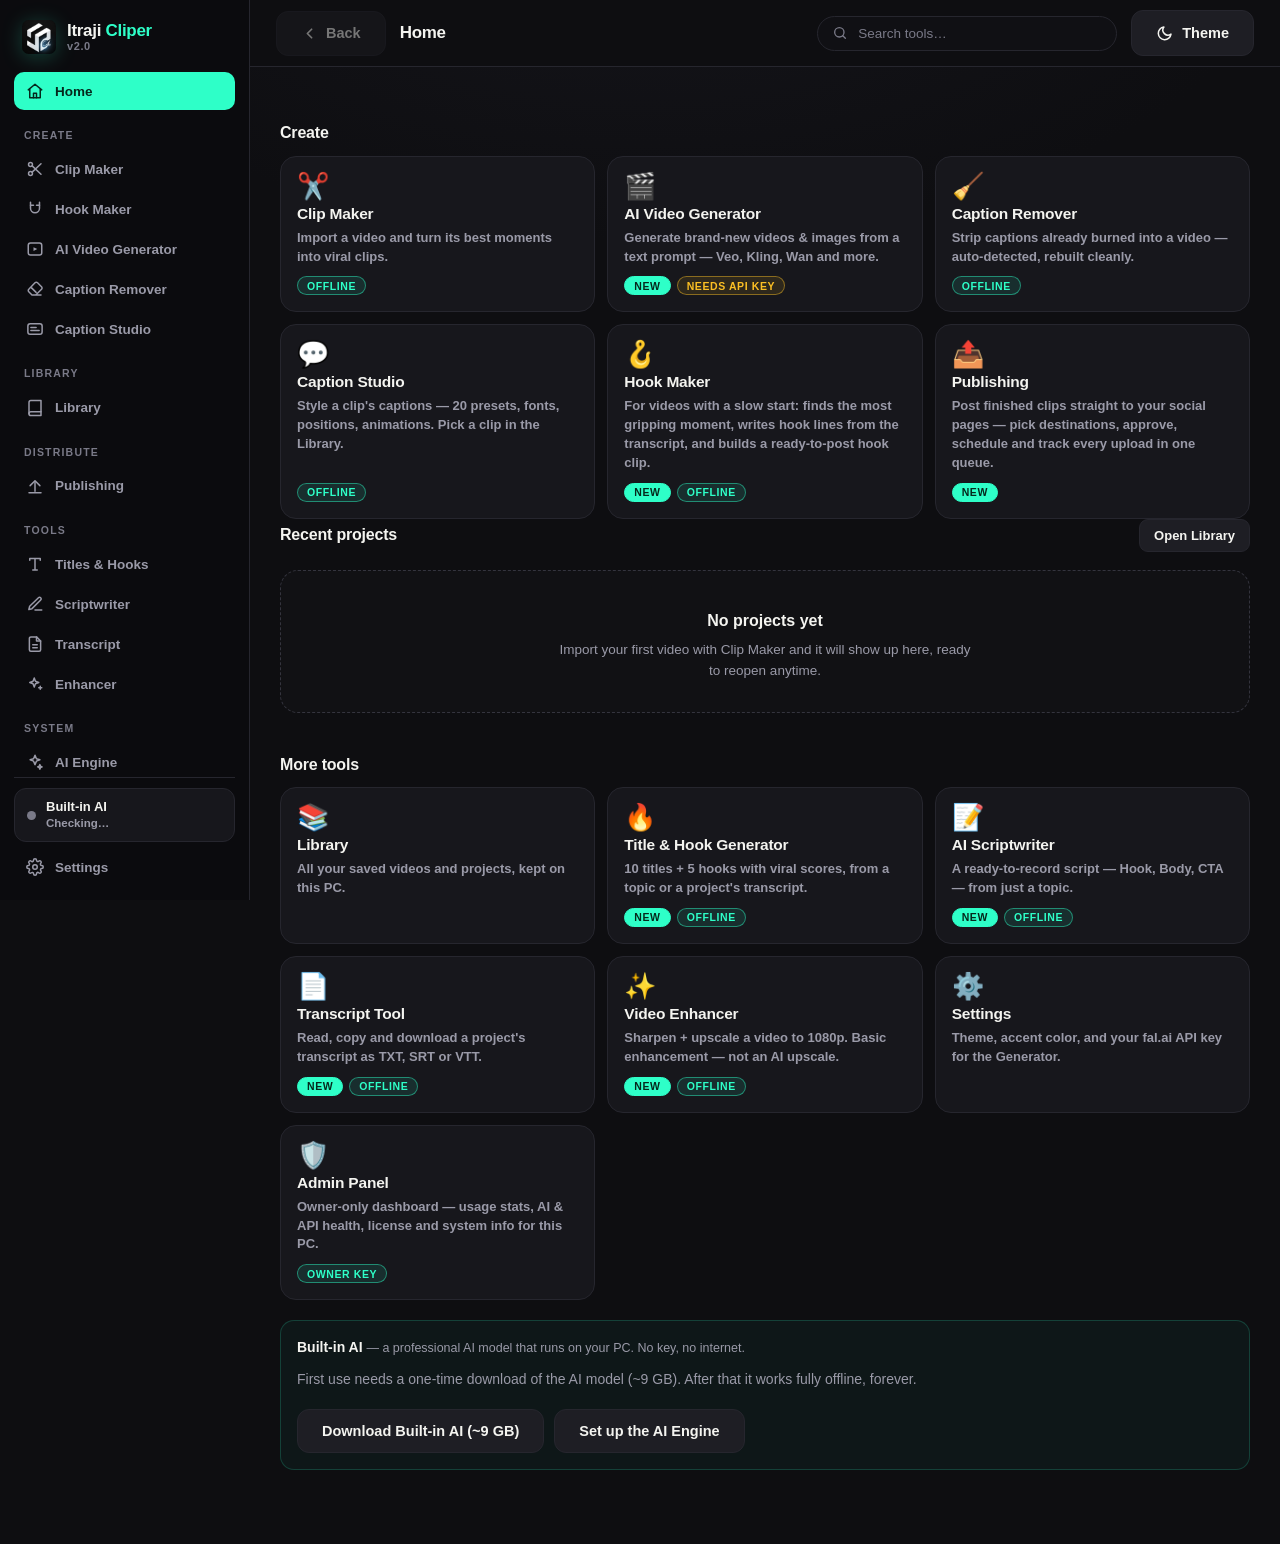
==== ui/index.html @ f1935d46 "Speed pass: NVENC GPU encode (auto-detect + CPU fallback), render thread caps + below-normal priorit" ====
<!DOCTYPE html>
<html lang="en">
<head>
<meta charset="UTF-8">
<meta name="viewport" content="width=device-width, initial-scale=1.0">
<title>Itraji Cliper</title>
<link rel="icon" type="image/png" sizes="192x192" href="icon-192.png">
<link rel="icon" type="image/png" sizes="512x512" href="icon-512.png">
<link rel="shortcut icon" type="image/png" href="icon-192.png">
<link rel="stylesheet" href="style.css">
<style>
  /* Caption Studio preview fonts (bundled OFL fonts, served by the app) */
  @font-face { font-family: "Anton"; src: url("fonts/Anton-Regular.ttf"); }
  @font-face { font-family: "Bebas Neue"; src: url("fonts/BebasNeue-Regular.ttf"); }
  @font-face { font-family: "Montserrat"; src: url("fonts/Montserrat-ExtraBold.ttf"); }
  @font-face { font-family: "Poppins"; src: url("fonts/Poppins-Bold.ttf"); }
  @font-face { font-family: "Archivo Black"; src: url("fonts/ArchivoBlack-Regular.ttf"); }
</style>
</head>
<body data-view="hub">

<!-- Splash -->
<div id="splash">
  <div class="splash-inner">
    <div class="splash-logo-wrap home-link" title="Home" role="button" tabindex="0" aria-label="Home — back to the start screen">
      <span class="splash-ring"></span>
      <img class="splash-logo" src="icon-512.png" width="76" height="76" alt="" style="border-radius:20%">
    </div>
    <div class="splash-name">Itraji <span>Cliper</span></div>
    <div class="splash-tag">Turn long videos into viral clips</div>
    <div class="splash-bar"><div class="splash-fill"></div></div>
  </div>
</div>

<div class="app-shell">
<aside id="sidebar">
  <div class="brand home-link" id="brandHome" title="Home" role="button" tabindex="0" aria-label="Home — back to the start screen">
    <img class="brand-logo" src="icon-192.png" width="34" height="34" alt="" style="border-radius:20%">
    <div class="brand-text">
      <div class="brand-name">Itraji <span class="brand-pc">Cliper</span></div>
      <div class="brand-ver">v2.0</div>
    </div>
  </div>
  <nav class="side-nav" aria-label="Main">
    <button id="studioBtn" class="side-item on" data-nav="hub" title="Home — Studio dashboard"><svg viewBox="0 0 24 24" width="18" height="18" fill="none" stroke="currentColor" stroke-width="2" stroke-linecap="round" stroke-linejoin="round" aria-hidden="true"><path d="M3 10.5L12 3l9 7.5"/><path d="M5 9.5V21h14V9.5"/><path d="M10 21v-6h4v6"/></svg><span>Home</span></button>
    <div class="side-label">Create</div>
    <button id="navClipBtn" class="side-item" data-nav="wizard" title="Clip Maker — import a video and make viral clips"><svg viewBox="0 0 24 24" width="18" height="18" fill="none" stroke="currentColor" stroke-width="2" stroke-linecap="round" stroke-linejoin="round" aria-hidden="true"><circle cx="6" cy="6" r="2.6"/><circle cx="6" cy="18" r="2.6"/><path d="M8.2 7.8L20 19M8.2 16.2L20 5"/></svg><span>Clip Maker</span></button>
    <button id="navHookBtn" class="side-item" data-nav="hookmaker" title="Hook Maker — build a gripping opening"><svg viewBox="0 0 24 24" width="18" height="18" fill="none" stroke="currentColor" stroke-width="2" stroke-linecap="round" stroke-linejoin="round" aria-hidden="true"><path d="M6 3v8a6 6 0 0 0 12 0V3"/><path d="M6 7h4M14 7h4"/></svg><span>Hook Maker</span></button>
    <button id="navGenBtn" class="side-item" data-nav="generator" title="AI Video Generator"><svg viewBox="0 0 24 24" width="18" height="18" fill="none" stroke="currentColor" stroke-width="2" stroke-linecap="round" stroke-linejoin="round" aria-hidden="true"><rect x="3" y="4" width="18" height="16" rx="3"/><path d="M10 9.5l5 2.5-5 2.5z" fill="currentColor" stroke="none"/></svg><span>AI Video Generator</span></button>
    <button id="removerBtn" class="side-item" data-nav="remover" title="Caption Remover — strip captions already burned into a video"><svg viewBox="0 0 24 24" width="18" height="18" fill="none" stroke="currentColor" stroke-width="2" stroke-linecap="round" stroke-linejoin="round" aria-hidden="true"><path d="M20 20H8L3.7 15.7a2.4 2.4 0 0 1 0-3.4L12 3.6a2.4 2.4 0 0 1 3.4 0l5.3 5.3a2.4 2.4 0 0 1 0 3.4L13 20"/><path d="M7.5 10.5l6 6"/></svg><span>Caption Remover</span></button>
    <button id="navStudioBtn" class="side-item" data-nav="captionstudio" title="Caption Studio — style a clip's captions"><svg viewBox="0 0 24 24" width="18" height="18" fill="none" stroke="currentColor" stroke-width="2" stroke-linecap="round" stroke-linejoin="round" aria-hidden="true"><rect x="2.5" y="5" width="19" height="14" rx="3"/><path d="M6.5 10h7M6.5 14h11"/></svg><span>Caption Studio</span></button>
    <div class="side-label">Library</div>
    <button id="libraryBtn" class="side-item" data-nav="library" title="Library — your saved videos"><svg viewBox="0 0 24 24" width="18" height="18" fill="none" stroke="currentColor" stroke-width="2" stroke-linecap="round" stroke-linejoin="round" aria-hidden="true"><path d="M4 19.5A2.5 2.5 0 0 1 6.5 17H20"/><path d="M6.5 2H20v20H6.5A2.5 2.5 0 0 1 4 19.5v-15A2.5 2.5 0 0 1 6.5 2z"/></svg><span>Library</span></button>
    <div class="side-label">Distribute</div>
    <button id="navPubBtn" class="side-item" data-nav="publishing" title="Publishing — post clips to Facebook, Instagram, YouTube and TikTok"><svg viewBox="0 0 24 24" width="18" height="18" fill="none" stroke="currentColor" stroke-width="2" stroke-linecap="round" stroke-linejoin="round" aria-hidden="true"><path d="M12 19V6"/><path d="M5.5 11.5L12 5l6.5 6.5"/><path d="M4 21h16"/></svg><span>Publishing</span></button>
    <div class="side-label">Tools</div>
    <button id="navTitlesBtn" class="side-item" data-nav="titles" title="Title &amp; Hook Generator"><svg viewBox="0 0 24 24" width="18" height="18" fill="none" stroke="currentColor" stroke-width="2" stroke-linecap="round" stroke-linejoin="round" aria-hidden="true"><path d="M5 7V4.5h14V7M12 4.5V20M9 20h6"/></svg><span>Titles &amp; Hooks</span></button>
    <button id="navScriptBtn" class="side-item" data-nav="script" title="AI Scriptwriter"><svg viewBox="0 0 24 24" width="18" height="18" fill="none" stroke="currentColor" stroke-width="2" stroke-linecap="round" stroke-linejoin="round" aria-hidden="true"><path d="M12 20h9"/><path d="M16.6 3.6a2.1 2.1 0 0 1 3 3L8 18.2l-4.2 1.1L4.9 15z"/></svg><span>Scriptwriter</span></button>
    <button id="navTranscriptBtn" class="side-item" data-nav="transcript" title="Transcript Tool"><svg viewBox="0 0 24 24" width="18" height="18" fill="none" stroke="currentColor" stroke-width="2" stroke-linecap="round" stroke-linejoin="round" aria-hidden="true"><path d="M14 2.5H6.5a2 2 0 0 0-2 2v15a2 2 0 0 0 2 2h11a2 2 0 0 0 2-2V8z"/><path d="M14 2.5V8h5.5M9 13h6M9 17h6"/></svg><span>Transcript</span></button>
    <button id="navEnhBtn" class="side-item" data-nav="enhancer" title="Video Enhancer"><svg viewBox="0 0 24 24" width="18" height="18" fill="none" stroke="currentColor" stroke-width="2" stroke-linecap="round" stroke-linejoin="round" aria-hidden="true"><path d="M11 4l1.6 4.4L17 10l-4.4 1.6L11 16l-1.6-4.4L5 10l4.4-1.6z"/><path d="M19 15v4M17 17h4"/></svg><span>Enhancer</span></button>
    <div class="side-label">System</div>
    <button id="navAiBtn" class="side-item" data-nav="aimanager" title="AI Engine — install, verify, repair and update the Built-in AI"><svg viewBox="0 0 24 24" width="18" height="18" fill="none" stroke="currentColor" stroke-width="2" stroke-linecap="round" stroke-linejoin="round" aria-hidden="true"><path d="M12 3l1.9 4.6L18.5 9l-4.6 1.9L12 15.5l-1.9-4.6L5.5 9l4.6-1.4z"/><path d="M18.5 15.5l.9 2.1 2.1.9-2.1.9-.9 2.1-.9-2.1-2.1-.9 2.1-.9z"/></svg><span>AI Engine</span></button>
    <button id="navAdminBtn" class="side-item hidden" data-nav="admin" title="Admin Panel — owner only"><svg viewBox="0 0 24 24" width="18" height="18" fill="none" stroke="currentColor" stroke-width="2" stroke-linecap="round" stroke-linejoin="round" aria-hidden="true"><path d="M12 3l7 3v5c0 4.6-3 7.9-7 9-4-1.1-7-4.4-7-9V6z"/><path d="M9.5 12l2 2 3.5-4"/></svg><span>Admin Panel</span></button>
  </nav>
  <div class="side-foot">
    <button id="sideAiCard" class="side-ai" type="button" title="Built-in AI status — click to open the AI Installation Manager">
      <span class="side-ai-dot" id="sideAiDot"></span>
      <span class="side-ai-text"><span class="side-ai-title">Built-in AI</span><span class="side-ai-status" id="sideAiText">Checking…</span></span>
    </button>
    <div id="clipsLeftChip" class="side-clips hidden" title="Clips remaining on this license key">
      <span class="side-clips-label">Clips left</span><span class="side-clips-num" id="clipsLeftNum">–</span>
    </div>
    <button id="settingsBtn" class="side-item" data-nav="settings" title="Settings"><svg viewBox="0 0 24 24" width="18" height="18" fill="none" stroke="currentColor" stroke-width="2" stroke-linecap="round" stroke-linejoin="round" aria-hidden="true"><circle cx="12" cy="12" r="3"/><path d="M19.4 15a1.65 1.65 0 0 0 .33 1.82l.06.06a2 2 0 1 1-2.83 2.83l-.06-.06a1.65 1.65 0 0 0-1.82-.33 1.65 1.65 0 0 0-1 1.51V21a2 2 0 1 1-4 0v-.09A1.65 1.65 0 0 0 9 19.4a1.65 1.65 0 0 0-1.82.33l-.06.06a2 2 0 1 1-2.83-2.83l.06-.06a1.65 1.65 0 0 0 .33-1.82 1.65 1.65 0 0 0-1.51-1H3a2 2 0 1 1 0-4h.09A1.65 1.65 0 0 0 4.6 9a1.65 1.65 0 0 0-.33-1.82l-.06-.06a2 2 0 1 1 2.83-2.83l.06.06a1.65 1.65 0 0 0 1.82.33H9a1.65 1.65 0 0 0 1-1.51V3a2 2 0 1 1 4 0v.09a1.65 1.65 0 0 0 1 1.51 1.65 1.65 0 0 0 1.82-.33l.06-.06a2 2 0 1 1 2.83 2.83l-.06.06a1.65 1.65 0 0 0-.33 1.82V9a1.65 1.65 0 0 0 1.51 1H21a2 2 0 1 1 0 4h-.09a1.65 1.65 0 0 0-1.51 1z"/></svg><span>Settings</span></button>
  </div>
</aside>
<div class="content-col">
<header class="topbar">
  <button id="backBtn" class="ghost-btn icon-btn nav-back" title="Back to the previous screen" disabled>
    <svg viewBox="0 0 24 24" width="17" height="17" fill="none" stroke="currentColor" stroke-width="2.4" stroke-linecap="round" stroke-linejoin="round" aria-hidden="true"><path d="M15 18l-6-6 6-6"/></svg>
    <span>Back</span>
  </button>
  <h1 id="viewTitle" class="view-title">Home</h1>
  <div class="steps-indicator">
    <div class="step-dot" data-step="1" title="Step 1 — Import"><span class="dot-num">1</span><span class="dot-label">Import</span></div>
    <div class="step-line"></div>
    <div class="step-dot" data-step="2" title="Step 2 — Customize"><span class="dot-num">2</span><span class="dot-label">Customize</span></div>
    <div class="step-line"></div>
    <div class="step-dot" data-step="3" title="Step 3 — Clips"><span class="dot-num">3</span><span class="dot-label">Clips</span></div>
  </div>
  <div class="top-search">
    <svg viewBox="0 0 24 24" width="16" height="16" fill="none" stroke="currentColor" stroke-width="2" stroke-linecap="round" aria-hidden="true"><circle cx="11" cy="11" r="7"/><path d="M20 20l-3.8-3.8"/></svg>
    <input id="hubSearch" type="text" placeholder="Search tools…" spellcheck="false">
  </div>
  <button id="themeQuickBtn" class="ghost-btn icon-btn" title="Toggle dark / light theme">
    <svg viewBox="0 0 24 24" width="18" height="18" fill="none" stroke="currentColor" stroke-width="2" stroke-linecap="round" stroke-linejoin="round" aria-hidden="true"><path d="M20 13.5A8.5 8.5 0 1 1 10.5 4a6.8 6.8 0 0 0 9.5 9.5z"/></svg>
    <span>Theme</span>
  </button>
</header>

<main>
  <!-- ============ STUDIO HUB (home) ============ -->
  <section id="hubView" class="step-card hub-view">
    <div class="field-label home-label">Create</div>
    <div class="tool-grid" id="hubCreativeGrid">
      <button type="button" class="tool-card" data-tool="clipmaker" data-name="clip maker import video viral clips">
        <span class="tool-emoji">✂️</span>
        <span class="tool-name">Clip Maker</span>
        <span class="tool-desc">Import a video and turn its best moments into viral clips.</span>
        <span class="badge-row"><span class="badge badge-off">Offline</span></span>
      </button>
      <button type="button" class="tool-card" data-tool="generator" data-name="ai video generator generate create fal veo kling wan image">
        <span class="tool-emoji">🎬</span>
        <span class="tool-name">AI Video Generator</span>
        <span class="tool-desc">Generate brand-new videos &amp; images from a text prompt — Veo, Kling, Wan and more.</span>
        <span class="badge-row"><span class="badge badge-new">New</span><span class="badge badge-key">Needs API key</span></span>
      </button>
      <button type="button" class="tool-card" data-tool="remover" data-name="caption remover remove burned subtitles erase">
        <span class="tool-emoji">🧹</span>
        <span class="tool-name">Caption Remover</span>
        <span class="tool-desc">Strip captions already burned into a video — auto-detected, rebuilt cleanly.</span>
        <span class="badge-row"><span class="badge badge-off">Offline</span></span>
      </button>
      <button type="button" class="tool-card" data-tool="captionstudio" data-name="caption studio style captions fonts presets">
        <span class="tool-emoji">💬</span>
        <span class="tool-name">Caption Studio</span>
        <span class="tool-desc">Style a clip's captions — 20 presets, fonts, positions, animations. Pick a clip in the Library.</span>
        <span class="badge-row"><span class="badge badge-off">Offline</span></span>
      </button>
      <button type="button" class="tool-card" data-tool="hookmaker" data-name="hook maker hooks opening intro viral first seconds">
        <span class="tool-emoji">🪝</span>
        <span class="tool-name">Hook Maker</span>
        <span class="tool-desc">For videos with a slow start: finds the most gripping moment, writes hook lines from the transcript, and builds a ready-to-post hook clip.</span>
        <span class="badge-row"><span class="badge badge-new">New</span><span class="badge badge-off">Offline</span></span>
      </button>
      <button type="button" class="tool-card" data-tool="publishing" data-name="publishing publish post social facebook instagram youtube tiktok schedule queue auto upload">
        <span class="tool-emoji">📤</span>
        <span class="tool-name">Publishing</span>
        <span class="tool-desc">Post finished clips straight to your social pages — pick destinations, approve, schedule and track every upload in one queue.</span>
        <span class="badge-row"><span class="badge badge-new">New</span></span>
      </button>
    </div>

    <div class="home-section">
      <div class="row-between">
        <div class="field-label home-label" style="margin:0">Recent projects</div>
        <button id="homeSeeAllBtn" class="ghost-btn small" type="button">Open Library</button>
      </div>
      <div id="homeRecentsEmpty" class="empty-state hidden">
        <div class="empty-title">No projects yet</div>
        <div class="empty-sub">Import your first video with Clip Maker and it will show up here, ready to reopen anytime.</div>
      </div>
      <div id="homeRecents" class="library-grid"></div>
    </div>

    <div class="field-label home-label">More tools</div>
    <div class="tool-grid" id="hubUtilityGrid">
      <button type="button" class="tool-card" data-tool="library" data-name="library saved videos projects">
        <span class="tool-emoji">📚</span>
        <span class="tool-name">Library</span>
        <span class="tool-desc">All your saved videos and projects, kept on this PC.</span>
      </button>
      <button type="button" class="tool-card" data-tool="titles" data-name="title hook generator viral titles hooks">
        <span class="tool-emoji">🔥</span>
        <span class="tool-name">Title &amp; Hook Generator</span>
        <span class="tool-desc">10 titles + 5 hooks with viral scores, from a topic or a project's transcript.</span>
        <span class="badge-row"><span class="badge badge-new">New</span><span class="badge badge-off">Offline</span></span>
      </button>
      <button type="button" class="tool-card" data-tool="script" data-name="ai scriptwriter script write hook body cta">
        <span class="tool-emoji">📝</span>
        <span class="tool-name">AI Scriptwriter</span>
        <span class="tool-desc">A ready-to-record script — Hook, Body, CTA — from just a topic.</span>
        <span class="badge-row"><span class="badge badge-new">New</span><span class="badge badge-off">Offline</span></span>
      </button>
      <button type="button" class="tool-card" data-tool="transcript" data-name="transcript tool srt vtt subtitles text export">
        <span class="tool-emoji">📄</span>
        <span class="tool-name">Transcript Tool</span>
        <span class="tool-desc">Read, copy and download a project's transcript as TXT, SRT or VTT.</span>
        <span class="badge-row"><span class="badge badge-new">New</span><span class="badge badge-off">Offline</span></span>
      </button>
      <button type="button" class="tool-card" data-tool="enhancer" data-name="video enhancer upscale sharpen 1080p quality">
        <span class="tool-emoji">✨</span>
        <span class="tool-name">Video Enhancer</span>
        <span class="tool-desc">Sharpen + upscale a video to 1080p. Basic enhancement — not an AI upscale.</span>
        <span class="badge-row"><span class="badge badge-new">New</span><span class="badge badge-off">Offline</span></span>
      </button>
      <button type="button" class="tool-card" data-tool="settings" data-name="settings theme accent fal api key">
        <span class="tool-emoji">⚙️</span>
        <span class="tool-name">Settings</span>
        <span class="tool-desc">Theme, accent color, and your fal.ai API key for the Generator.</span>
      </button>
      <button type="button" class="tool-card" data-tool="admin" data-name="admin panel owner dashboard statistics analytics super admin usage api">
        <span class="tool-emoji">🛡️</span>
        <span class="tool-name">Admin Panel</span>
        <span class="tool-desc">Owner-only dashboard — usage stats, AI &amp; API health, license and system info for this PC.</span>
        <span class="badge-row"><span class="badge badge-off">Owner key</span></span>
      </button>
    </div>
    <p class="hint hidden" id="hubNoMatch">No tool matches that search.</p>

    <div id="hubAiCard" class="find-box" style="margin-top:20px">
      <div class="field-label">Built-in AI <span class="hint">— a professional AI model that runs on your PC. No key, no internet.</span></div>
      <p class="sub" id="hubAiText" style="margin-top:6px">First use needs a one-time download of the AI model (~9 GB). After that it works fully offline, forever.</p>
      <div class="bar hidden" id="hubAiBarWrap" style="margin-top:10px"><div id="hubAiBar" class="fill"></div></div>
      <div class="row row-tight" style="margin-top:10px">
        <button id="hubAiDownloadBtn" class="ghost-btn" type="button">Download Built-in AI (~9 GB)</button>
        <button id="hubAiManageBtn" class="ghost-btn" type="button">Set up the AI Engine</button>
        <span class="hint" id="hubAiPct"></span>
      </div>
    </div>
  </section>

  <!-- ============ STEP 1: SOURCE ============ -->
  <section id="step1" class="card step-card hidden">
    <div class="card-kicker">Step 1 · Source</div>
    <h1>Add your video</h1>
    <p class="sub">Paste a link or use a file from your PC — download, transcription and clipping all run locally.</p>

    <div class="row">
      <input id="urlInput" type="text" placeholder="YouTube / Vimeo / Rumble / Twitch / Drive / direct link…" spellcheck="false">
      <button id="importBtn" class="primary">Import</button>
    </div>
    <div class="row">
      <input id="localPathInput" type="text" placeholder="…or paste a local file path, e.g. C:\Videos\myvideo.mp4" spellcheck="false">
      <button id="localFileBtn" class="ghost-btn">Use local file</button>
    </div>
    <div class="row row-tight">
      <label class="switch-row inline" for="cookiesCheck">
        <span class="switch-text">Use my browser's YouTube login <span class="hint">— fixes "not a bot" errors (log into YouTube in Chrome/Edge first)</span></span>
        <span class="switch"><input type="checkbox" id="cookiesCheck"><span class="track"><span class="thumb"></span></span></span>
      </label>
      <select id="langSelect" class="select" title="Transcription language"></select>
    </div>

    <div class="batch-box">
      <div class="batch-title">Batch import <span class="hint">— up to 10 URLs, imported one after another</span></div>
      <textarea id="batchUrls" rows="3" placeholder="One video URL per line…" spellcheck="false"></textarea>
      <div class="row">
        <button id="batchBtn" class="ghost-btn">Import batch</button>
        <span id="batchStatus" class="stage"></span>
      </div>
    </div>

    <div id="jobQueueWrap" class="hidden">
      <div class="field-label" style="margin-top:18px">Imported videos</div>
      <div id="jobQueue"></div>
    </div>

    <div id="importProgress" class="hidden">
      <div class="bar shimmer"><div id="importBar" class="fill"></div></div>
      <div id="importStage" class="stage">Starting…</div>
    </div>
    <div id="importError" class="error hidden"></div>

    <div id="videoInfo" class="hidden">
      <img id="videoThumb" class="video-thumb-img hidden" alt="video thumbnail">
      <div class="video-thumb" id="videoThumbFallback">
        <svg viewBox="0 0 24 24" width="22" height="22" fill="none" stroke="currentColor" stroke-width="2" aria-hidden="true"><rect x="2" y="4" width="20" height="16" rx="3"/><path d="M10 9l5 3-5 3z" fill="currentColor" stroke="none"/></svg>
      </div>
      <div class="video-text">
        <div class="video-title" id="videoTitle"></div>
        <div class="video-meta" id="videoMeta"></div>
      </div>
    </div>
    <div id="longVideoWarn" class="warn-banner hidden">
      ⚠ Long video (2h+) — transcription and rendering will take a while. Consider a shorter video for faster results.
    </div>

    <div class="row" style="margin-top:14px">
      <input id="srtPathInput" type="text" placeholder="…or use an SRT file as the transcript (paste .srt path)" spellcheck="false">
      <button id="srtBtn" class="ghost-btn small">Use SRT transcript</button>
    </div>
  </section>

  <!-- ============ LIVE ANALYSIS (during-processing view) ============ -->
  <section id="livePanel" class="card step-card hidden">
    <div class="row-between">
      <h2><span class="live-dot" id="liveDot"></span> Live Analysis</h2>
      <span id="liveBadge" class="live-badge processing">PROCESSING</span>
    </div>
    <div class="live-grid">
      <div class="live-main">
        <div class="live-frame" id="liveFrame">
          <img id="liveThumb" class="hidden" alt="video thumbnail">
          <div id="liveThumbFallback" class="live-thumb-fallback">
            <svg viewBox="0 0 24 24" width="34" height="34" fill="none" stroke="currentColor" stroke-width="2" aria-hidden="true"><rect x="2" y="4" width="20" height="16" rx="3"/><path d="M10 9l5 3-5 3z" fill="currentColor" stroke="none"/></svg>
          </div>
          <div class="live-grid-overlay"></div>
          <div class="live-scanline" id="liveScanline"></div>
          <span class="live-corner tl"></span><span class="live-corner tr"></span>
          <span class="live-corner bl"></span><span class="live-corner br"></span>
          <span id="livePhaseChip" class="live-chip left">SCANNING CONTENT</span>
          <span id="liveStateChip" class="live-chip right">PROCESSING</span>
        </div>
        <div class="live-readouts">
          <div class="live-line" id="liveLine1">&gt; AUDIO_TRANSCRIPT: —</div>
          <div class="live-line" id="liveLine2">&gt; ANALYSIS: —</div>
          <div class="live-eq" id="liveEq" aria-hidden="true">
            <span></span><span></span><span></span><span></span>
            <span></span><span></span><span></span>
          </div>
        </div>
        <details class="live-logwrap" open>
          <summary>System log</summary>
          <div id="liveLog" class="live-log"></div>
        </details>
      </div>
      <aside class="live-rail">
        <div class="field-label">Generated clips</div>
        <div id="liveRailEmpty" class="live-rail-empty">
          <div class="spinner"></div>
          <p>Waiting for clips… they appear here one by one as each finishes rendering.</p>
        </div>
        <div id="liveRailList"></div>
        <button id="liveGoClips" class="ghost-btn small hidden" type="button">Open clips &amp; tools →</button>
      </aside>
    </div>
  </section>

  <!-- ============ STEP 2: CUSTOMIZE ============ -->
  <section id="step2" class="card step-card hidden">
    <div class="card-kicker">Step 2 · Customize</div>
    <div class="row-between">
      <h2>Viral moments</h2>
      <button id="detectBtn" class="primary">Find moments</button>
    </div>

    <div class="row row-tight">
      <div class="segmented" id="detectModeSeg">
        <button type="button" data-value="local" class="seg on">Built-in AI (no key)</button>
        <button type="button" data-value="offline" class="seg">Offline (no key)</button>
      </div>
      <div class="segmented" id="clipCountSeg" title="How many clips to find">
        <button type="button" data-value="4" class="seg">4</button>
        <button type="button" data-value="8" class="seg on">8</button>
        <button type="button" data-value="12" class="seg">12</button>
        <button type="button" data-value="16" class="seg">16</button>
        <button type="button" data-value="40" class="seg">Max</button>
      </div>
    </div>
    <p class="sub" id="detectModeSub" style="margin-top:8px"></p>

    <div class="row row-tight" style="margin-top:8px">
      <label class="field-label" for="categorySel" style="margin:0">Content type</label>
      <select id="categorySel">
        <option value="general">General</option>
        <option value="bodycam">Bodycam / Police</option>
        <option value="podcast">Podcast</option>
        <option value="interview">Interview</option>
        <option value="gaming">Gaming</option>
        <option value="education">Education</option>
        <option value="news">News</option>
      </select>
      <span class="hint">Tunes what detection looks for — escalation for bodycam, stories &amp; reveals for podcasts…</span>
    </div>

    <div id="localAiCard" class="find-box hidden" style="margin-top:10px">
      <div class="field-label">Built-in AI <span class="hint">— a professional AI model that runs on your PC. No key, no internet.</span></div>
      <p class="sub" id="localAiText" style="margin-top:6px">First use needs a one-time download of the AI model (~9 GB). After that it works fully offline, forever.</p>
      <div class="bar hidden" id="localAiBarWrap" style="margin-top:10px"><div id="localAiBar" class="fill"></div></div>
      <div class="row row-tight" style="margin-top:10px">
        <button id="localAiDownloadBtn" class="ghost-btn" type="button">Download Built-in AI (~9 GB)</button>
        <span class="hint" id="localAiPct"></span>
      </div>
    </div>

    <div class="find-box">
      <div class="field-label">Find clip moment <span class="hint">— describe a moment, e.g. "the explosion" or "funny reaction"</span></div>
      <div class="row row-tight">
        <input id="findInput" type="text" placeholder='e.g. "car chase", "when he laughs"…' spellcheck="false">
        <button id="findAddBtn" class="ghost-btn">Find</button>
      </div>
      <div id="promptList"></div>
    </div>

    <div class="field">
      <label class="field-label">Aspect ratio</label>
      <div class="ratio-picker" id="ratioPicker">
        <button type="button" class="ratio-card on" data-value="9:16"><span class="ratio-frame rf-916"></span><span class="ratio-name">9:16</span></button>
        <button type="button" class="ratio-card" data-value="16:9"><span class="ratio-frame rf-169"></span><span class="ratio-name">16:9</span></button>
        <button type="button" class="ratio-card" data-value="1:1"><span class="ratio-frame rf-11"></span><span class="ratio-name">1:1</span></button>
        <button type="button" class="ratio-card" data-value="4:5"><span class="ratio-frame rf-45"></span><span class="ratio-name">4:5</span></button>
      </div>
    </div>

    <div class="field">
      <label class="field-label">Resolution <span class="hint">— 1080p is sharpest, 720p renders faster</span></label>
      <div class="quality-picker" id="qualityPicker">
        <button type="button" class="quality-card" data-value="720p"><span class="quality-name">720p</span><span class="quality-sub">HD · faster render</span></button>
        <button type="button" class="quality-card on" data-value="1080p"><span class="quality-name">1080p</span><span class="quality-sub">Full HD · best quality</span></button>
      </div>
    </div>

    <div class="field">
      <label class="field-label">Render quality <span class="hint">— how hard the encoder works; Maximum is sharpest</span></label>
      <div class="quality-picker trio" id="encodePicker">
        <button type="button" class="quality-card on" data-value="maximum"><span class="quality-name">Maximum</span><span class="quality-sub">Best picture · slower</span></button>
        <button type="button" class="quality-card" data-value="balanced"><span class="quality-name">Balanced</span><span class="quality-sub">Great picture · normal</span></button>
        <button type="button" class="quality-card" data-value="fast"><span class="quality-name">Fast</span><span class="quality-sub">Good picture · quickest</span></button>
      </div>
    </div>

    <div class="field">
      <label class="field-label">Clip length</label>
      <div class="segmented wrap" id="clipLenPills">
        <button type="button" data-value="15-30" class="seg">15–30s</button>
        <button type="button" data-value="30-60" class="seg on">30–60s</button>
        <button type="button" data-value="60-90" class="seg">60–90s</button>
        <button type="button" data-value="90-120" class="seg">90s–2m</button>
        <button type="button" data-value="120-180" class="seg">2–3m</button>
        <button type="button" data-value="180-300" class="seg">3–5m</button>
        <button type="button" data-value="300-600" class="seg">5–10m</button>
        <button type="button" data-value="600-900" class="seg">10–15m</button>
      </div>
      <div class="row row-tight" style="margin-top:10px">
        <input id="customLenInput" type="text" placeholder="Custom range, e.g. 30-60 — or one number for exact" style="max-width:320px">
        <span class="hint">Custom overrides the ranges above.</span>
      </div>
    </div>

    <div class="field">
      <label class="field-label">Genre template <span class="hint">— tunes style &amp; options for the content type</span></label>
      <div class="genre-grid" id="genreGrid">
        <button type="button" class="genre-card" data-value="podcast"><span class="genre-emoji">🎙️</span><span class="genre-name">Podcast</span></button>
        <button type="button" class="genre-card" data-value="comedy"><span class="genre-emoji">😂</span><span class="genre-name">Comedy</span></button>
        <button type="button" class="genre-card" data-value="gaming"><span class="genre-emoji">🎮</span><span class="genre-name">Gaming</span></button>
        <button type="button" class="genre-card" data-value="news"><span class="genre-emoji">🚔</span><span class="genre-name">News/Bodycam</span></button>
        <button type="button" class="genre-card" data-value="business"><span class="genre-emoji">💼</span><span class="genre-name">Business</span></button>
        <button type="button" class="genre-card" data-value="fitness"><span class="genre-emoji">💪</span><span class="genre-name">Fitness</span></button>
      </div>
    </div>

    <div class="field">
      <label class="field-label">Brand kit <span class="hint">— one click applies caption style + colors + logo + intro/outro</span></label>
      <div class="row row-tight">
        <select id="brandKitSelect" class="select" style="max-width:230px"><option value="">No brand kit</option></select>
        <button id="applyBrandKitBtn" class="ghost-btn small">Apply kit</button>
        <button id="deleteBrandKitBtn" class="ghost-btn small">Delete</button>
      </div>
      <div class="row row-tight" style="margin-top:8px">
        <input id="brandKitName" type="text" placeholder="Kit name, e.g. Bodycam Daily" spellcheck="false" style="max-width:200px">
        <input id="brandLogoInput" type="text" placeholder="Corner logo PNG path (optional)" spellcheck="false" style="max-width:260px">
        <button id="saveBrandKitBtn" class="ghost-btn small">Save current as brand kit</button>
      </div>
      <div class="row row-tight">
        <input id="brandIntroInput" type="text" placeholder="Intro clip path (optional)" spellcheck="false" style="max-width:230px">
        <input id="brandOutroInput" type="text" placeholder="Outro clip path (optional)" spellcheck="false" style="max-width:230px">
      </div>
    </div>

    <div class="field">
      <label class="field-label">Caption style</label>
      <div class="style-grid" id="styleCards">
        <button type="button" class="style-card" data-value="none"><span class="style-preview sp-none">No captions</span><span class="style-name">No Captions</span></button>
        <button type="button" class="style-card" data-value="bold-pop"><span class="style-preview sp-bold">YOUR <em>WORDS</em> POP</span><span class="style-name">Bold Pop</span></button>
        <button type="button" class="style-card" data-value="lime-punch"><span class="style-preview sp-lime">YOUR <em>WORDS</em> POP</span><span class="style-name">Lime Punch</span></button>
        <button type="button" class="style-card" data-value="clean"><span class="style-preview sp-clean">YOUR <em>WORDS</em> POP</span><span class="style-name">Clean White</span></button>
        <button type="button" class="style-card" data-value="neon-glow"><span class="style-preview sp-neon">YOUR <em>WORDS</em> POP</span><span class="style-name">Neon Glow</span></button>
        <button type="button" class="style-card" data-value="hollow"><span class="style-preview sp-hollow">YOUR <em>WORDS</em> POP</span><span class="style-name">Hollow Outline</span></button>
        <button type="button" class="style-card" data-value="boxed"><span class="style-preview sp-boxed">YOUR <em>WORDS</em> POP</span><span class="style-name">Boxed Pop</span></button>
      </div>
      <div class="style-grid" id="customStyleCards" style="margin-top:10px"></div>
      <div class="row row-tight" style="margin-top:10px">
        <input id="customStyleName" type="text" placeholder="My style name…" style="max-width:180px">
        <label class="color-pick" title="Text color">Text <input type="color" id="customStylePrimary" value="#ffffff"></label>
        <label class="color-pick" title="Highlight color">Pop <input type="color" id="customStyleSecondary" value="#2effc8"></label>
        <label class="color-pick" title="Outline color">Edge <input type="color" id="customStyleOutline" value="#000000"></label>
        <button id="saveStyleBtn" class="ghost-btn small">Save my style</button>
      </div>
      <p class="hint">Custom styles are saved and reused every launch.</p>
    </div>

    <div class="field">
      <label class="switch-row" for="emojisCheck"><span class="switch-text">Add emojis <span class="hint">— one emoji per caption line, from the words spoken</span></span><span class="switch"><input type="checkbox" id="emojisCheck"><span class="track"><span class="thumb"></span></span></span></label>
      <label class="switch-row" for="highlightCheck"><span class="switch-text">Highlight keywords <span class="hint">— lime pop on key words</span></span><span class="switch"><input type="checkbox" id="highlightCheck"><span class="track"><span class="thumb"></span></span></span></label>
      <label class="switch-row" for="silencesCheck"><span class="switch-text">Remove silences <span class="hint">— cuts dead air</span></span><span class="switch"><input type="checkbox" id="silencesCheck"><span class="track"><span class="thumb"></span></span></span></label>
      <label class="switch-row" for="fillerCheck"><span class="switch-text">Remove filler words <span class="hint">— um, uh, like, you know…</span></span><span class="switch"><input type="checkbox" id="fillerCheck"><span class="track"><span class="thumb"></span></span></span></label>
      <label class="switch-row" for="censorCheck"><span class="switch-text">Auto-censor <span class="hint">— beep over profanity</span></span><span class="switch"><input type="checkbox" id="censorCheck"><span class="track"><span class="thumb"></span></span></span></label>
      <label class="switch-row" for="faceTrackCheck"><span class="switch-text">Face-tracked reframe <span class="hint">— follows the speaker (slower)</span></span><span class="switch"><input type="checkbox" id="faceTrackCheck"><span class="track"><span class="thumb"></span></span></span></label>
      <label class="switch-row" for="speakerColorsCheck"><span class="switch-text">Speaker color captions <span class="hint">— Speaker 1/2 get different caption colors (heuristic split)</span></span><span class="switch"><input type="checkbox" id="speakerColorsCheck"><span class="track"><span class="thumb"></span></span></span></label>
      <label class="switch-row" for="hookOverlayCheck"><span class="switch-text">Hook text overlay <span class="hint">— punchiest line over the first ~2.5s</span></span><span class="switch"><input type="checkbox" id="hookOverlayCheck"><span class="track"><span class="thumb"></span></span></span></label>
      <label class="switch-row" for="ctaOverlayCheck"><span class="switch-text">CTA overlay <span class="hint">— call-to-action in the last 2 seconds</span></span><span class="switch"><input type="checkbox" id="ctaOverlayCheck"><span class="track"><span class="thumb"></span></span></span></label>
      <label class="switch-row" for="punchZoomCheck"><span class="switch-text">Punch-in zoom <span class="hint">— subtle zoom on the hook + slow drift</span></span><span class="switch"><input type="checkbox" id="punchZoomCheck"><span class="track"><span class="thumb"></span></span></span></label>
      <label class="switch-row" for="zoomBeatsCheck"><span class="switch-text">Emphasis zoom <span class="hint">— punch in on the strongest spoken beat</span></span><span class="switch"><input type="checkbox" id="zoomBeatsCheck"><span class="track"><span class="thumb"></span></span></span></label>
      <div class="row row-tight">
        <label class="field-label" for="zoomLevelSel">Emphasis strength</label>
        <select id="zoomLevelSel" class="mini-select">
          <option value="gentle">Gentle</option>
          <option value="medium">Medium</option>
          <option value="strong">Strong</option>
        </select>
      </div>
      <label class="switch-row" for="brollCheck"><span class="switch-text">Auto B-roll <span class="hint">— stock cutaway over long talking stretches (needs internet)</span></span><span class="switch"><input type="checkbox" id="brollCheck"><span class="track"><span class="thumb"></span></span></span></label>
      <label class="switch-row" for="enhanceCheck"><span class="switch-text">Enhance clarity <span class="hint">— sharpen + denoise for low-res sources (not an AI upscale)</span></span><span class="switch"><input type="checkbox" id="enhanceCheck"><span class="track"><span class="thumb"></span></span></span></label>
      <label class="switch-row" for="audioPolishCheck"><span class="switch-text">Audio polish <span class="hint">— loudness normalised to −14 LUFS, the Reels/Shorts standard</span></span><span class="switch"><input type="checkbox" id="audioPolishCheck"><span class="track"><span class="thumb"></span></span></span></label>
      <label class="switch-row" for="denoiseAudioCheck"><span class="switch-text">Denoise audio <span class="hint">— gentle hiss/rumble cleanup, applied with Audio polish</span></span><span class="switch"><input type="checkbox" id="denoiseAudioCheck"><span class="track"><span class="thumb"></span></span></span></label>
      <label class="switch-row" for="safeZoneCheck"><span class="switch-text">Reels-safe export <span class="hint">— captions nudged into safe zones, filename tagged</span></span><span class="switch"><input type="checkbox" id="safeZoneCheck"><span class="track"><span class="thumb"></span></span></span></label>
    </div>

    <details class="more-options">
      <summary>▸ More options</summary>
      <div class="field">
        <label class="field-label">Speaker colors <span class="hint">— used when “Speaker color captions” is on</span></label>
        <div class="row row-tight">
          <label class="color-pick" title="Speaker 1 color">Speaker 1 <input type="color" id="speakerColor1" value="#ffd166"></label>
          <label class="color-pick" title="Speaker 2 color">Speaker 2 <input type="color" id="speakerColor2" value="#6cc7ff"></label>
        </div>
      </div>
      <div class="field">
        <label class="field-label">CTA text <span class="hint">— shown in the last 2s when CTA overlay is on</span></label>
        <input id="ctaTextInput" type="text" value="Follow for more 🔔" style="max-width:280px" spellcheck="false">
      </div>
      <label class="switch-row" for="safeZoneGuideCheck"><span class="switch-text">Reels safe-zone guide <span class="hint">— show Reels UI margins in previews</span></span><span class="switch"><input type="checkbox" id="safeZoneGuideCheck"><span class="track"><span class="thumb"></span></span></span></label>
    </details>

    <div id="detectProgress" class="hidden">
      <div class="bar shimmer"><div id="detectBar" class="fill"></div></div>
      <div id="detectStage" class="stage">Analyzing…</div>
    </div>
    <div id="detectError" class="error hidden"></div>
    <div id="momentsEmpty" class="empty-state">
      <svg viewBox="0 0 64 64" width="56" height="56" fill="none" stroke="#C8FF2E" stroke-width="3" stroke-linecap="round" aria-hidden="true"><circle cx="27" cy="27" r="15"/><path d="M38 38l12 12"/><path d="M20 27l5 5 9-10" stroke="#0B0F14" stroke-width="4"/></svg>
      <div class="empty-title">No moments yet</div>
      <div class="empty-sub">Pick a detection mode, hit “Find moments” — or describe a moment in “Find clip moment”.</div>
    </div>
    <div id="detectSkeleton" class="hidden">
      <div class="skeleton-card"><div class="sk sk-title"></div><div class="sk sk-line"></div><div class="sk sk-line short"></div></div>
      <div class="skeleton-card"><div class="sk sk-title"></div><div class="sk sk-line"></div><div class="sk sk-line short"></div></div>
    </div>
    <div class="row-between hidden" id="momentsBar" style="margin-top:14px">
      <span class="stage" id="momentsCount"></span>
      <button id="sortBtn" class="ghost-btn small">Sort: virality ↓</button>
    </div>
    <div id="moments"></div>
    <div id="renderRow" class="row hidden">
      <button id="renderSelBtn" class="primary">Generate selected</button>
      <button id="renderAllBtn" class="ghost-btn">Generate all</button>
    </div>
  </section>

  <!-- ============ STEP 3: CLIPS ============ -->
  <section id="step3" class="card step-card hidden">
    <div class="card-kicker">Step 3 · Generate &amp; results</div>
    <div class="row-between">
      <h2>Your clips</h2>
      <div class="segmented" id="viewSeg">
        <button type="button" data-value="grid" class="seg on">Grid</button>
        <button type="button" data-value="list" class="seg">List</button>
      </div>
    </div>
    <div id="renderProgress" class="hidden">
      <div class="bar shimmer"><div id="renderBar" class="fill"></div></div>
      <div id="renderStage" class="stage">Rendering…</div>
    </div>
    <div id="renderError" class="error hidden"></div>
    <div id="rendersEmpty" class="empty-state">
      <svg viewBox="0 0 64 64" width="56" height="56" fill="none" stroke="#C8FF2E" stroke-width="3" stroke-linecap="round" stroke-linejoin="round" aria-hidden="true"><rect x="8" y="12" width="48" height="36" rx="6"/><path d="M28 24l10 6-10 6z" fill="#C8FF2E" stroke="none"/><path d="M20 54h24"/></svg>
      <div class="empty-title">No clips yet</div>
      <div class="empty-sub">Generate your selected moments and the finished videos will land here.</div>
    </div>
    <div id="renders" class="renders-grid"></div>

    <div id="enhancePanel" class="enh-panel hidden">
      <div class="row-between">
        <div>
          <div class="empty-title" style="text-align:left">Your Clips Are Ready!</div>
          <div class="empty-sub">Enhance them with the built-in Video Enhancer — the originals stay untouched.</div>
        </div>
        <span id="enhSummary" class="stage"></span>
      </div>
      <div class="row row-tight" style="margin-top:12px">
        <div class="segmented" id="enhModeSeg">
          <button type="button" data-value="smart" class="seg on">Smart (auto)</button>
          <button type="button" data-value="custom" class="seg">Custom</button>
        </div>
        <span class="hint" id="enhModeHint">Analyses each clip and picks its settings — a clip that is already clean at full size is skipped, not re-encoded.</span>
      </div>
      <div id="enhCustom" class="row row-tight hidden" style="margin-top:10px">
        <label class="enh-opt">Upscale
          <select id="enhTarget" class="select">
            <option value="0">No upscale</option>
            <option value="1080">1080p</option>
            <option value="1440">2K (1440)</option>
            <option value="2160">4K (2160)</option>
          </select></label>
        <label class="enh-opt">Sharpen
          <select id="enhSharpen" class="select">
            <option value="off">Off</option>
            <option value="light">Light</option>
            <option value="medium">Medium</option>
          </select></label>
        <label class="enh-opt">Denoise
          <select id="enhDenoise" class="select">
            <option value="off">Off</option>
            <option value="light">Light</option>
            <option value="strong">Strong</option>
          </select></label>
        <label class="switch-row" for="enhColour"><span class="switch-text">Auto colour</span><span class="switch"><input type="checkbox" id="enhColour"><span class="track"><span class="thumb"></span></span></span></label>
        <label class="switch-row hidden" id="enhStabWrap" for="enhStabilize"><span class="switch-text">Stabilize</span><span class="switch"><input type="checkbox" id="enhStabilize"><span class="track"><span class="thumb"></span></span></span></label>
      </div>
      <div id="enhClips" class="enh-clips"></div>
      <div id="enhProgress" class="hidden" style="margin-top:12px">
        <div class="bar"><div id="enhBar" class="fill"></div></div>
        <div class="stage" id="enhStage">Enhancing…</div>
      </div>
      <p id="enhError" class="error hidden"></p>
      <div id="enhDoneBanner" class="enh-done hidden">AI ENHANCEMENT COMPLETED — <span id="enhDoneText"></span></div>
      <div class="row" style="margin-top:12px">
        <button id="enhAllBtn" class="primary">Enhance All Clips</button>
        <button id="enhPauseBtn" class="ghost-btn hidden">Pause queue</button>
        <button id="enhDlAllBtn" class="ghost-btn">Download All Clips</button>
        <button id="enhZipBtn" class="ghost-btn hidden">Download All Enhanced (ZIP)</button>
        <button id="enhPubBtn" class="ghost-btn">Publish clips…</button>
      </div>
    </div>

    <div class="planner-box">
      <div class="field-label">Posting planner <span class="hint">— local schedule queue. No auto-posting: it just keeps your plan.</span></div>
      <div id="plannerList"><div class="empty-sub">Nothing scheduled yet — set a date/time on a clip above and hit “Plan”.</div></div>
    </div>

    <div class="composer-box">
      <div class="field-label">Clip Composer <span class="hint">— tick 2+ clips above, optional intro/outro, merge into one</span></div>
      <div class="row row-tight">
        <select id="transitionSelect" class="select">
          <option value="cut">Cut (instant)</option>
          <option value="crossfade">Crossfade (0.5s)</option>
        </select>
        <input id="introPathInput" type="text" placeholder="Intro clip path (optional)" spellcheck="false" style="max-width:230px">
        <input id="outroPathInput" type="text" placeholder="Outro clip path (optional)" spellcheck="false" style="max-width:230px">
        <button id="mergeBtn" class="primary hidden">Merge selected</button>
      </div>
    </div>

    <div class="row">
      <button id="zipBtn" class="ghost-btn">Download all (ZIP)</button>
      <button id="xmlBtn" class="ghost-btn">Export XML timeline</button>
      <button id="openFolderBtn" class="ghost-btn">Open clips folder</button>
      <button id="newVideoBtn" class="ghost-btn">New video</button>
    </div>
  </section>

  <!-- ============ LIBRARY ============ -->
  <section id="libraryView" class="card step-card hidden">
    <div class="card-kicker">Library</div>
    <div class="row-between">
      <h2>Your saved videos</h2>
      <button id="libBackBtn" class="ghost-btn">← Back to studio</button>
    </div>
    <p class="sub">Every video you import is saved here on your PC — reopen one anytime to find more moments or render more clips, even after restarting the app.</p>
    <div id="libraryEmpty" class="empty-state hidden">
      <svg viewBox="0 0 64 64" width="56" height="56" fill="none" stroke="#C8FF2E" stroke-width="3" stroke-linecap="round" stroke-linejoin="round" aria-hidden="true"><path d="M18 10h22a4 4 0 0 1 4 4v38l-8-5-8 5-8-5-6 4V14a4 4 0 0 1 4-4z"/></svg>
      <div class="empty-title">No saved videos yet</div>
      <div class="empty-sub">Import a video and it will live here permanently.</div>
    </div>
    <div id="libraryGrid" class="library-grid"></div>
  </section>

  <!-- ============ PUBLISHING ============ -->
  <section id="publishingView" class="card step-card hidden">
    <div class="card-kicker">Publishing</div>
    <div class="row-between">
      <h2>Publishing</h2>
      <button class="tool-back ghost-btn">← Back to studio</button>
    </div>
    <p class="sub">Post finished clips to Facebook, Instagram, YouTube and TikTok through each platform's official API. Nothing is ever posted without a connected account — jobs wait honestly in the queue until a real upload succeeds.</p>
    <div id="pubPausedBanner" class="enh-done hidden">⏸ Publishing is paused — the queue will not start new uploads. <button id="pubResumeAllBtn" class="ghost-btn small" type="button">Resume publishing</button></div>

    <div class="field" style="margin-top:14px">
      <div class="field-label">Social Accounts <span class="hint">— credentials are saved only on this PC and are never shown again after saving</span></div>
      <div id="pubAccounts" class="pub-accounts"></div>
    </div>

    <div class="field" style="margin-top:18px">
      <div class="field-label">New publish job</div>
      <div class="row row-tight">
        <label class="enh-opt">Project
          <select id="pubProjectSel" class="select"></select></label>
        <button id="pubReloadProjectsBtn" class="ghost-btn" type="button">Reload</button>
      </div>
      <div id="pubClipList" class="pub-clip-list"></div>
      <div class="field-label" style="margin-top:12px">Destinations</div>
      <div id="pubDestList" class="pub-dest-list"></div>
      <div class="field-label" style="margin-top:12px">Text for the post <span class="hint">— switch platform tabs; each platform keeps its own wording</span></div>
      <div class="row row-tight" id="pubMetaTabs">
        <button type="button" class="ghost-btn small pub-tab on" data-pubtab="facebook">Facebook</button>
        <button type="button" class="ghost-btn small pub-tab" data-pubtab="instagram">Instagram</button>
        <button type="button" class="ghost-btn small pub-tab" data-pubtab="youtube">YouTube</button>
        <button type="button" class="ghost-btn small pub-tab" data-pubtab="tiktok">TikTok</button>
        <button id="pubAssistBtn" class="ghost-btn small" type="button">✨ AI Publishing Assistant</button>
      </div>
      <div id="pubAssistBox" class="find-box hidden" style="margin-top:10px">
        <div class="field-label">Assistant suggestions <span class="hint" id="pubAssistNote"></span></div>
        <div class="field-label">Titles — click to use</div>
        <div id="pubAssistTitles" class="pub-chip-wrap"></div>
        <div class="field-label" style="margin-top:8px">Captions — click to use</div>
        <div id="pubAssistCaptions" class="pub-chip-wrap"></div>
        <p class="hint" id="pubAssistRec"></p>
      </div>
      <div class="field" style="margin-top:10px">
        <label class="field-label" for="pubMetaTitle">Title <span class="hint" id="pubMetaTitleHint"></span></label>
        <input id="pubMetaTitle" type="text" class="input" maxlength="200" placeholder="Post title">
      </div>
      <div class="field">
        <label class="field-label" for="pubMetaDesc">Description</label>
        <textarea id="pubMetaDesc" class="input" rows="3" placeholder="Description"></textarea>
      </div>
      <div class="field">
        <label class="field-label" for="pubMetaCaption">Caption</label>
        <textarea id="pubMetaCaption" class="input" rows="3" placeholder="Caption"></textarea>
      </div>
      <div class="field">
        <label class="field-label" for="pubMetaTags">Hashtags <span class="hint">— space or comma separated</span></label>
        <input id="pubMetaTags" type="text" class="input" placeholder="#bodycam #police">
      </div>
      <p class="hint" id="pubMetaGate"></p>
      <div class="row row-tight" style="margin-top:10px">
        <label class="enh-opt">Preset
          <select id="pubPresetSel" class="select"><option value="">No preset (use settings)</option></select></label>
        <label class="enh-opt">Schedule for
          <input id="pubWhenInput" type="datetime-local" class="input"></label>
        <label class="switch-row" for="pubOverrideChk"><span class="switch-text">Allow duplicates</span><span class="switch"><input type="checkbox" id="pubOverrideChk"><span class="track"><span class="thumb"></span></span></span></label>
      </div>
      <div class="row" style="margin-top:10px">
        <button id="pubNowBtn" class="primary" type="button">Queue — publish now</button>
        <button id="pubScheduleBtn" class="ghost-btn" type="button">Queue — scheduled</button>
      </div>
      <p id="pubCreateMsg" class="hint"></p>
    </div>

    <div class="field" style="margin-top:18px">
      <div class="row-between">
        <div class="field-label">Publish queue</div>
        <div class="row row-tight">
          <select id="pubFilterPlatform" class="select">
            <option value="">All platforms</option>
            <option value="facebook">Facebook</option>
            <option value="instagram">Instagram</option>
            <option value="youtube">YouTube</option>
            <option value="tiktok">TikTok</option>
          </select>
          <select id="pubFilterStatus" class="select">
            <option value="">All statuses</option>
            <option value="awaiting_approval">Awaiting approval</option>
            <option value="scheduled">Scheduled</option>
            <option value="ready">Ready</option>
            <option value="waiting">Waiting (retry)</option>
            <option value="uploading">Uploading</option>
            <option value="publishing">Publishing</option>
            <option value="awaiting_connection">Awaiting connection</option>
            <option value="paused">Paused</option>
            <option value="published">Published</option>
            <option value="failed">Failed</option>
            <option value="cancelled">Cancelled</option>
          </select>
          <button id="pubRefreshBtn" class="ghost-btn" type="button">Refresh</button>
          <button id="pubPauseBtn" class="ghost-btn" type="button">Pause all</button>
        </div>
      </div>
      <div id="pubJobsList" class="pub-jobs"></div>
    </div>

    <div class="field" style="margin-top:18px">
      <div class="find-box">
        <div class="field-label">Auto Upload Settings</div>
        <label class="switch-row" for="pubEnabledChk"><span class="switch-text">Publishing worker on (uploads run in the background)</span><span class="switch"><input type="checkbox" id="pubEnabledChk"><span class="track"><span class="thumb"></span></span></span></label>
        <div class="row row-tight" style="margin-top:10px">
          <label class="enh-opt">Approval mode
            <select id="pubApprovalSel" class="select">
              <option value="manual">Manual — I approve each job</option>
              <option value="auto">Fully automatic</option>
            </select></label>
          <label class="enh-opt">Max uploads per batch
            <input id="pubMaxBatchInput" type="number" class="input" min="1" max="100" style="max-width:110px"></label>
          <label class="enh-opt">Daily limit per account (0 = none)
            <input id="pubDailyLimitInput" type="number" class="input" min="0" max="10000" style="max-width:110px"></label>
          <label class="enh-opt">Delay between uploads (seconds)
            <input id="pubDelayInput" type="number" class="input" min="0" max="3600" style="max-width:110px"></label>
          <label class="enh-opt">Default visibility
            <select id="pubVisibilitySel" class="select">
              <option value="public">Public</option>
              <option value="unlisted">Unlisted</option>
              <option value="private">Private</option>
            </select></label>
        </div>
        <label class="switch-row" for="pubTtAuditedChk" style="margin-top:10px"><span class="switch-text">My TikTok app is audited (posts can be public)</span><span class="switch"><input type="checkbox" id="pubTtAuditedChk"><span class="track"><span class="thumb"></span></span></span></label>
        <div class="row row-tight" style="margin-top:10px">
          <label class="enh-opt">Default preset (auto-publish after a render finishes)
            <select id="pubDefaultPresetSel" class="select"><option value="">None — no auto-publish</option></select></label>
        </div>
        <div class="field" style="margin-top:10px">
          <label class="field-label" for="pubWebhookUrl">Completion webhook URL <span class="hint">— optional; signed events are always kept in the local outbox, posted here only if set</span></label>
          <input id="pubWebhookUrl" type="text" class="input" placeholder="https://…" spellcheck="false">
        </div>
        <div class="field">
          <label class="field-label" for="pubWebhookSecret">Webhook secret <span class="hint" id="pubWebhookSecretState"></span></label>
          <input id="pubWebhookSecret" type="password" class="input" placeholder="HMAC signing secret" spellcheck="false">
        </div>
        <div class="row" style="margin-top:10px">
          <button id="pubSaveConfigBtn" class="primary" type="button">Save publishing settings</button>
        </div>
        <div class="field-label" style="margin-top:16px">Presets <span class="hint">— a preset bundles platforms + approval for one-tap queueing and render auto-publish</span></div>
        <div class="row row-tight">
          <input id="pubPresetName" type="text" class="input" placeholder="Preset name" style="max-width:200px">
          <span id="pubPresetPlatforms" class="pub-chip-wrap">
            <label class="pub-check"><input type="checkbox" value="facebook"> Facebook</label>
            <label class="pub-check"><input type="checkbox" value="instagram"> Instagram</label>
            <label class="pub-check"><input type="checkbox" value="youtube"> YouTube</label>
            <label class="pub-check"><input type="checkbox" value="tiktok"> TikTok</label>
          </span>
          <select id="pubPresetApproval" class="select">
            <option value="manual">Manual approval</option>
            <option value="auto">Auto-approve</option>
          </select>
          <label class="enh-opt">Delay (minutes)
            <input id="pubPresetDelay" type="number" class="input" min="0" max="10080" value="0" style="max-width:100px"></label>
          <button id="pubPresetAddBtn" class="ghost-btn" type="button">Add preset</button>
        </div>
        <div id="pubPresetList" class="pub-presets"></div>
      </div>
    </div>
  </section>

  <!-- ============ CAPTION REMOVER ============ -->
  <section id="removerView" class="card step-card hidden">
    <div class="card-kicker">Caption Remover</div>
    <div class="row-between">
      <h2>Remove captions burned into a video</h2>
      <button id="removerBackBtn" class="ghost-btn">← Back to studio</button>
    </div>
    <p class="sub">For videos that already have captions baked into the picture. Pick the video and press one button — the app finds the captions by itself and rebuilds what's behind them, stable across the whole clip. The rest of the frame stays untouched.</p>

    <div class="field">
      <label class="field-label" for="removerUrl">Video link</label>
      <input id="removerUrl" type="text" placeholder="https://youtube.com/watch?v=…">
    </div>
    <div class="field">
      <label class="field-label" for="removerPath">…or a file on this PC</label>
      <input id="removerPath" type="text" placeholder="C:\Videos\clip.mp4">
    </div>

    <div class="remover-stage" id="removerStage">
      <div class="remover-stage-label" id="removerStageLabel">Region preview — the highlighted band is what gets cleaned</div>
      <div class="remover-region" id="removerRegionBox"></div>
      <video id="removerVideo" class="hidden" controls playsinline></video>
    </div>

    <p class="hint" id="removerAutoStatus" style="margin-top:10px">Auto is on: the app will read the video, find the caption band itself, and remove it with the temporal AI engine.</p>
    <div class="row" style="margin-top:10px">
      <button id="removerRunBtn" class="primary-btn remover-big">Remove Captions</button>
      <button id="removerPreviewBtn" class="ghost-btn">Preview 5s</button>
    </div>
    <div id="removerProgress" class="hidden" style="margin-top:14px">
      <div class="bar"><div id="removerBar" class="fill"></div></div>
      <div class="hint" id="removerStageText" style="margin-top:6px">Starting…</div>
    </div>
    <p id="removerError" class="error hidden"></p>
    <details class="live-logwrap hidden" id="removerLogWrap">
      <summary>System log</summary>
      <div id="removerLog" class="live-log"></div>
    </details>
    <div id="removerResult" class="hidden" style="margin-top:14px">
      <div class="row">
        <a id="removerDownload" class="primary-btn" href="#" download="cleaned-video.mp4">Download cleaned video</a>
        <span class="hint" id="removerResultHint">The preview above is the cleaned video.</span>
      </div>
    </div>

    <details class="remover-advanced" id="removerAdvanced">
      <summary>Advanced — caption region &amp; method (Auto is already right for almost every video)</summary>
      <div class="field" style="margin-top:12px">
        <label class="field-label">Caption region</label>
        <div class="segmented" id="removerRegionSeg">
          <button type="button" data-value="auto" class="seg on">Auto-detect</button>
          <button type="button" data-value="bottom" class="seg">Bottom band</button>
          <button type="button" data-value="top" class="seg">Top band</button>
          <button type="button" data-value="custom" class="seg">Custom</button>
        </div>
        <p class="hint" id="removerAutoHint" style="margin-top:8px">Auto-detect reads the actual caption text (OCR) and finds the band by itself. Nothing to pick.</p>
        <div id="removerSliders" class="hidden" style="margin-top:12px">
          <div class="row row-tight">
            <label class="hint" style="min-width:86px">Region top <span id="removerTopVal">82%</span></label>
            <input id="removerTop" type="range" min="0" max="98" value="82" style="flex:1">
          </div>
          <div class="row row-tight">
            <label class="hint" style="min-width:86px">Region bottom <span id="removerBotVal">100%</span></label>
            <input id="removerBot" type="range" min="2" max="100" value="100" style="flex:1">
          </div>
        </div>
      </div>

      <div class="field">
        <label class="field-label">Method</label>
        <div class="mode-grid" id="removerModePicker">
          <button type="button" class="mode-card on" data-value="auto"><span class="mode-name">Auto — recommended</span><span class="mode-desc">The app picks the engine: captions are found by OCR and removed with temporal AI inpainting — one clean plate tracked by motion, so no flicker and no ghost letters when the words change.</span></button>
          <button type="button" class="mode-card" data-value="temporal"><span class="mode-name">AI Temporal</span><span class="mode-desc">LaMa builds one clean plate per shot and optical flow tracks it through the scene. Best for real footage. First use downloads the AI model once (~198 MB).</span></button>
          <button type="button" class="mode-card" data-value="ai"><span class="mode-name">AI Inpaint — frame by frame</span><span class="mode-desc">LaMa rebuilds every frame from scratch. Fine for still shots; can shimmer where the scene moves.</span></button>
          <button type="button" class="mode-card" data-value="fill"><span class="mode-name">Smart Fill</span><span class="mode-desc">Fills the band with a texture blend sampled from the band itself. Fast, keeps the framing — soft where captions were.</span></button>
          <button type="button" class="mode-card" data-value="crop"><span class="mode-name">Crop Band</span><span class="mode-desc">Cuts the band out and stretches the frame back to full size. Instant, zero artifacts — the picture gets slightly taller-looking.</span></button>
        </div>
      </div>
    </details>
  </section>

  <!-- ============ AI VIDEO GENERATOR (fal.ai) ============ -->
  <section id="generatorView" class="card step-card hidden">
    <div class="card-kicker">AI Video Generator</div>
    <div class="row-between">
      <h2>Generate a video or image from text</h2>
      <button class="ghost-btn tool-back" type="button">← Back</button>
    </div>
    <p class="sub">Powered by fal.ai with <b>your own API key</b> — fal.ai bills your account directly at the model's price; Itraji adds nothing. Finished videos can go straight into your Library to be clipped.</p>

    <div id="genNoKey" class="empty-state hidden">
      <div class="empty-title">Add your fal.ai API key to generate</div>
      <div class="empty-sub">One free fal.ai account + one key unlocks every model here (Veo, Kling, Wan, FLUX…). You pay fal.ai per generation — most clips cost cents. Get a key from your fal.ai dashboard, then paste it in Settings.</div>
      <div class="row" style="justify-content:center;margin-top:14px">
        <a class="ghost-btn" href="https://fal.ai/dashboard/keys" target="_blank" rel="noopener">Get a key at fal.ai ↗</a>
        <button id="genOpenSettingsBtn" class="primary" type="button">Open Settings</button>
      </div>
    </div>

    <div id="genControls">
      <div class="field">
        <label class="field-label" for="genModel">Model</label>
        <select id="genModel" class="select" style="width:100%"></select>
        <p class="hint" id="genModelNote" style="margin-top:6px"></p>
      </div>
      <div class="field">
        <label class="field-label" for="genPrompt">Prompt</label>
        <textarea id="genPrompt" rows="3" placeholder="A drone shot over a coastal city at golden hour, waves crashing, cinematic…" spellcheck="false"></textarea>
      </div>
      <div class="row row-tight">
        <div class="field" style="flex:1;min-width:140px">
          <label class="field-label" for="genAspect">Aspect ratio</label>
          <select id="genAspect" class="select" style="width:100%"></select>
        </div>
        <div class="field" id="genDurationWrap" style="flex:1;min-width:120px">
          <label class="field-label" for="genDuration">Duration (sec)</label>
          <select id="genDuration" class="select" style="width:100%"></select>
        </div>
        <div class="field" id="genResolutionWrap" style="flex:1;min-width:120px">
          <label class="field-label" for="genResolution">Resolution</label>
          <select id="genResolution" class="select" style="width:100%"></select>
        </div>
      </div>
      <div class="row">
        <button id="genRunBtn" class="primary">Generate</button>
        <span class="stage" id="genStatusText"></span>
      </div>
      <div id="genProgress" class="hidden">
        <div class="bar shimmer"><div id="genBar" class="fill" style="width:35%"></div></div>
        <div class="stage" id="genStage">Starting…</div>
      </div>
      <p id="genError" class="error hidden"></p>
      <div id="genResult" class="hidden" style="margin-top:16px">
        <video id="genVideo" class="hidden" controls playsinline style="width:100%;border-radius:12px;background:#000"></video>
        <img id="genImage" class="hidden" alt="Generated image" style="width:100%;border-radius:12px">
        <div class="row">
          <button id="genImportBtn" class="primary" type="button">Send to Library / Clip it</button>
          <a id="genDownload" class="ghost-btn" href="#" download>Download</a>
          <span class="hint" id="genResultHint"></span>
        </div>
      </div>
    </div>
  </section>

  <!-- ============ TITLE & HOOK GENERATOR ============ -->
  <section id="titlesView" class="card step-card hidden">
    <div class="card-kicker">Title &amp; Hook Generator</div>
    <div class="row-between">
      <h2>Viral titles &amp; hooks</h2>
      <button class="ghost-btn tool-back" type="button">← Back</button>
    </div>
    <p class="sub">The Built-in AI writes 10 titles and 5 hooks, each scored 0–100. Give it a topic, a project's transcript, or both.</p>
    <div class="field">
      <label class="field-label" for="titlesTopic">Topic / angle <span class="hint">— optional when a project is picked</span></label>
      <input id="titlesTopic" type="text" placeholder="e.g. police chase ends in a river…" spellcheck="false">
    </div>
    <div class="field">
      <label class="field-label" for="titlesProject">…or use a Library project's transcript</label>
      <select id="titlesProject" class="select" style="width:100%"><option value="">No project — topic only</option></select>
    </div>
    <div class="row">
      <button id="titlesRunBtn" class="primary">Generate titles</button>
      <span class="stage" id="titlesStatus"></span>
    </div>
    <div id="titlesNeedModel" class="find-box hidden" style="margin-top:14px">
      <div class="field-label">Built-in AI needed</div>
      <p class="sub" id="titlesNeedModelText" style="margin-top:6px">Download the Built-in AI once (~9 GB) and this tool works fully offline — or pick a Library project above to get basic titles from its transcript right now.</p>
      <button class="ghost-btn ai-download-btn" type="button">Download Built-in AI (~9 GB)</button>
    </div>
    <p id="titlesError" class="error hidden"></p>
    <p class="hint" id="titlesNote" style="margin-top:12px"></p>
    <div id="titlesOut"></div>
  </section>

  <!-- ============ AI SCRIPTWRITER ============ -->
  <section id="scriptView" class="card step-card hidden">
    <div class="card-kicker">AI Scriptwriter</div>
    <div class="row-between">
      <h2>Scripts that stop the scroll</h2>
      <button class="ghost-btn tool-back" type="button">← Back</button>
    </div>
    <p class="sub">Describe the video; the Built-in AI writes a ready-to-record script — Hook, Body, CTA. Runs fully offline.</p>
    <div class="field">
      <label class="field-label" for="scriptTopic">What's the video about?</label>
      <textarea id="scriptTopic" rows="2" placeholder="e.g. A traffic stop where the driver turns out to be a retired officer…" spellcheck="false"></textarea>
    </div>
    <div class="row row-tight">
      <div class="field" style="flex:1;min-width:150px">
        <label class="field-label" for="scriptTone">Tone</label>
        <select id="scriptTone" class="select" style="width:100%">
          <option>Energetic</option><option>Serious</option><option>Funny</option>
          <option>Dramatic</option><option>Educational</option><option>Calm</option>
        </select>
      </div>
      <div class="field" style="flex:1;min-width:150px">
        <label class="field-label" for="scriptLen">Target length</label>
        <select id="scriptLen" class="select" style="width:100%">
          <option value="30">~30 seconds</option>
          <option value="60" selected>~60 seconds</option>
          <option value="90">~90 seconds</option>
          <option value="180">~3 minutes</option>
        </select>
      </div>
    </div>
    <div class="row">
      <button id="scriptRunBtn" class="primary">Write my script</button>
      <span class="stage" id="scriptStatus"></span>
    </div>
    <div id="scriptNeedModel" class="find-box hidden" style="margin-top:14px">
      <div class="field-label">Built-in AI needed</div>
      <p class="sub" style="margin-top:6px">The Scriptwriter runs on the Built-in AI model. Download it once (~9 GB) — after that it works fully offline, forever. No fake template scripts here.</p>
      <button class="ghost-btn ai-download-btn" type="button">Download Built-in AI (~9 GB)</button>
    </div>
    <p id="scriptError" class="error hidden"></p>
    <div id="scriptOutWrap" class="hidden" style="margin-top:14px">
      <div class="script-out" id="scriptOut"></div>
      <div class="row">
        <button id="scriptCopyBtn" class="ghost-btn" type="button">Copy script</button>
      </div>
    </div>
  </section>

  <!-- ============ TRANSCRIPT TOOL ============ -->
  <section id="transcriptView" class="card step-card hidden">
    <div class="card-kicker">Transcript Tool</div>
    <div class="row-between">
      <h2>Read &amp; export transcripts</h2>
      <button class="ghost-btn tool-back" type="button">← Back</button>
    </div>
    <p class="sub">A project's full transcript — copy it, or download it as TXT, SRT or VTT.</p>
    <div class="field">
      <label class="field-label" for="transcriptProject">Library project</label>
      <div class="row row-tight">
        <select id="transcriptProject" class="select" style="flex:1"><option value="">Pick a project…</option></select>
        <button id="transcriptLoadBtn" class="primary" type="button">Load transcript</button>
      </div>
    </div>
    <div class="field">
      <label class="field-label" for="transcriptSrtPath">…or replace it with an SRT file <span class="hint">— applied to the picked project</span></label>
      <div class="row row-tight">
        <input id="transcriptSrtPath" type="text" placeholder="C:\Videos\subs.srt" spellcheck="false" style="flex:1">
        <button id="transcriptSrtBtn" class="ghost-btn" type="button">Use SRT transcript</button>
      </div>
    </div>
    <p id="transcriptError" class="error hidden"></p>
    <div id="transcriptOutWrap" class="hidden">
      <div class="row-between">
        <span class="stage" id="transcriptMeta"></span>
        <div class="row row-tight">
          <button id="transcriptCopyBtn" class="ghost-btn small" type="button">Copy</button>
          <button class="ghost-btn small transcript-dl" data-fmt="txt" type="button">Download .txt</button>
          <button class="ghost-btn small transcript-dl" data-fmt="srt" type="button">Download .srt</button>
          <button class="ghost-btn small transcript-dl" data-fmt="vtt" type="button">Download .vtt</button>
        </div>
      </div>
      <textarea id="transcriptText" rows="14" readonly spellcheck="false" style="margin-top:10px"></textarea>
    </div>
  </section>

  <!-- ============ VIDEO ENHANCER ============ -->
  <section id="enhancerView" class="card step-card hidden">
    <div class="card-kicker">Video Enhancer</div>
    <div class="row-between">
      <h2>Sharpen + upscale to 1080p</h2>
      <button class="ghost-btn tool-back" type="button">← Back</button>
    </div>
    <p class="sub">Upscales smaller videos to a 1080p picture (Lanczos) and sharpens them. Honest basics: this is a sharpen + upscale, <b>not</b> an AI upscaler.</p>
    <div class="field">
      <label class="field-label" for="enhancerProject">Library project</label>
      <select id="enhancerProject" class="select" style="width:100%"><option value="">Pick a project…</option></select>
    </div>
    <div class="field">
      <label class="field-label" for="enhancerPath">…or a file on this PC</label>
      <input id="enhancerPath" type="text" placeholder="C:\Videos\clip.mp4" spellcheck="false">
    </div>
    <div class="row">
      <button id="enhancerRunBtn" class="primary">Enhance video</button>
      <span class="stage" id="enhancerStatusText"></span>
    </div>
    <div id="enhancerProgress" class="hidden">
      <div class="bar"><div id="enhancerBar" class="fill"></div></div>
      <div class="stage" id="enhancerStage">Starting…</div>
    </div>
    <p id="enhancerError" class="error hidden"></p>
    <div id="enhancerResult" class="hidden" style="margin-top:14px">
      <video id="enhancerVideo" controls playsinline style="width:100%;border-radius:12px;background:#000"></video>
      <div class="row">
        <a id="enhancerDownload" class="primary-btn" href="#" download="enhanced.mp4">Download enhanced video</a>
        <button id="enhancerFolderBtn" class="ghost-btn" type="button">Open folder</button>
      </div>
    </div>
  </section>

  <!-- ============ HOOK MAKER ============ -->
  <section id="hookmakerView" class="card step-card hidden">
    <div class="card-kicker">Hook Maker</div>
    <div class="row-between">
      <h2>Give a slow-start video a hook</h2>
      <button class="ghost-btn tool-back" type="button">← Back</button>
    </div>
    <p class="sub">Some videos have no hook — the good part is buried in the middle. Hook Maker reads the transcript, finds the single most gripping moment, writes hook lines from what is actually said, and renders a 3–8 second hook clip: use it on its own, or stitched in front of a full clip.</p>
    <div class="field">
      <label class="field-label" for="hookProject">Library project</label>
      <div class="row row-tight">
        <select id="hookProject" class="select" style="flex:1"><option value="">Pick a project…</option></select>
        <button id="hookAnalyzeBtn" class="primary" type="button">Analyze video</button>
        <button id="hookImportBtn" class="ghost-btn" type="button">Import a new video</button>
      </div>
    </div>
    <p id="hookError" class="error hidden"></p>
    <div id="hookResults" class="hidden">
      <p class="hint" id="hookModeNote" style="margin-top:4px"></p>

      <div class="field-label" style="margin-top:16px">1 · Pick a hook line <span class="hint">— it becomes the big opening text on the clip</span></div>
      <div id="hookList"></div>

      <div class="field-label" style="margin-top:16px">Top hook moments <span class="hint">— the strongest openings anywhere in the video, ranked. Click one to use it as the hook moment below.</span></div>
      <div id="hookCandList"></div>

      <div class="field-label" style="margin-top:18px">2 · The hook moment <span class="hint">— the strongest seconds in the video; nudge the window if you want</span></div>
      <div class="find-box">
        <p class="sub" id="hookMomentText" style="margin-top:0"></p>
        <p class="hint" id="hookMomentMeta"></p>
        <div class="sig-chips" id="hookMomentSignals"></div>
        <div class="row row-tight" style="margin-top:10px">
          <label class="hint" for="hookStartInput">Start (s)</label>
          <button class="ghost-btn small" type="button" data-nudge="start,-2">−2s</button>
          <input id="hookStartInput" type="number" min="0" step="0.5" style="max-width:100px">
          <button class="ghost-btn small" type="button" data-nudge="start,2">+2s</button>
          <label class="hint" for="hookEndInput" style="margin-left:10px">End (s)</label>
          <button class="ghost-btn small" type="button" data-nudge="end,-2">−2s</button>
          <input id="hookEndInput" type="number" min="0" step="0.5" style="max-width:100px">
          <button class="ghost-btn small" type="button" data-nudge="end,2">+2s</button>
          <span class="stage" id="hookWindowMeta"></span>
        </div>
      </div>

      <div class="field-label" style="margin-top:18px">3 · Render</div>
      <div class="row">
        <button id="hookRenderBtn" class="primary" type="button">Render hook clip</button>
        <span class="stage" id="hookStatus"></span>
      </div>
      <div class="row row-tight" style="margin-top:10px">
        <select id="hookClipSelect" class="select" style="flex:1"></select>
        <button id="hookComboBtn" class="ghost-btn" type="button">Render hook + clip</button>
        <button id="hookTeaserBtn" class="ghost-btn" type="button" title="The picked hook moment plays first as a cold open, then the clip plays in full, in order">Render teaser</button>
      </div>
      <div id="hookProgress" class="hidden" style="margin-top:12px">
        <div class="bar shimmer"><div id="hookBar" class="fill"></div></div>
        <div class="stage" id="hookStage">Rendering…</div>
      </div>
      <p id="hookRenderError" class="error hidden"></p>
      <div id="hookOutWrap" class="hidden" style="margin-top:14px">
        <div class="field-label">Your hook renders <span class="hint">— also saved in the project, under Step 3 clips</span></div>
        <div id="hookOut"></div>
      </div>
    </div>
  </section>

  <!-- ============ AI ENGINE (INSTALLATION MANAGER) ============ -->
  <section id="aiManagerView" class="card step-card hidden">
    <div class="card-kicker">AI Engine</div>
    <div class="row-between">
      <h2>AI Installation Manager</h2>
      <button class="ghost-btn tool-back" type="button">← Back</button>
    </div>

    <div id="aiSetupPanel" class="find-box" style="margin-top:12px">
      <div class="field-label" id="aiSetupTitle">Setting Up Itraji AI Engine</div>
      <p class="sub" id="aiSetupText" style="margin-top:6px">Checking the AI components on this PC…</p>
      <div class="bar" id="aiOverallBarWrap" style="margin-top:10px"><div id="aiOverallBar" class="fill"></div></div>
      <div class="row row-tight" style="margin-top:8px">
        <span class="hint" id="aiOverallText"></span>
        <span class="hint" id="aiSpeedText"></span>
        <span class="hint" id="aiEtaText"></span>
      </div>
      <p class="error hidden" id="aiOpError"></p>
    </div>

    <div id="aiSuccessBanner" class="ai-success hidden" style="margin-top:12px">
      <div class="ai-success-title">ITRAJI AI ENGINE SUCCESSFULLY INSTALLED</div>
      <p class="sub" id="aiSuccessText" style="margin-top:4px">Every component is installed and verified. You can start clipping videos right away — the AI works fully offline.</p>
    </div>

    <div class="field" style="margin-top:14px">
      <label class="field-label">Components</label>
      <table class="ai-comp-table">
        <thead><tr><th>Component</th><th>Version</th><th>Size</th><th>Status</th></tr></thead>
        <tbody id="aiCompBody"></tbody>
      </table>
      <p class="hint" id="aiStorageText" style="margin-top:8px"></p>
      <p class="hint" id="aiHwText"></p>
      <p class="hint" id="aiUpdateText"></p>
    </div>

    <div class="field">
      <label class="field-label">Actions</label>
      <div class="row row-tight" style="margin-top:6px">
        <button id="aiInstallBtn" class="primary" type="button">Install AI</button>
        <button id="aiPauseBtn" class="ghost-btn hidden" type="button">Pause</button>
        <button id="aiResumeBtn" class="ghost-btn hidden" type="button">Resume</button>
        <button id="aiRetryBtn" class="ghost-btn hidden" type="button">Retry</button>
      </div>
      <div class="row row-tight" style="margin-top:8px">
        <button id="aiVerifyBtn" class="ghost-btn" type="button">Verify AI files</button>
        <button id="aiRepairBtn" class="ghost-btn" type="button">Repair AI</button>
        <button id="aiUpdateBtn" class="ghost-btn" type="button">Check for AI updates</button>
        <button id="aiDiagBtn" class="ghost-btn" type="button">Run diagnostic</button>
        <button id="aiReinstallBtn" class="ghost-btn" type="button">Reinstall AI</button>
      </div>
      <p class="hint" id="aiActionText" style="margin-top:8px"></p>
    </div>

    <div class="field hidden" id="aiVerifyWrap">
      <label class="field-label">Verification</label>
      <div id="aiVerifyList"></div>
    </div>

    <div class="field hidden" id="aiDiagWrap">
      <label class="field-label">Diagnostic</label>
      <div id="aiDiagList"></div>
    </div>
  </section>

  <!-- ADMIN PANEL (owner only; every number is this PC's own data) -->
  <section id="adminView" class="card step-card hidden">
    <div class="card-kicker">Admin</div>
    <div class="card-top">
      <h2>Admin Panel</h2>
      <div class="row row-tight">
        <button id="adminRefreshBtn" class="ghost-btn" type="button">Refresh</button>
        <button id="adminLockBtn" class="danger-btn" type="button">Lock admin</button>
      </div>
    </div>
    <p class="sub">Owner dashboard for <b>this PC only</b>. Itraji Cliper is an offline desktop app — there is no cloud account system, so everything below is measured from this installation's own files and activity. <span id="adminSessionNote" class="hint"></span></p>

    <div class="admin-stat-grid" id="adminStatGrid">
      <div class="admin-stat"><span class="admin-stat-num" id="adStatVideos">–</span><span class="admin-stat-label">Videos processed</span></div>
      <div class="admin-stat"><span class="admin-stat-num" id="adStatClips">–</span><span class="admin-stat-label">Clips generated</span></div>
      <div class="admin-stat"><span class="admin-stat-num" id="adStatDownloads">–</span><span class="admin-stat-label">Downloads <span class="hint" id="adStatDownloadsNote"></span></span></div>
      <div class="admin-stat"><span class="admin-stat-num" id="adStatAiJobs">–</span><span class="admin-stat-label">AI tool runs <span class="hint" id="adStatAiJobsNote"></span></span></div>
      <div class="admin-stat"><span class="admin-stat-num" id="adStatFailed">–</span><span class="admin-stat-label">Failed jobs (this session)</span></div>
      <div class="admin-stat"><span class="admin-stat-num" id="adStatStorage">–</span><span class="admin-stat-label">Storage used (projects)</span></div>
      <div class="admin-stat"><span class="admin-stat-num" id="adStatUptime">–</span><span class="admin-stat-label">App uptime</span></div>
      <div class="admin-stat"><span class="admin-stat-num" id="adStatLogCalls">–</span><span class="admin-stat-label">API calls logged</span></div>
    </div>

    <div class="field" style="margin-top:18px">
      <div class="row row-tight" style="justify-content:space-between">
        <label class="field-label" style="margin:0">Activity chart — videos &amp; clips</label>
        <div class="segmented" id="adChartSeg">
          <button type="button" data-range="daily" class="seg-on">Daily</button>
          <button type="button" data-range="weekly">Weekly</button>
          <button type="button" data-range="monthly">Monthly</button>
        </div>
      </div>
      <div class="admin-chart-wrap">
        <div id="adChart"></div>
        <div class="admin-chart-legend">
          <span><i class="admin-dot admin-dot-videos"></i>Videos</span>
          <span><i class="admin-dot admin-dot-clips"></i>Clips</span>
          <span class="hint" id="adChartNote"></span>
        </div>
      </div>
    </div>

    <div class="admin-cols">
      <div class="find-box">
        <div class="field-label">License &amp; this device</div>
        <dl class="admin-dl" id="adLicenseList"></dl>
      </div>
      <div class="find-box">
        <div class="field-label">System &amp; storage</div>
        <dl class="admin-dl" id="adSystemList"></dl>
      </div>
    </div>

    <div class="field" style="margin-top:18px">
      <div class="find-box">
        <div class="field-label">License &amp; Limits</div>
        <dl class="admin-dl" id="adLimitsList"></dl>
        <p class="hint">The allowance is baked into the license key's signature at issue time — it can only be changed by issuing a new key. Counts are this PC's own record of completed clip renders under the active key.</p>
      </div>
    </div>

    <div class="field" style="margin-top:18px">
      <div class="find-box">
        <div class="field-label">Publishing</div>
        <dl class="admin-dl" id="adPubList"></dl>
        <div class="row" style="margin-top:10px">
          <button id="adPubPauseBtn" class="ghost-btn" type="button">Pause all publishing</button>
        </div>
        <div class="field-label" style="margin-top:12px">Recent publishing errors</div>
        <div id="adPubErrors" class="admin-providers"></div>
      </div>
    </div>

    <div class="field" style="margin-top:18px">
      <label class="field-label">AI &amp; API providers</label>
      <div id="adProviders" class="admin-providers"></div>
      <p class="hint">Request history below covers calls made since the Admin Panel shipped. Credits are shown only when the provider itself reports them.</p>
    </div>

    <div class="field">
      <label class="field-label">Recent activity <span class="hint">— newest first; generator / remover / enhancer rows cover this session, Clip Maker rows cover full history</span></label>
      <div class="ai-comp-scroll">
        <table class="ai-comp-table">
          <thead><tr><th>When</th><th>Tool</th><th>Item</th><th>Status</th></tr></thead>
          <tbody id="adActivityBody"></tbody>
        </table>
      </div>
    </div>

    <div class="field">
      <label class="field-label">API request history</label>
      <div class="ai-comp-scroll">
        <table class="ai-comp-table">
          <thead><tr><th>When</th><th>Provider</th><th>Model / kind</th><th>Status</th><th>Latency</th><th>Credits</th></tr></thead>
          <tbody id="adApiLogBody"></tbody>
        </table>
      </div>
    </div>

    <div class="field">
      <label class="field-label">Failed API requests</label>
      <div id="adApiFailures"></div>
    </div>
  </section>
</main>
</div><!-- /content-col -->
</div><!-- /app-shell -->

<!-- caption editor + trim modal -->
<div id="captionModal" class="modal hidden">
  <div class="modal-box wide">
    <h2>Edit captions</h2>
    <p class="sub" id="captionModalTitle"></p>
    <textarea id="captionText" rows="7" placeholder="Caption words…" spellcheck="false"></textarea>
    <p class="hint">Fix misheard words, then re-render the clip to bake in the corrections.</p>
    <div class="field">
      <label class="field-label">Trim clip <span class="hint">— seconds, then re-render</span></label>
      <div class="row row-tight">
        <input id="trimStart" type="text" inputmode="decimal" placeholder="Start (s)" style="max-width:130px">
        <input id="trimEnd" type="text" inputmode="decimal" placeholder="End (s)" style="max-width:130px">
        <button id="saveTrimBtn" class="ghost-btn small">Save trim</button>
      </div>
    </div>
    <div class="row">
      <button id="saveCaptionBtn" class="primary">Save captions</button>
      <button id="resetCaptionBtn" class="ghost-btn">Reset to original</button>
      <button id="closeCaptionBtn" class="ghost-btn">Close</button>
    </div>
    <div id="captionMsg" class="stage"></div>
  </div>
</div>

<!-- ============ CAPTION STUDIO ============ -->
<div id="captionStudioModal" class="modal hidden">
  <div class="modal-box studio-box">
    <div class="row-between">
      <h2>Caption Studio</h2>
      <button id="studioClose" class="ghost-btn small" type="button">✕ Close</button>
    </div>
    <p class="sub" id="studioClipTitle"></p>
    <div class="studio-grid">
      <div class="studio-left">
        <div class="studio-frame">
          <video id="studioVideo" muted playsinline preload="auto"></video>
          <div id="studioOverlay" class="studio-overlay pos-bottom">
            <div id="studioLine" class="studio-line"></div>
          </div>
        </div>
        <p class="hint">Preview — final render may differ slightly.</p>
        <details class="studio-edit">
          <summary>Edit caption text</summary>
          <textarea id="studioWords" rows="3" spellcheck="false"></textarea>
          <div class="row row-tight">
            <button id="studioSaveWords" class="ghost-btn small" type="button">Save text</button>
            <span class="hint">Saved text is used when the clip re-renders.</span>
          </div>
        </details>
      </div>
      <div class="studio-right">
        <div class="field-label">Preset</div>
        <div id="studioPresets" class="preset-grid"></div>
        <div class="studio-controls">
          <div class="ctl">
            <label class="field-label" for="studioFont">Font</label>
            <select id="studioFont"></select>
          </div>
          <div class="ctl">
            <label class="field-label">Size</label>
            <div class="seg-row" id="studioSizeSeg"></div>
          </div>
          <div class="ctl">
            <label class="field-label">Position</label>
            <div class="seg-row" id="studioPosSeg">
              <button type="button" data-value="top" class="seg">Top</button>
              <button type="button" data-value="middle" class="seg">Middle</button>
              <button type="button" data-value="bottom" class="seg">Bottom</button>
            </div>
          </div>
          <div class="ctl">
            <label class="field-label">Animation</label>
            <div class="seg-row" id="studioAnimSeg">
              <button type="button" data-value="none" class="seg">None</button>
              <button type="button" data-value="pop" class="seg">Pop</button>
              <button type="button" data-value="glow" class="seg">Glow</button>
              <button type="button" data-value="box" class="seg">Box</button>
            </div>
          </div>
          <div class="ctl">
            <label class="field-label" for="studioDim">Dim inactive words — <span id="studioDimVal">55%</span></label>
            <input id="studioDim" type="range" min="0" max="100" step="1">
          </div>
          <div class="ctl">
            <label class="field-label" for="studioBorder">Border — <span id="studioBorderVal">3</span></label>
            <input id="studioBorder" type="range" min="0" max="8" step="1">
          </div>
          <div class="ctl row row-tight">
            <label class="chk"><input type="checkbox" id="studioUpper"> UPPERCASE</label>
            <label class="chk"><input type="checkbox" id="studioOneWord"> One word at a time</label>
            <label class="chk"><input type="checkbox" id="studioEmoji"> Auto-emoji (one per line, from the words spoken)</label>
          </div>
          <div class="ctl row row-tight">
            <label class="field-label">Text <input type="color" id="studioTextColor" value="#ffffff"></label>
            <label class="field-label">Highlight <input type="color" id="studioHlColor" value="#c8ff2e"></label>
          </div>
        </div>
      </div>
    </div>
    <div class="row studio-actions">
      <button id="studioApply" class="primary-btn" type="button">Apply &amp; re-render</button>
      <button id="studioApplyAll" class="ghost-btn" type="button">Apply to all clips</button>
      <button id="studioCancel" class="ghost-btn" type="button">Cancel</button>
    </div>
  </div>
</div>

<!-- video preview modal -->
<div id="previewModal" class="modal hidden">
  <div class="modal-box wide">
    <h2 id="previewTitle">Preview</h2>
    <div class="preview-wrap" id="previewWrap">
      <video id="previewVideo" controls style="width:100%;border-radius:12px;background:#000"></video>
      <div id="safeZoneOverlay" class="safe-zone-overlay hidden" aria-hidden="true">
        <div class="sz-top"><span>Top bar — keep titles below this</span></div>
        <div class="sz-right"><span>Right rail</span></div>
        <div class="sz-bottom"><span>Caption / description zone</span></div>
      </div>
    </div>
    <div class="row">
      <button id="closePreviewBtn" class="ghost-btn">Close</button>
    </div>
  </div>
</div>

<!-- before/after compare modal (post-clipping enhancement) -->
<div id="compareModal" class="modal hidden">
  <div class="modal-box wide">
    <h2 id="compareTitle">Before / After</h2>
    <div class="compare-stage" id="compareStage">
      <video id="compareAfter" muted loop playsinline></video>
      <video id="compareBefore" muted loop playsinline></video>
      <span class="compare-tag tag-before">Before</span>
      <span class="compare-tag tag-after">After</span>
      <div class="compare-divider" id="compareDivider"></div>
    </div>
    <input id="compareSlider" type="range" min="0" max="100" value="50" style="width:100%">
    <div class="row row-tight">
      <button id="comparePlayBtn" class="ghost-btn small" type="button">Play both</button>
      <span id="compareStats" class="stage"></span>
    </div>
    <div class="row">
      <button id="compareCloseBtn" class="ghost-btn">Close</button>
    </div>
  </div>
</div>

<!-- settings modal -->
<div id="settingsModal" class="modal hidden">
  <div class="modal-box settings-box">
    <h2>Settings</h2>
    <div class="field">
      <label class="field-label">Appearance <span class="hint">— default matches the web app</span></label>
      <div class="segmented" id="themeSeg">
        <button type="button" data-value="dark" class="seg on">Dark</button>
        <button type="button" data-value="light" class="seg">Light</button>
      </div>
      <div class="row row-tight">
        <label class="color-pick" title="Accent color">Accent <input type="color" id="accentPick" value="#2effc8"></label>
        <button id="accentReset" class="ghost-btn small" type="button">Reset accent</button>
      </div>
    </div>
    <div class="field">
      <label class="field-label">Themes <span class="hint">— one tap recolors the whole app</span></label>
      <div class="theme-grid" id="themeGrid">
        <button type="button" class="theme-swatch" data-accent="#2effc8"><i style="background:#2effc8"></i><span>Mint</span></button>
        <button type="button" class="theme-swatch" data-accent="#c8ff2e"><i style="background:#c8ff2e"></i><span>Lime</span></button>
        <button type="button" class="theme-swatch" data-accent="#38bdf8"><i style="background:#38bdf8"></i><span>Ocean</span></button>
        <button type="button" class="theme-swatch" data-accent="#a78bfa"><i style="background:#a78bfa"></i><span>Grape</span></button>
        <button type="button" class="theme-swatch" data-accent="#fb923c"><i style="background:#fb923c"></i><span>Sunset</span></button>
        <button type="button" class="theme-swatch" data-accent="#fb7185"><i style="background:#fb7185"></i><span>Rose</span></button>
        <button type="button" class="theme-swatch" data-accent="#facc15"><i style="background:#facc15"></i><span>Gold</span></button>
        <button type="button" class="theme-swatch" data-accent="#ff4d5e"><i style="background:#ff4d5e"></i><span>Cherry</span></button>
      </div>
    </div>
    <div class="field">
      <label class="field-label">App window <span class="hint">— Own window shows Itraji Cliper in the taskbar with its own name and logo. Applies on next launch.</span></label>
      <div class="segmented" id="windowSeg">
        <button type="button" data-value="own" class="seg on">Own window</button>
        <button type="button" data-value="chrome" class="seg">Chrome</button>
      </div>
    </div>
    <div class="field">
      <label class="field-label">Performance <span class="hint">— rendering speed, and keeping your PC usable while a render runs</span></label>
      <div class="segmented" id="gpuSeg">
        <button type="button" data-value="auto" class="seg on">GPU Auto</button>
        <button type="button" data-value="gpu" class="seg">GPU</button>
        <button type="button" data-value="cpu" class="seg">CPU</button>
      </div>
      <p class="hint" id="encoderStatus">Checking encoder…</p>
      <div class="row row-tight" style="margin-top:10px">
        <span class="hint" style="flex:1">Keep my PC responsive while rendering — renders run at lower priority, so your other apps stay smooth even mid-render.</span>
        <div class="segmented" id="responsiveSeg">
          <button type="button" data-value="on" class="seg on">On</button>
          <button type="button" data-value="off" class="seg">Off</button>
        </div>
      </div>
      <div class="row row-tight" style="margin-top:10px">
        <label class="hint" for="renderThreadsInput" style="flex:1">Render threads — 0 is automatic (your CPU cores minus 2, so the PC keeps breathing room)</label>
        <input id="renderThreadsInput" type="number" min="0" max="64" step="1" value="0" style="width:80px">
      </div>
    </div>
    <div class="field">
      <label class="field-label" for="falKeyInput">fal.ai API key <span class="hint">— for the AI Video Generator. Stored only on this PC, never shown back.</span></label>
      <div class="row row-tight">
        <input id="falKeyInput" type="password" placeholder="Paste your fal.ai API key" spellcheck="false" autocomplete="off" style="flex:1">
        <button id="falKeyClearBtn" class="ghost-btn small" type="button">Remove key</button>
      </div>
      <p class="hint" id="falKeyState">No key saved.</p>
    </div>
    <div class="field">
      <label class="field-label">Built-in AI <span class="hint">— a professional AI model that runs on your PC. No key, no internet.</span></label>
      <p class="sub" id="settingsAiText" style="margin:6px 0 0">First use needs a one-time download of the AI model (~9 GB). After that it works fully offline, forever.</p>
      <div class="bar hidden" id="settingsAiBarWrap" style="margin-top:10px"><div id="settingsAiBar" class="fill"></div></div>
      <div class="row row-tight" style="margin-top:10px">
        <button id="settingsAiDownloadBtn" class="ghost-btn" type="button">Download Built-in AI (~9 GB)</button>
        <button id="settingsAiManagerBtn" class="ghost-btn" type="button">Open AI Manager</button>
        <span class="hint" id="settingsAiPct"></span>
      </div>
    </div>
    <div class="field">
      <label class="field-label">Storage <span class="hint">— where the big files live</span></label>
      <p class="sub" style="margin:6px 0 0">Put the AI model (~9 GB) and new projects on a bigger drive, e.g. D:\ItrajiData. If the model is already downloaded, saving a new location moves it there safely. Existing projects stay where they are and stay in your Library — the location applies to new projects.</p>
      <p class="sub" id="storageState" style="margin:6px 0 0">Checking…</p>
      <div class="bar hidden" id="storageMoveBarWrap" style="margin-top:10px"><div id="storageMoveBar" class="fill"></div></div>
      <div class="row row-tight" style="margin-top:10px">
        <input id="storageDirInput" type="text" placeholder="D:\ItrajiData" spellcheck="false" style="flex:1">
        <button id="storageSaveBtn" class="ghost-btn" type="button">Save location</button>
      </div>
      <span class="hint" id="storageResult"></span>
    </div>
    <div class="field">
      <label class="field-label">Updates <span class="hint">— apply an update without reinstalling</span></label>
      <p class="sub" style="margin:6px 0 0">Current version: <span id="updateVersion">v2.0</span>. When you receive an update pack (.zip), apply it here — it replaces just the changed files, keeps everything else, backs up the old files, and rolls back by itself if anything fails. No deleting, no reinstalling.</p>
      <div class="row row-tight" style="margin-top:10px">
        <input id="updatePathInput" type="text" placeholder="Path to the update pack (.zip)" spellcheck="false" style="flex:1">
        <button id="applyUpdateBtn" class="ghost-btn" type="button">Apply update</button>
      </div>
      <span class="hint" id="updateResult"></span>
    </div>
    <div class="field">
      <label class="field-label">Old version folders <span class="hint">— leftover copies of the app from older downloads</span></label>
      <p class="sub" style="margin:6px 0 0">Old copies of the app can cause confusion — delete the ones you don't use. The copy you're running is never listed.</p>
      <div class="row row-tight" style="margin-top:10px">
        <button id="oldCopiesScanBtn" class="ghost-btn" type="button">Scan for old copies</button>
        <span class="hint" id="oldCopiesState"></span>
      </div>
      <div id="oldCopiesList" class="old-copies-list hidden"></div>
      <div class="row row-tight hidden" id="oldCopiesActions" style="margin-top:10px">
        <button id="oldCopiesDeleteBtn" class="primary" type="button">Delete selected</button>
        <span class="hint" id="oldCopiesResult"></span>
      </div>
    </div>
    <div class="field">
      <label class="field-label">Admin Panel</label>
      <p class="sub" style="margin:6px 0 0">Owner-only dashboard: usage statistics, AI &amp; API health, license and system info for this PC. Opens with your owner key — customer license keys can't unlock it.</p>
      <div class="row row-tight" style="margin-top:10px">
        <button id="settingsAdminBtn" class="ghost-btn" type="button">Open Admin Panel</button>
      </div>
    </div>
    <div class="field danger-field">
      <label class="field-label">Danger zone</label>
      <p class="sub" style="margin:6px 0 0">Remove Itraji Cliper from this PC completely. The app closes and its folder is deleted — this can't be undone from here.</p>
      <div class="row row-tight" style="margin-top:10px">
        <button id="uninstallBtn" class="danger-btn" type="button">Uninstall Itraji Cliper</button>
      </div>
    </div>
    <div class="field">
      <label class="field-label">About</label>
      <p class="sub" style="margin:0">Itraji Cliper v2.0 — turn long videos into viral clips. Clipping, captions and the Built-in AI all run locally on this PC; only the AI Video Generator uses the cloud, with your own fal.ai key.</p>
    </div>
    <div class="row">
      <button id="saveSettingsBtn" class="primary">Save settings</button>
      <button id="closeSettingsBtn" class="ghost-btn">Close</button>
    </div>
  </div>
</div>

<!-- admin unlock modal -->
<div id="adminUnlockModal" class="modal hidden">
  <div class="modal-box">
    <div class="card-kicker">Admin</div>
    <h2>Unlock the Admin Panel</h2>
    <p class="sub">Paste your <b>owner key</b>. It's a license key with the owner claim signed into it — normal customer keys activate the app but can't open this panel. The panel stays unlocked for 30 minutes.</p>
    <div class="field">
      <label class="field-label" for="adminKeyInput">Owner key</label>
      <input id="adminKeyInput" type="password" autocomplete="off" spellcheck="false" placeholder="ITRAJI1.…" />
    </div>
    <p class="error hidden" id="adminUnlockError"></p>
    <div class="row">
      <button id="adminUnlockBtn" class="primary" type="button">Unlock Admin Panel</button>
      <button id="adminUnlockCancelBtn" class="ghost-btn" type="button">Cancel</button>
    </div>
  </div>
</div>

<!-- uninstall confirm modal -->
<div id="uninstallModal" class="modal hidden">
  <div class="modal-box">
    <h2>Uninstall Itraji Cliper?</h2>
    <p class="sub">This removes Itraji Cliper from this PC: the app closes, then its folder is deleted (installed copies are removed with their uninstaller, shortcuts included). Reinstalling later needs the Setup file and your license key again.</p>
    <label class="check-row" for="uninstallRemoveData">
      <input type="checkbox" id="uninstallRemoveData">
      <span>Also delete the downloaded AI model (~9 GB), projects and settings</span>
    </label>
    <p class="sub hidden" id="uninstallDoneText" style="margin:12px 0 0">Itraji Cliper will now close and remove itself…</p>
    <div class="row" id="uninstallActions">
      <button id="uninstallConfirmBtn" class="danger-btn" type="button">Yes, uninstall</button>
      <button id="uninstallCancelBtn" class="ghost-btn" type="button">Cancel</button>
    </div>
  </div>
</div>

<div id="toasts"></div>

<script src="app.js"></script>
</body>
</html>
---- ui/style.css ----
/* ClipMaker PC v2 — premium dark theme. Original design. */
:root {
  color-scheme: dark;
  --accent: #C8FF2E;
  --accent-dark: #9BC81E;
  --accent-dim: rgba(var(--accent-rgb), 0.10);
  --accent-glow: rgba(var(--accent-rgb), 0.22);
  --bg: #0E0E11;
  --bg2: #0B0B0E;
  --surface: #17171C;
  --surface2: #1E1E24;
  --border: #26262E;
  --border-strong: #34343E;
  --text: #F4F4F0;
  --muted: #9A9AA8;
  --muted2: #7A7A88;
  --accent-rgb: 200, 255, 46;
  --accent2: #9BC81E;
  --accent-soft: #E4FFB0;
  --input: #101014;
  --hover: #232329;
  --track-off: #2C2C34;
  --toast: #1C1C22;
  --modal-from: #1B1B21;
  --modal-to: #131318;
  --skel-mid: #232329;
  --topbar: #0E0E11;
  --body-hi: #15151B;
  --danger: #F87171;
  --danger-bg: rgba(248, 113, 113, 0.10);
  --amber: #FBBF24;
  --radius: 18px;
  --shadow: 0 10px 30px rgba(0, 0, 0, 0.38);
  --font: -apple-system, BlinkMacSystemFont, "Segoe UI", Inter, Roboto, "Helvetica Neue", Arial, sans-serif;
  --line: var(--border);
  --panel-2: var(--surface2);
  --sidebar: #0B0B0E;
}
* { box-sizing: border-box; }
html { -webkit-font-smoothing: antialiased; background: var(--bg); }
body {
  margin: 0; min-height: 100vh; background: radial-gradient(1200px 600px at 50% -10%, var(--body-hi) 0%, var(--bg) 55%) fixed, var(--bg);
  color: var(--text); font-family: var(--font); font-size: 14.5px; line-height: 1.55;
  /* The app shell must never scroll/shift sideways: any stray wide
     element clips inside the window instead of pushing the fixed
     sidebar's content off the left edge. `clip` (not `hidden`)
     creates no scroll container, so fixed/sticky children are
     unaffected. */
  overflow-x: clip;
}

/* ---------- splash ---------- */
#splash {
  position: fixed; inset: 0; z-index: 100;
  background: radial-gradient(640px 420px at 50% 36%, var(--accent-glow) 0%, transparent 65%), var(--bg);
  display: flex; align-items: center; justify-content: center;
  transition: opacity .6s ease, transform .6s ease, visibility .6s;
}
#splash.gone { opacity: 0; transform: scale(1.04); pointer-events: none; visibility: hidden; }
.splash-inner { text-align: center; animation: splashRise .7s cubic-bezier(.22,1,.36,1) both; }
@keyframes splashRise { from { opacity: 0; transform: translateY(16px); } to { opacity: 1; transform: translateY(0); } }
.splash-logo-wrap {
  position: relative; width: 96px; height: 96px; margin: 0 auto;
  display: grid; place-items: center;
  animation: splashFloat 2.8s ease-in-out 1.1s infinite;
}
.splash-logo { filter: drop-shadow(0 10px 28px var(--accent-glow)); animation: splashPop .85s cubic-bezier(.34,1.45,.64,1) .1s both; }
@keyframes splashPop { 0% { opacity: 0; transform: scale(.55) rotate(-8deg); } 100% { opacity: 1; transform: scale(1) rotate(0deg); } }
@keyframes splashFloat { 0%,100% { transform: translateY(0); } 50% { transform: translateY(-7px); } }
.splash-ring {
  position: absolute; inset: -4px; border: 2px solid var(--accent); border-radius: 30px;
  opacity: 0; animation: splashRing 1.5s cubic-bezier(.22,.61,.36,1) .5s both;
}
@keyframes splashRing { 0% { opacity: .75; transform: scale(.8); } 100% { opacity: 0; transform: scale(1.28); } }
.splash-name { font-size: 32px; font-weight: 800; letter-spacing: -0.5px; margin-top: 18px; animation: splashRise .7s cubic-bezier(.22,1,.36,1) .3s both; }
.splash-name span { color: var(--accent); }
.splash-tag { color: var(--muted); font-size: 13.5px; margin-top: 5px; animation: splashRise .7s cubic-bezier(.22,1,.36,1) .45s both; }
.splash-bar { width: 200px; height: 4px; background: var(--surface2); border-radius: 4px; margin: 22px auto 0; overflow: hidden; }
.splash-fill { height: 100%; width: 100%; border-radius: 4px; transform-origin: left;
  background: linear-gradient(90deg, var(--accent-dark), var(--accent));
  box-shadow: 0 0 12px var(--accent-glow);
  animation: splashLoad 1.3s cubic-bezier(.65,0,.35,1) .35s both; }
@keyframes splashLoad { from { transform: scaleX(0); } to { transform: scaleX(1); } }
@media (prefers-reduced-motion: reduce) {
  .splash-inner, .splash-logo, .splash-logo-wrap, .splash-ring,
  .splash-name, .splash-tag, .splash-fill { animation: none !important; }
}
@media (prefers-reduced-motion: reduce) {
  .step-card.anim-in, .step-card.pop, .tool-card.anim-in,
  .modal, .modal-box, .modal.anim-in, .modal.anim-in .modal-box,
  .lib-card, .moment, .render-card { animation: none !important; }
}

/* ---------- header ---------- */
.topbar {
  display: flex; align-items: center; gap: 18px;
  padding: 12px 22px; background: var(--topbar);
  backdrop-filter: blur(12px); -webkit-backdrop-filter: blur(12px);
  border-bottom: 1px solid var(--border);
  position: sticky; top: 0; z-index: 20;
}
.brand { display: flex; align-items: center; gap: 11px; flex: none; }
.brand-logo { filter: drop-shadow(0 3px 10px var(--accent-glow)); }
.brand-text { line-height: 1.15; }
.brand-name { font-size: 17px; font-weight: 800; letter-spacing: -0.3px; }
.brand-pc { color: var(--accent); }
.brand-ver { font-size: 11px; color: var(--muted2); font-weight: 600; letter-spacing: 0.6px; }
.steps-indicator {
  display: flex; align-items: center; gap: 8px; margin: 0 auto;
  flex: 1 1 auto; min-width: 0; overflow: hidden; justify-content: center;
}
.topbar .icon-btn { flex: none; }
.step-dot { display: flex; align-items: center; gap: 7px; opacity: 0.42; transition: opacity .3s; flex: none; white-space: nowrap; }
.step-dot .dot-num {
  width: 24px; height: 24px; border-radius: 50%; font-size: 12px; font-weight: 800;
  display: flex; align-items: center; justify-content: center;
  border: 1.5px solid var(--border-strong); color: var(--muted);
}
.step-dot .dot-label { font-size: 12.5px; font-weight: 600; color: var(--muted); }
.step-dot.active { opacity: 1; }
.step-dot.active .dot-num { background: var(--accent); border-color: var(--accent); color: #05281C; box-shadow: 0 0 12px var(--accent-glow); }
.step-dot.active .dot-label { color: var(--text); }
.step-dot.done { opacity: 0.9; }
.step-dot.done .dot-num { background: var(--accent-dim); border-color: var(--accent); color: var(--accent); }
.step-line { width: 26px; height: 1.5px; background: var(--border-strong); border-radius: 2px; flex: 1 1 auto; min-width: 8px; }

/* ---------- layout ---------- */
main { max-width: 880px; margin: 28px auto 60px; padding: 0 20px; }
.card {
  background: linear-gradient(180deg, var(--surface) 0%, var(--bg2) 100%);
  border: 1px solid var(--border); border-radius: var(--radius);
  padding: 28px; margin-bottom: 20px; box-shadow: var(--shadow);
}
.card-kicker {
  font-size: 11px; font-weight: 800; letter-spacing: 1.4px; text-transform: uppercase;
  color: var(--accent); margin-bottom: 10px;
}
h1 { margin: 0 0 8px; font-size: 27px; font-weight: 800; letter-spacing: -0.6px; }
h2 { margin: 0 0 8px; font-size: 20px; font-weight: 750; letter-spacing: -0.4px; }
.sub { color: var(--muted); margin: 0 0 18px; font-size: 14px; }
.row { display: flex; gap: 10px; margin-top: 16px; flex-wrap: wrap; align-items: center; }
.row-between { display: flex; justify-content: space-between; align-items: center; flex-wrap: wrap; gap: 12px; }
.hidden { display: none !important; }

/* entrance animation for steps */
@keyframes cardIn { from { opacity: 0; transform: translateY(14px); } to { opacity: 1; transform: none; } }
.step-card.pop { animation: cardIn .38s cubic-bezier(.2,.7,.3,1); }

/* entrance animations: every view, hub tool cards, list cards, modals.
   Applied via the .anim-in class from show()/animateIn() in app.js;
   transform/opacity only, so nothing shifts layout or blocks clicks. */
@keyframes viewIn { from { opacity: 0; transform: translateY(12px) scale(.995); } to { opacity: 1; transform: none; } }
.step-card.anim-in { animation: viewIn .32s cubic-bezier(.2,.7,.25,1); }
.tool-card.anim-in { animation: viewIn .34s cubic-bezier(.2,.7,.25,1) backwards; }
.modal.anim-in { animation: fadeIn .22s ease; }
.modal.anim-in .modal-box { animation: modalIn .3s cubic-bezier(.2,.8,.3,1.1); }
.lib-card { animation: cardIn .35s ease backwards; }

/* ---------- inputs & buttons ---------- */
input[type=text], input[type=password], textarea {
  flex: 1; min-width: 200px; padding: 13px 15px; border-radius: 12px;
  border: 1px solid var(--border-strong); background: var(--input); color: var(--text);
  font-size: 14.5px; font-family: var(--font); transition: border-color .2s, box-shadow .2s;
}
input[type=text]:focus, input[type=password]:focus, textarea:focus {
  outline: none; border-color: var(--accent); box-shadow: 0 0 0 3px var(--accent-dim);
}
input::placeholder, textarea::placeholder { color: var(--muted2); }
button {
  padding: 13px 24px; border-radius: 12px; border: none; cursor: pointer;
  font-size: 14.5px; font-weight: 750; font-family: var(--font);
  transition: transform .12s ease, box-shadow .2s ease, background .2s ease, filter .2s;
}
button:active { transform: scale(0.97); }
button.primary {
  background: linear-gradient(135deg, var(--accent) 0%, var(--accent2) 100%);
  color: #05281C; box-shadow: 0 6px 20px rgba(var(--accent-rgb), 0.28);
}
button.primary:hover { filter: brightness(1.06); box-shadow: 0 8px 26px rgba(var(--accent-rgb), 0.38); transform: translateY(-1px); }
button.primary:disabled { background: var(--surface2); color: var(--muted2); box-shadow: none; cursor: default; transform: none; filter: none; }
button.ghost-btn {
  background: var(--surface2); color: var(--text); border: 1px solid var(--border);
}
button.ghost-btn:hover { background: var(--hover); border-color: var(--border-strong); transform: translateY(-1px); }
button.small { padding: 8px 14px; font-size: 13px; border-radius: 9px; }
.icon-btn { display: inline-flex; align-items: center; gap: 8px; margin-left: auto; }

/* ---------- progress ---------- */
.bar { height: 10px; background: var(--input); border: 1px solid var(--border); border-radius: 8px; overflow: hidden; margin: 16px 0 8px; position: relative; }
.fill {
  height: 100%; width: 0%; border-radius: 8px;
  background: linear-gradient(90deg, var(--accent-dark), var(--accent));
  transition: width .35s ease; position: relative;
}
.bar.shimmer .fill::after {
  content: ""; position: absolute; inset: 0; border-radius: 8px;
  background: linear-gradient(100deg, transparent 20%, rgba(255,255,255,0.45) 50%, transparent 80%);
  background-size: 200% 100%; animation: shimmer 1.4s linear infinite;
}
@keyframes shimmer { from { background-position: 200% 0; } to { background-position: -200% 0; } }
.stage { color: var(--muted); font-size: 13px; }

/* ---------- error ---------- */
.error {
  background: var(--danger-bg); border: 1px solid rgba(248, 113, 113, 0.4); color: #FECACA;
  padding: 13px 16px; border-radius: 12px; margin-top: 16px; font-size: 14px;
  animation: cardIn .3s ease;
}

/* ---------- video info ---------- */
#videoInfo { display: flex; gap: 14px; align-items: center; margin-top: 18px;
  background: var(--accent-dim); border: 1px solid rgba(var(--accent-rgb),0.25);
  border-radius: 14px; padding: 14px 16px; animation: cardIn .35s ease; }
.video-thumb {
  width: 46px; height: 46px; border-radius: 12px; flex: none;
  background: linear-gradient(135deg, var(--accent-dark), var(--accent));
  display: flex; align-items: center; justify-content: center; color: #05281C;
}
.video-text { min-width: 0; }
.video-title { font-weight: 700; font-size: 15px; }
.video-meta { color: var(--muted); font-size: 13px; margin-top: 3px; }

/* ---------- empty states & skeletons ---------- */
.empty-state { text-align: center; padding: 38px 20px 30px; border: 1.5px dashed var(--border-strong);
  border-radius: var(--radius); margin-top: 18px; background: rgba(255,255,255,0.015); }
.empty-state svg { opacity: 0.9; margin-bottom: 12px; }
.empty-title { font-weight: 750; font-size: 16px; }
.empty-sub { color: var(--muted); font-size: 13.5px; margin-top: 6px; max-width: 420px; margin-left: auto; margin-right: auto; }
.skeleton-card { border: 1px solid var(--border); border-radius: 14px; padding: 18px; margin-top: 12px; background: var(--surface); }
.sk { border-radius: 8px; background: linear-gradient(100deg, var(--surface2) 30%, var(--skel-mid) 50%, var(--surface2) 70%);
  background-size: 200% 100%; animation: shimmer 1.3s linear infinite; }
.sk-title { height: 18px; width: 55%; margin-bottom: 12px; }
.sk-line { height: 12px; width: 90%; margin-bottom: 8px; }
.sk-line.short { width: 60%; }

/* ---------- moment cards ---------- */
.moment {
  display: flex; gap: 14px; align-items: flex-start;
  background: var(--surface); border: 1px solid var(--border); border-radius: 14px;
  padding: 18px; margin-top: 12px; position: relative; overflow: hidden;
  transition: border-color .2s, transform .15s, box-shadow .2s;
  animation: cardIn .35s ease backwards;
}
.moment:hover { border-color: var(--border-strong); transform: translateY(-1px); box-shadow: 0 8px 24px rgba(0,0,0,0.35); }
.moment::before { content: ""; position: absolute; left: 0; top: 0; bottom: 0; width: 3px;
  background: linear-gradient(180deg, var(--accent), var(--accent-dark)); opacity: 0.85; }
.moment input[type=checkbox] {
  width: 22px; height: 22px; margin-top: 3px; accent-color: var(--accent); cursor: pointer; flex: none;
}
.moment-body { flex: 1; min-width: 0; }
.moment-title { font-weight: 750; font-size: 15.5px; letter-spacing: -0.2px; }
.moment-meta { color: var(--muted); font-size: 13px; margin-top: 4px; }
.moment-hook { color: var(--amber); font-size: 13.5px; margin-top: 6px; font-weight: 600; }
.moment-reason { color: var(--muted); font-size: 13px; margin-top: 6px; font-style: italic; }
.sig-chips { display: flex; flex-wrap: wrap; gap: 5px; margin-top: 7px; }
.sig-chip {
  font-size: 11px; font-weight: 650; color: var(--accent-soft);
  border: 1px solid color-mix(in srgb, var(--accent) 45%, transparent);
  background: color-mix(in srgb, var(--accent) 10%, transparent);
  padding: 2px 8px; border-radius: 999px; white-space: nowrap;
}
.sig-chip b { font-weight: 850; }
.sig-chip.neg { color: #FCA5A5; border-color: rgba(248, 113, 113, .45); background: rgba(248, 113, 113, .08); }
.vbadge { display: flex; flex-direction: column; align-items: center; flex: none; min-width: 74px; }
.vbadge .vscore {
  font-size: 30px; font-weight: 850; letter-spacing: -1px; line-height: 1;
  background: linear-gradient(135deg, var(--accent), var(--accent-soft));
  -webkit-background-clip: text; background-clip: text; color: transparent;
}
.vbadge.mid .vscore { background: linear-gradient(135deg, var(--amber), #FDE68A); -webkit-background-clip: text; background-clip: text; }
.vbadge.low .vscore { background: linear-gradient(135deg, #94A3B8, #CBD5E1); -webkit-background-clip: text; background-clip: text; }
.vbadge .vlabel { font-size: 10px; font-weight: 800; letter-spacing: 1.2px; text-transform: uppercase; color: var(--muted2); margin-top: 4px; }
.edited-tag {
  background: var(--accent-dim); color: var(--accent); font-size: 11px; font-weight: 750;
  border-radius: 7px; padding: 2px 9px; margin-left: 8px; border: 1px solid rgba(var(--accent-rgb),0.3);
}
.vbreak { margin-top: 10px; max-width: 340px; }
.vrow { display: flex; align-items: center; gap: 9px; font-size: 12px; margin-top: 5px; }
.vrow span { width: 46px; color: var(--muted); font-weight: 600; }
.vrow b { width: 30px; text-align: right; font-variant-numeric: tabular-nums; }
.vbar { flex: 1; height: 6px; background: var(--input); border-radius: 4px; overflow: hidden; }
.vfill { height: 100%; border-radius: 4px; background: linear-gradient(90deg, var(--accent-dark), var(--accent));
  transition: width .8s cubic-bezier(.2,.7,.3,1); }
.vfill.mid { background: linear-gradient(90deg, #D97706, var(--amber)); }
.vfill.low { background: linear-gradient(90deg, #475569, #94A3B8); }

.mini-badge {
  font-size: 12px; font-weight: 800; border-radius: 7px; padding: 2px 9px;
  background: var(--accent-dim); color: var(--accent); border: 1px solid rgba(var(--accent-rgb),0.3);
  font-variant-numeric: tabular-nums;
}
.mini-badge.mid { background: rgba(251,191,36,0.12); color: var(--amber); border-color: rgba(251,191,36,0.3); }
.mini-badge.low { background: rgba(148,163,184,0.12); color: #94A3B8; border-color: rgba(148,163,184,0.3); }

/* ---------- modals ---------- */
.modal {
  position: fixed; inset: 0; background: rgba(4, 7, 11, 0.72);
  backdrop-filter: blur(6px); -webkit-backdrop-filter: blur(6px);
  display: flex; align-items: center; justify-content: center; z-index: 50; padding: 20px;
  animation: fadeIn .22s ease;
}
@keyframes fadeIn { from { opacity: 0; } to { opacity: 1; } }
.modal-box {
  background: linear-gradient(180deg, var(--modal-from) 0%, var(--modal-to) 100%);
  border: 1px solid var(--border-strong); border-radius: 20px;
  padding: 30px; width: 440px; max-width: 94vw; max-height: 90vh; overflow-y: auto;
  box-shadow: var(--shadow); animation: modalIn .28s cubic-bezier(.2,.8,.3,1.1);
}
@keyframes modalIn { from { opacity: 0; transform: translateY(16px) scale(0.97); } to { opacity: 1; transform: none; } }
.modal-box.wide { width: 600px; }
.modal-box h2 { margin-bottom: 4px; }
.modal-box textarea {
  width: 100%; min-height: 150px; padding: 14px; border-radius: 12px;
  border: 1px solid var(--border-strong); background: var(--input); color: var(--text);
  font-size: 14px; font-family: var(--font); resize: vertical;
}
.field { margin-top: 20px; }
.field-label { display: block; margin: 0 0 10px; font-weight: 700; font-size: 14px; }
.hint { color: var(--muted); font-weight: 400; font-size: 12.5px; }
.field .hint { margin: 8px 0 0; }
.modal-box a { color: var(--accent); text-decoration: none; }
.modal-box a:hover { text-decoration: underline; }
.key-row { display: flex; gap: 10px; }
.key-row input { flex: 1; min-width: 0; font-family: ui-monospace, Consolas, monospace; font-size: 13.5px; }

/* segmented control */
.segmented { display: inline-flex; background: var(--input); border: 1px solid var(--border); border-radius: 12px; padding: 4px; gap: 4px; }
.seg { padding: 9px 20px; border-radius: 9px; font-size: 13.5px; font-weight: 700; background: transparent; color: var(--muted); }
.seg:hover { color: var(--text); background: rgba(255,255,255,0.04); }
.seg.on { background: var(--accent); color: #05281C; box-shadow: 0 4px 14px rgba(var(--accent-rgb),0.3); }

/* caption style cards */
.style-grid { display: grid; grid-template-columns: repeat(3, 1fr); gap: 10px; }
.style-card {
  background: var(--input); border: 1.5px solid var(--border); border-radius: 12px;
  padding: 12px 8px 10px; display: flex; flex-direction: column; gap: 8px; align-items: center;
  transition: border-color .18s, transform .15s, box-shadow .2s;
}
.style-card:hover { transform: translateY(-2px); border-color: var(--border-strong); }
.style-card.on { border-color: var(--accent); box-shadow: 0 0 0 3px var(--accent-dim), 0 6px 18px rgba(var(--accent-rgb),0.18); }
.style-preview { font-size: 12px; font-weight: 800; letter-spacing: 0.3px; background: #000; border-radius: 7px; padding: 9px 6px; width: 100%; text-align: center; }
.style-preview em { font-style: normal; }
.sp-none { color: var(--muted); font-weight: 600; letter-spacing: 0.2px; }
.sp-bold { color: #fff; } .sp-bold em { color: #FDE047; }
.sp-lime { color: #fff; } .sp-lime em { color: var(--accent); }
.sp-clean { color: #fff; } .sp-clean em { color: #67E8F9; }
.sp-neon { color: #67E8F9; text-shadow: 0 0 8px #22D3EE, 0 0 18px #22D3EE; } .sp-neon em { color: #fff; text-shadow: 0 0 8px #fff; }
.sp-hollow { color: transparent; -webkit-text-stroke: 1px #fff; } .sp-hollow em { -webkit-text-stroke: 1px #FDE047; }
.sp-boxed { color: #fff; } .sp-boxed em { background: var(--accent); color: #05281C; padding: 0 5px; border-radius: 4px; }
.style-name { font-size: 12px; font-weight: 700; color: var(--muted); }
.style-card.on .style-name { color: var(--text); }

/* toggle switches */
.switch-row {
  display: flex; align-items: center; justify-content: space-between; gap: 14px;
  padding: 13px 0; border-bottom: 1px solid var(--border); cursor: pointer;
}
.switch-row:last-child { border-bottom: none; }
.switch-text { font-weight: 650; font-size: 14px; }
.switch { position: relative; flex: none; }
.switch input { position: absolute; opacity: 0; width: 0; height: 0; }
.switch .track {
  display: block; width: 46px; height: 26px; border-radius: 14px;
  background: var(--track-off); border: 1px solid var(--border-strong); position: relative;
  transition: background .22s, box-shadow .22s; cursor: pointer;
}
.switch .thumb {
  position: absolute; top: 2px; left: 2px; width: 20px; height: 20px; border-radius: 50%;
  background: #8B98A9; transition: transform .22s cubic-bezier(.3,1.4,.5,1), background .22s;
}
.switch input:checked + .track { background: rgba(var(--accent-rgb),0.25); border-color: var(--accent); box-shadow: 0 0 12px var(--accent-glow); }
.switch input:checked + .track .thumb { transform: translateX(20px); background: var(--accent); }
.switch input:focus-visible + .track { outline: 2px solid var(--accent); outline-offset: 2px; }

/* ---------- toasts ---------- */
#toasts { position: fixed; bottom: 24px; right: 24px; z-index: 80; display: flex; flex-direction: column; gap: 10px; }
.toast {
  background: var(--toast); border: 1px solid var(--border-strong); color: var(--text);
  padding: 13px 18px; border-radius: 13px; font-size: 13.5px; font-weight: 650;
  box-shadow: var(--shadow); display: flex; align-items: center; gap: 10px;
  transform: translateX(120%); transition: transform .32s cubic-bezier(.2,.8,.3,1.05);
  max-width: 340px;
}
.toast.in { transform: none; }
.toast::before { content: ""; width: 8px; height: 8px; border-radius: 50%; background: var(--accent); flex: none; box-shadow: 0 0 8px var(--accent); }
.toast.err::before { background: var(--danger); box-shadow: 0 0 8px var(--danger); }

/* ---------- responsive ---------- */
@media (max-width: 720px) {
  .steps-indicator { display: none; }
  .style-grid { grid-template-columns: repeat(2, 1fr); }
  main { padding: 0 14px; }
  .card { padding: 22px 18px; }
}

/* ---------- v3 additions: full web-app parity UI ---------- */
.row-tight { margin-top: 10px; }
.select {
  padding: 11px 13px; border-radius: 12px; border: 1px solid var(--border-strong);
  background: var(--input); color: var(--text); font-size: 13.5px; font-family: var(--font);
  cursor: pointer;
}
.select:focus { outline: none; border-color: var(--accent); }
.select option { background: var(--surface); color: var(--text); }
.switch-row.inline { border-bottom: none; padding: 6px 0; flex: 1; min-width: 280px; }

/* batch + job queue */
.batch-box { margin-top: 16px; background: rgba(255,255,255,0.02); border: 1px solid var(--border);
  border-radius: 14px; padding: 16px; }
.batch-title { font-weight: 750; font-size: 14px; margin-bottom: 10px; }
.batch-box textarea { width: 100%; min-height: 64px; }
#jobQueue { display: flex; flex-direction: column; gap: 8px; margin-top: 8px; }
.job-item {
  display: flex; align-items: center; gap: 10px; padding: 10px 14px;
  background: var(--surface); border: 1px solid var(--border); border-radius: 12px;
  cursor: pointer; transition: border-color .18s, transform .15s;
}
.job-item:hover { border-color: var(--border-strong); transform: translateY(-1px); }
.job-item.on { border-color: var(--accent); box-shadow: 0 0 0 3px var(--accent-dim); }
.job-dot { width: 9px; height: 9px; border-radius: 50%; background: var(--muted2); flex: none; }
.job-dot.working { background: var(--amber); box-shadow: 0 0 8px var(--amber); animation: splashFloat 1.6s ease-in-out infinite; }
.job-dot.transcribed, .job-dot.moments, .job-dot.done { background: var(--accent); box-shadow: 0 0 8px var(--accent-glow); }
.job-dot.error { background: var(--danger); }
.job-name { font-weight: 700; flex: 1; min-width: 0; overflow: hidden; text-overflow: ellipsis; white-space: nowrap; }
.job-stage { color: var(--muted); font-size: 12.5px; flex: none; }

/* library */
.library-grid { display: grid; grid-template-columns: repeat(auto-fill, minmax(248px, 1fr)); gap: 14px; margin-top: 16px; }
.lib-card {
  background: var(--surface); border: 1px solid var(--border); border-radius: 14px;
  overflow: hidden; transition: border-color .18s, transform .15s;
}
.lib-card:hover { border-color: var(--border-strong); transform: translateY(-2px); }
.lib-thumb {
  position: relative; aspect-ratio: 16 / 9; background: var(--surface2);
  display: grid; place-items: center; color: var(--muted2);
}
.lib-thumb img { position: absolute; inset: 0; width: 100%; height: 100%; object-fit: cover; }
.lib-body { padding: 12px 14px 14px; }
.lib-title { font-weight: 750; overflow: hidden; text-overflow: ellipsis; white-space: nowrap; }
.lib-meta { color: var(--muted); font-size: 12.5px; margin-top: 2px; }
.lib-status { display: flex; align-items: center; gap: 8px; margin-top: 9px; font-size: 13px; }
.lib-actions { display: flex; gap: 8px; margin-top: 12px; }
.lib-actions .lib-open { flex: 1; }
.lib-del[data-armed="1"] { border-color: var(--danger); color: var(--danger); }

/* thumbnail + long-video warning */
.video-thumb-img { width: 86px; height: 64px; object-fit: cover; border-radius: 10px; flex: none; }
.warn-banner {
  background: rgba(251, 191, 36, 0.08); border: 1px solid rgba(251, 191, 36, 0.35); color: #FDE68A;
  padding: 12px 16px; border-radius: 12px; margin-top: 14px; font-size: 13.5px;
  animation: cardIn .3s ease;
}

/* find clip moment */
.find-box { background: rgba(var(--accent-rgb),0.04); border: 1px solid rgba(var(--accent-rgb),0.18);
  border-radius: 14px; padding: 16px; margin: 16px 0 4px; }
#promptList { display: flex; flex-direction: column; gap: 8px; margin-top: 10px; }
#promptList:empty { margin-top: 0; }
.prompt-item {
  display: flex; align-items: center; gap: 10px; font-size: 13.5px;
  background: var(--input); border: 1px solid var(--border); border-radius: 10px; padding: 9px 13px;
}
.prompt-item .prompt-q { flex: 1; font-weight: 600; }
.prompt-item .prompt-state { font-size: 12px; color: var(--muted); }
.prompt-item.matched { border-color: rgba(var(--accent-rgb),0.45); }
.prompt-item.matched .prompt-state { color: var(--accent); font-weight: 700; }
.prompt-item.unmatched .prompt-state { color: var(--amber); }

/* ratio picker */
.ratio-picker { display: flex; gap: 12px; flex-wrap: wrap; }
.ratio-card {
  background: var(--input); border: 1.5px solid var(--border); border-radius: 12px;
  padding: 12px 14px; display: flex; flex-direction: column; align-items: center; gap: 8px;
  min-width: 96px; transition: border-color .18s, transform .15s, box-shadow .2s;
}
.ratio-card:hover { transform: translateY(-2px); border-color: var(--border-strong); }
.ratio-card.on { border-color: var(--accent); box-shadow: 0 0 0 3px var(--accent-dim); }
.ratio-frame { display: block; border: 2px solid var(--accent); border-radius: 4px; background: var(--accent-dim); }
.rf-916 { width: 27px; height: 48px; }
.rf-169 { width: 56px; height: 32px; }
.rf-11 { width: 42px; height: 42px; }
.rf-45 { width: 36px; height: 45px; }
.ratio-name { font-size: 12.5px; font-weight: 750; color: var(--muted); }
.ratio-card.on .ratio-name { color: var(--text); }

/* resolution picker — big cards */
.quality-picker { display: flex; gap: 12px; flex-wrap: wrap; }
.quality-card {
  flex: 1; min-width: 210px;
  background: var(--input); border: 1.5px solid var(--border); border-radius: 14px;
  padding: 20px 18px; display: flex; flex-direction: column; align-items: center; gap: 4px;
  cursor: pointer; transition: border-color .18s, transform .15s, box-shadow .2s;
}
.quality-card:hover { transform: translateY(-2px); border-color: var(--border-strong); }
.quality-card.on { border-color: var(--accent); box-shadow: 0 0 0 3px var(--accent-dim); background: rgba(var(--accent-rgb), 0.05); }
.quality-name { font-size: 26px; font-weight: 800; letter-spacing: -0.3px; color: var(--muted); }
.quality-card.on .quality-name { color: var(--accent); }
.quality-sub { font-size: 12.5px; font-weight: 600; color: var(--muted); }

/* genre cards */
.genre-grid { display: grid; grid-template-columns: repeat(3, 1fr); gap: 10px; }
.genre-card {
  background: var(--input); border: 1.5px solid var(--border); border-radius: 12px;
  padding: 14px 10px; display: flex; flex-direction: column; align-items: center; gap: 6px;
  transition: border-color .18s, transform .15s, box-shadow .2s;
}
.genre-card:hover { transform: translateY(-2px); border-color: var(--border-strong); }
.genre-card.on { border-color: var(--accent); box-shadow: 0 0 0 3px var(--accent-dim), 0 6px 18px rgba(var(--accent-rgb),0.18); }
.genre-emoji { font-size: 24px; }
.genre-name { font-size: 12.5px; font-weight: 700; color: var(--muted); }
.genre-card.on .genre-name { color: var(--text); }

/* segmented wrap + color pickers */
.segmented.wrap { flex-wrap: wrap; }
.color-pick { display: inline-flex; align-items: center; gap: 8px; font-size: 13px; font-weight: 650; color: var(--muted); }
.color-pick input[type=color] { width: 38px; height: 30px; border: 1px solid var(--border-strong); border-radius: 8px; background: var(--input); padding: 2px; cursor: pointer; }

/* theme presets (Settings) */
.theme-grid { display: grid; grid-template-columns: repeat(4, 1fr); gap: 8px; }
.theme-swatch { display: flex; flex-direction: column; gap: 6px; padding: 6px; background: transparent; border: 1px solid var(--border); border-radius: 10px; cursor: pointer; }
.theme-swatch i { display: block; height: 26px; border-radius: 6px; }
.theme-swatch span { font-size: 11px; font-weight: 600; color: var(--muted); text-align: center; }
.theme-swatch:hover { border-color: var(--border-strong); }
.theme-swatch.on { border-color: var(--accent); box-shadow: 0 0 0 1px var(--accent), 0 0 14px var(--accent-glow); }
.theme-swatch.on span { color: var(--accent); }

/* more options */
.more-options { margin-top: 16px; border: 1px solid var(--border); border-radius: 12px; padding: 6px 16px 12px; background: rgba(255,255,255,0.015); }
.more-options summary { cursor: pointer; font-weight: 750; font-size: 14px; padding: 10px 0; color: var(--muted); list-style: none; }
.more-options summary:hover { color: var(--text); }
.more-options summary::-webkit-details-marker { display: none; }

/* matched tag on moments */
.matched-tag {
  background: rgba(var(--accent-rgb),0.14); color: var(--accent); font-size: 11.5px; font-weight: 750;
  border-radius: 7px; padding: 2px 9px; margin-left: 8px; border: 1px solid rgba(var(--accent-rgb),0.35);
}
#momentsBar { display: flex; }

/* step 3: renders grid/list */
.renders-grid { display: grid; grid-template-columns: repeat(auto-fill, minmax(300px, 1fr)); gap: 14px; margin-top: 14px; }
.renders-grid.list-view { grid-template-columns: 1fr; }
.render-card {
  background: var(--surface); border: 1px solid var(--border); border-radius: 14px;
  padding: 16px; transition: border-color .2s, transform .15s;
  animation: cardIn .35s ease backwards;
}
.render-card:hover { border-color: var(--border-strong); transform: translateY(-1px); }
.render-top { display: flex; align-items: flex-start; gap: 10px; }
.render-top .merge-check { width: 19px; height: 19px; accent-color: var(--accent); flex: none; cursor: pointer; margin-top: 2px; }
.render-title { font-weight: 700; font-size: 14.5px; display: flex; align-items: center; gap: 10px; flex-wrap: wrap; flex: 1; }
.render-card .path { color: var(--muted2); font-size: 11.5px; word-break: break-all; margin-top: 6px; font-family: ui-monospace, Consolas, monospace; }
.render-actions { display: flex; gap: 8px; flex-wrap: wrap; margin-top: 12px; }
.trim-row { display: flex; gap: 8px; margin-top: 10px; align-items: center; flex-wrap: wrap; }
.trim-row input { max-width: 92px; padding: 8px 10px; font-size: 13px; }

/* composer */
.composer-box { margin-top: 20px; background: rgba(var(--accent-rgb),0.04); border: 1px solid rgba(var(--accent-rgb),0.18);
  border-radius: 14px; padding: 16px; }

/* responsive */
@media (max-width: 720px) {
  .genre-grid { grid-template-columns: repeat(2, 1fr); }
  .renders-grid { grid-template-columns: 1fr; }
}

/* ---------- light theme (default is the dark web-app theme) ---------- */
html[data-theme="light"] {
  --bg: #F6F6F8;
  --bg2: #ECECEF;
  --surface: #FFFFFF;
  --surface2: #F0F0F3;
  --border: #E3E3E8;
  --border-strong: #D2D2DA;
  --text: #17171C;
  --muted: #5C5C66;
  --muted2: #9A9AA5;
  --input: #FFFFFF;
  --hover: #ECECF0;
  --track-off: #D8D8E0;
  --toast: #FFFFFF;
  --modal-from: #FFFFFF;
  --modal-to: #F6F6F8;
  --skel-mid: #E4E4E9;
  --topbar: #FFFFFF;
  --body-hi: #FFFFFF;
  --sidebar: #FFFFFF;
  --danger: #DC2626;
  --danger-bg: rgba(220, 38, 38, 0.07);
  --amber: #B45309;
  --shadow: 0 10px 28px rgba(23, 23, 28, 0.08);
}
html[data-theme="light"] body {
  background: radial-gradient(1200px 600px at 50% -10%, var(--body-hi) 0%, var(--bg) 55%) fixed, var(--bg);
}
html[data-theme="light"] .error { color: #991B1B; border-color: rgba(220, 38, 38, 0.35); }
html[data-theme="light"] .warn-banner { color: #92400E; background: rgba(180, 83, 9, 0.08); border-color: rgba(180, 83, 9, 0.35); }
html[data-theme="light"] .batch-box { background: rgba(15, 23, 42, 0.03); }
html[data-theme="light"] .empty-state { background: rgba(15, 23, 42, 0.02); }
html[data-theme="light"] .more-options { background: rgba(15, 23, 42, 0.02); }
html[data-theme="light"] .seg:hover { background: rgba(15, 23, 42, 0.06); }
html[data-theme="light"] .moment-hook { color: #B45309; }
html[data-theme="light"] .toast { color: var(--text); }
html[data-theme="light"] input[type=text], html[data-theme="light"] input[type=password],
html[data-theme="light"] textarea, html[data-theme="light"] .select,
html[data-theme="light"] .segmented, html[data-theme="light"] .style-card,
html[data-theme="light"] .ratio-card, html[data-theme="light"] .genre-card,
html[data-theme="light"] .prompt-item, html[data-theme="light"] .bar,
html[data-theme="light"] .vbar, html[data-theme="light"] .modal-box textarea {
  box-shadow: inset 0 1px 2px rgba(15, 23, 42, 0.05);
}

/* ---------- very small app windows ---------- */
@media (max-width: 480px) {
  #settingsBtn span { display: none; }
  .topbar { padding: 10px 14px; gap: 10px; }
  .brand-ver { display: none; }
  h1 { font-size: 23px; }
  .row .primary, .row .ghost-btn { flex: 1 1 auto; }
}

/* ---- Wave 2: posting package ---- */
.pkg-panel { margin-top: 10px; background: var(--input); border: 1px solid var(--border);
  border-radius: 12px; padding: 12px 14px; font-size: 13px; }
.pkg-head { display: flex; align-items: center; gap: 8px; margin-bottom: 8px; }
.pkg-title { font-weight: 750; }
.pkg-mode { font-size: 11px; font-weight: 700; padding: 3px 9px; border-radius: 20px;
  background: var(--accent-dim); color: var(--accent); border: 1px solid rgba(var(--accent-rgb),0.35); }
.pkg-mode.extractive { background: rgba(255,180,60,0.12); color: #d99413; border-color: rgba(255,180,60,0.4); }
.pkg-note { font-size: 12px; color: var(--muted); margin-bottom: 8px; }
.pkg-sec { font-weight: 700; margin: 8px 0 4px; color: var(--muted); font-size: 12px; text-transform: uppercase; letter-spacing: .04em; }
.pkg-titles { margin: 0 0 4px; padding: 0; list-style: none; display: flex; flex-direction: column; gap: 6px; }
.pkg-titles li { display: flex; align-items: center; gap: 8px; }
.pkg-titles .t { flex: 1; }
.pkg-desc { white-space: pre-wrap; background: var(--surface); border-radius: 8px; padding: 8px 10px; margin: 0 0 4px; }
.pkg-tags { display: flex; flex-wrap: wrap; gap: 6px; align-items: center; }
.pkg-tag { background: var(--accent-dim); color: var(--accent); border-radius: 6px; padding: 2px 8px; font-size: 12px; font-weight: 650; }
.copy-btn { font-size: 11px; padding: 3px 9px; border-radius: 7px; border: 1px solid var(--border-strong);
  background: var(--surface); color: var(--text); cursor: pointer; white-space: nowrap; }
.copy-btn:hover { border-color: var(--accent); }

/* ---- Wave 2: posting planner ---- */
.planner-box { margin-top: 20px; background: rgba(var(--accent-rgb),0.04); border: 1px solid rgba(var(--accent-rgb),0.18);
  border-radius: 14px; padding: 16px; }
.planner-item { display: flex; align-items: center; gap: 10px; padding: 9px 12px;
  background: var(--surface); border: 1px solid var(--border); border-radius: 10px; margin-top: 8px; font-size: 13px; }
.planner-item.done { opacity: 0.6; }
.planner-item.done .planner-title { text-decoration: line-through; }
.planner-check { width: 18px; height: 18px; accent-color: var(--accent); cursor: pointer; flex: none; }
.planner-title { flex: 1; font-weight: 650; min-width: 0; overflow: hidden; text-overflow: ellipsis; white-space: nowrap; }
.planner-when { color: var(--muted); font-size: 12px; white-space: nowrap; }
.planner-export { color: var(--muted); font-size: 11.5px; font-family: monospace; white-space: nowrap; }
.plan-row { display: flex; gap: 6px; margin-top: 8px; align-items: center; }
.plan-row input[type=datetime-local] { background: var(--input); border: 1px solid var(--border); border-radius: 8px;
  color: var(--text); padding: 6px 8px; font-size: 12.5px; }

/* ---- Wave 2: reels safe-zone guide in previews ---- */
.preview-wrap { position: relative; }
.safe-zone-overlay { position: absolute; inset: 0; pointer-events: none; border-radius: 12px; overflow: hidden; }
.sz-top { position: absolute; top: 0; left: 0; right: 0; height: 9%;
  background: rgba(255,80,80,0.13); border-bottom: 2px dashed rgba(255,80,80,0.65); }
.sz-right { position: absolute; top: 32%; right: 0; width: 15%; height: 36%;
  background: rgba(255,180,60,0.13); border-left: 2px dashed rgba(255,180,60,0.65); }
.sz-bottom { position: absolute; bottom: 0; left: 0; right: 0; height: 20%;
  background: rgba(90,140,255,0.13); border-top: 2px dashed rgba(90,140,255,0.65); }
.safe-zone-overlay span { position: absolute; top: 4px; left: 8px; font-size: 11px; font-weight: 700;
  color: rgba(255,255,255,0.9); text-shadow: 0 1px 3px rgba(0,0,0,0.8); }

/* Render quality picker: three-up variant of the resolution cards */
.quality-picker.trio .quality-card { min-width: 150px; padding: 16px 12px; }
.quality-picker.trio .quality-name { font-size: 19px; }

/* Caption Remover */
.remover-stage { position: relative; margin-top: 12px; width: 100%; max-width: 560px;
  aspect-ratio: 16 / 9; background: #000; border: 1px solid var(--border);
  border-radius: 10px; overflow: hidden; }
.remover-stage-label { position: absolute; top: 8px; left: 10px; right: 10px;
  font-size: 12px; color: rgba(255,255,255,0.75); z-index: 2; pointer-events: none; }
.remover-region { position: absolute; left: 0; right: 0; z-index: 1;
  background: rgba(var(--accent-rgb), 0.22);
  border-top: 2px solid var(--accent); border-bottom: 2px solid var(--accent);
  pointer-events: none; }
.remover-stage video { position: absolute; inset: 0; width: 100%; height: 100%;
  object-fit: contain; background: #000; }
.remover-big { font-size: 17px; padding: 14px 30px; }
.remover-advanced { margin-top: 18px; border: 1px solid var(--border);
  border-radius: 10px; padding: 10px 14px 4px; }
.remover-advanced > summary { cursor: pointer; font-size: 13px;
  color: var(--muted, #9aa); padding: 2px 0 8px; }
.mode-grid { display: grid; grid-template-columns: repeat(auto-fit, minmax(180px, 1fr)); gap: 10px; }
.mode-card { display: flex; flex-direction: column; gap: 6px; text-align: left;
  background: var(--panel-2); border: 1.5px solid var(--border); border-radius: 12px;
  padding: 14px; cursor: pointer; color: var(--text); font: inherit; }
.mode-card:hover { transform: translateY(-2px); border-color: var(--border-strong); }
.mode-card.on { border-color: var(--accent); box-shadow: 0 0 0 3px var(--accent-dim); }
.mode-name { font-size: 15px; font-weight: 800; }
.mode-desc { font-size: 12px; color: var(--muted); line-height: 1.45; }

/* ---- polish pass: primary-btn (was unstyled), nav, states ---- */
.primary-btn { display: inline-flex; align-items: center; justify-content: center;
  gap: 8px; background: var(--accent); color: #05281C; font: inherit;
  font-weight: 800; font-size: 14px; border: none; border-radius: 10px;
  padding: 11px 22px; cursor: pointer; text-decoration: none;
  box-shadow: 0 6px 20px rgba(var(--accent-rgb), 0.28);
  transition: filter .15s, transform .15s, box-shadow .15s; }
.primary-btn:hover { filter: brightness(1.06); transform: translateY(-1px);
  box-shadow: 0 8px 26px rgba(var(--accent-rgb), 0.38); }
.primary-btn:active { transform: translateY(0); }
.primary-btn:disabled { background: var(--surface2); color: var(--muted2);
  box-shadow: none; cursor: not-allowed; transform: none; filter: none; }
button.ghost-btn:disabled { opacity: 0.45; cursor: not-allowed; transform: none; }

/* visible keyboard focus everywhere (mouse clicks stay clean) */
button:focus-visible, a:focus-visible, .style-card:focus-visible,
.mode-card:focus-visible, .quality-card:focus-visible, .ratio-card:focus-visible,
.genre-card:focus-visible, .step-dot:focus-visible, .home-link:focus-visible,
input[type=range]:focus-visible {
  outline: 2px solid var(--accent); outline-offset: 2px; }

/* Back button + logo home */
.nav-back { flex: none; margin-left: 10px; }
.nav-back:disabled { opacity: 0.4; cursor: default; }
.home-link { cursor: pointer; border-radius: 12px; }
.home-link:hover .brand-logo, .home-link:hover .splash-logo {
  filter: brightness(1.08); }
.home-link:hover .brand-name { color: var(--accent); }
.step-dot { cursor: pointer; }
.step-dot:hover .dot-num { border-color: var(--accent); color: var(--accent); }

/* active view highlighting in the topbar */
.topbar .icon-btn.on { background: rgba(var(--accent-rgb), 0.14);
  color: var(--accent); border-color: rgba(var(--accent-rgb), 0.45); }

/* equal-height option cards */
.mode-grid { align-items: stretch; }
.mode-card { height: 100%; }

/* ---------- Live Analysis (Addendum 10) ---------- */
.spinner { width: 22px; height: 22px; border-radius: 50%; flex: none;
  border: 3px solid rgba(var(--accent-rgb), 0.25);
  border-top-color: var(--accent); animation: liveSpin 0.9s linear infinite; }
@keyframes liveSpin { to { transform: rotate(360deg); } }
.live-dot { display: inline-block; width: 10px; height: 10px; border-radius: 50%;
  background: var(--accent); margin-right: 8px; vertical-align: 1px; }
#livePanel.live .live-dot { animation: livePulse 1.4s ease-in-out infinite; }
@keyframes livePulse { 0%,100% { opacity: 1; } 50% { opacity: 0.3; } }
.live-badge { font-size: 11px; font-weight: 800; letter-spacing: 1.2px;
  padding: 5px 11px; border-radius: 999px; border: 1px solid var(--line); }
.live-badge.processing { color: var(--accent); border-color: rgba(var(--accent-rgb), 0.5); }
.live-badge.done { color: #10130A; background: var(--accent); border-color: var(--accent); }
.live-badge.error { color: #FF8585; border-color: rgba(255,107,107,0.55); }
.live-grid { display: grid; grid-template-columns: minmax(0, 1fr) 264px;
  gap: 18px; margin-top: 6px; align-items: start; }
.live-frame { position: relative; aspect-ratio: 16 / 9; overflow: hidden;
  border-radius: 12px; background: #08080B; border: 1px solid var(--line); }
.live-frame img { width: 100%; height: 100%; object-fit: cover; display: block; }
.live-thumb-fallback { position: absolute; inset: 0; display: flex;
  align-items: center; justify-content: center; color: var(--muted); }
.live-grid-overlay { position: absolute; inset: 0; pointer-events: none;
  background:
    linear-gradient(rgba(200,255,46,0.055) 1px, transparent 1px),
    linear-gradient(90deg, rgba(200,255,46,0.055) 1px, transparent 1px);
  background-size: 100% 25%, 25% 100%; }
.live-scanline { position: absolute; left: 0; right: 0; top: 0; height: 22%;
  pointer-events: none; opacity: 0;
  background: linear-gradient(180deg, transparent, rgba(200,255,46,0.16) 55%, rgba(200,255,46,0.5));
  border-bottom: 2px solid var(--accent); }
#livePanel.live .live-scanline { opacity: 1; animation: liveScan 2.8s linear infinite; }
@keyframes liveScan { from { transform: translateY(-110%); } to { transform: translateY(560%); } }
.live-corner { position: absolute; width: 20px; height: 20px; pointer-events: none;
  border: 2px solid var(--accent); }
.live-corner.tl { top: 8px; left: 8px; border-right: none; border-bottom: none; }
.live-corner.tr { top: 8px; right: 8px; border-left: none; border-bottom: none; }
.live-corner.bl { bottom: 8px; left: 8px; border-right: none; border-top: none; }
.live-corner.br { bottom: 8px; right: 8px; border-left: none; border-top: none; }
.live-chip { position: absolute; bottom: 10px; font-family: Consolas, "Cascadia Mono", monospace;
  font-size: 10.5px; font-weight: 700; letter-spacing: 1px; padding: 5px 9px;
  border-radius: 6px; background: rgba(8,8,11,0.82); color: var(--accent);
  border: 1px solid rgba(var(--accent-rgb), 0.45); max-width: 62%; }
.live-chip.left { left: 10px; }
.live-chip.right { right: 10px; }
.live-chip.right.done { color: #10130A; background: var(--accent); }
.live-chip.right.error { color: #FF8585; border-color: rgba(255,107,107,0.6); }
.live-readouts { position: relative; margin-top: 12px; padding-right: 74px; }
.live-line { font-family: Consolas, "Cascadia Mono", monospace; font-size: 12.5px;
  color: var(--muted); white-space: nowrap; overflow: hidden;
  text-overflow: ellipsis; line-height: 1.7; }
.live-line b { color: var(--text); font-weight: 600; }
.live-eq { position: absolute; right: 2px; top: 2px; display: flex;
  align-items: flex-end; gap: 3px; height: 26px; }
.live-eq span { width: 5px; height: 30%; border-radius: 2px; background: var(--accent); }
#livePanel.live .live-eq span { animation: liveEq 0.9s ease-in-out infinite; }
.live-eq span:nth-child(2) { animation-delay: 0.12s; } .live-eq span:nth-child(3) { animation-delay: 0.24s; }
.live-eq span:nth-child(4) { animation-delay: 0.36s; } .live-eq span:nth-child(5) { animation-delay: 0.18s; }
.live-eq span:nth-child(6) { animation-delay: 0.3s; } .live-eq span:nth-child(7) { animation-delay: 0.06s; }
@keyframes liveEq { 0%,100% { height: 25%; } 50% { height: 95%; } }
.live-logwrap { margin-top: 14px; border: 1px solid var(--line);
  border-radius: 10px; background: #0B0B0E; }
.live-logwrap summary { cursor: pointer; padding: 9px 13px; font-size: 12px;
  font-weight: 700; letter-spacing: 0.8px; text-transform: uppercase; color: var(--muted); }
.live-log { max-height: 190px; overflow-y: auto; padding: 4px 13px 11px;
  font-family: Consolas, "Cascadia Mono", monospace; font-size: 12px;
  line-height: 1.65; color: #B9E986; }
.live-log .lt { color: var(--muted); margin-right: 8px; }
.live-log .err { color: #FF8585; }
.live-rail { border: 1px solid var(--line); border-radius: 12px; padding: 14px;
  background: rgba(255,255,255,0.02); }
.live-rail-empty { display: flex; flex-direction: column; align-items: center;
  gap: 10px; text-align: center; color: var(--muted); font-size: 13px;
  padding: 16px 6px; }
.live-rail-empty p { margin: 0; line-height: 1.5; }
.rail-clip { display: flex; gap: 10px; align-items: center; padding: 9px 0;
  border-top: 1px solid var(--line); }
.rail-clip:first-child { border-top: none; }
.rail-clip img { width: 56px; height: 34px; object-fit: cover; border-radius: 6px;
  flex: none; background: #08080B; }
.rail-clip .rc-text { flex: 1 1 auto; min-width: 0; }
.rail-clip .rc-title { font-size: 13px; font-weight: 600; white-space: nowrap;
  overflow: hidden; text-overflow: ellipsis; }
.rail-clip .rc-meta { font-size: 11.5px; color: var(--muted); }
#liveGoClips { margin-top: 12px; width: 100%; }
@media (max-width: 1100px) {
  .live-grid { grid-template-columns: minmax(0, 1fr); }
  .live-rail { order: 2; }
}

/* ---------- Caption Studio (Addendum 11) ---------- */
.studio-box { max-width: 1020px; width: min(1020px, 94vw); }
.studio-grid { display: grid; grid-template-columns: 300px minmax(0, 1fr);
  gap: 22px; margin-top: 10px; align-items: start; }
.studio-frame { position: relative; aspect-ratio: 9 / 16; max-height: 520px;
  margin: 0 auto; border-radius: 12px; overflow: hidden; background: #000;
  border: 1px solid var(--line); }
.studio-frame video { width: 100%; height: 100%; object-fit: cover; display: block; }
.studio-overlay { position: absolute; inset: 0; display: flex;
  justify-content: center; padding: 26px 14px; pointer-events: none; }
.studio-overlay.pos-bottom { align-items: flex-end; }
.studio-overlay.pos-middle { align-items: center; }
.studio-overlay.pos-top { align-items: flex-start; }
.studio-line { text-align: center; line-height: 1.25; font-weight: 700;
  max-width: 100%; word-break: break-word;
  -webkit-text-stroke: 1px rgba(0,0,0,0.55); }
.studio-line .w { display: inline-block; }
.studio-line .w.active.pop { animation: studioPop 0.5s ease; }
@keyframes studioPop { 0% { transform: scale(1.25); } 100% { transform: scale(1); } }
.studio-edit { margin-top: 12px; border: 1px solid var(--line);
  border-radius: 10px; padding: 10px 12px; }
.studio-edit summary { cursor: pointer; font-weight: 600; font-size: 13.5px; }
.studio-edit textarea { width: 100%; margin-top: 10px; }
.preset-grid { display: flex; flex-wrap: wrap; gap: 7px; margin: 6px 0 14px; }
.preset-chip { border: 1px solid var(--line); background: rgba(255,255,255,0.03);
  color: var(--text); border-radius: 999px; padding: 6px 12px; font-size: 12.5px;
  cursor: pointer; }
.preset-chip:hover { border-color: rgba(var(--accent-rgb), 0.6); }
.preset-chip.on { background: var(--accent); color: #10130A; font-weight: 700;
  border-color: var(--accent); }
.studio-controls { display: grid; grid-template-columns: 1fr 1fr; gap: 13px 18px; }
.studio-controls .ctl { min-width: 0; }
.studio-controls select { width: 100%; }
.studio-controls input[type="range"] { width: 100%; }
.studio-controls input[type="color"] { width: 44px; height: 30px; padding: 0;
  border: 1px solid var(--line); border-radius: 7px; background: none;
  vertical-align: middle; margin-left: 6px; }
.seg-row { display: flex; gap: 5px; flex-wrap: wrap; }
.seg-row .seg { flex: 1 1 auto; }
.studio-actions { margin-top: 18px; }
@media (max-width: 900px) {
  .studio-grid { grid-template-columns: minmax(0, 1fr); }
  .studio-frame { max-height: 420px; }
  .studio-controls { grid-template-columns: minmax(0, 1fr); }
}

/* ---------- Studio hub + tools ---------- */
.hub-hero {
  border: 1px solid var(--border); border-radius: 14px; padding: 20px;
  background:
    radial-gradient(560px 220px at 18% -30%, var(--accent-glow) 0%, transparent 65%),
    linear-gradient(160deg, var(--surface2), var(--surface));
}
.hub-hero h1 { margin-top: 2px; }
.tool-grid { display: grid; grid-template-columns: repeat(auto-fill, minmax(248px, 1fr)); gap: 12px; margin-top: 10px; }
.tool-card {
  background: var(--input); border: 1.5px solid var(--border); border-radius: 14px;
  padding: 16px; text-align: left; cursor: pointer; color: var(--text);
  display: flex; flex-direction: column; gap: 6px; font-family: var(--font);
  transition: border-color .18s, transform .15s, box-shadow .2s;
}
.tool-card:hover { transform: translateY(-2px); border-color: var(--accent); box-shadow: 0 8px 22px rgba(0,0,0,0.35), 0 0 0 3px var(--accent-dim); }
.tool-emoji { font-size: 26px; line-height: 1; }
.tool-name { font-size: 15.5px; font-weight: 750; letter-spacing: -0.2px; }
.tool-desc { font-size: 13px; color: var(--muted); line-height: 1.45; flex: 1; }
.badge-row { display: flex; gap: 6px; flex-wrap: wrap; margin-top: 4px; }
.badge { font-size: 10.5px; font-weight: 800; letter-spacing: 0.6px; text-transform: uppercase;
  border-radius: 999px; padding: 2.5px 9px; border: 1px solid var(--border-strong); color: var(--muted); }
.badge-new { background: var(--accent); border-color: var(--accent); color: #05281C; }
.badge-off { color: var(--accent); border-color: rgba(var(--accent-rgb), 0.45); background: var(--accent-dim); }
.badge-key { color: var(--amber); border-color: rgba(251, 191, 36, 0.45); background: rgba(251, 191, 36, 0.10); }
.score-chip { flex: none; min-width: 40px; text-align: center; font-weight: 800; font-size: 13px;
  border-radius: 8px; padding: 3px 7px; background: var(--accent-dim); color: var(--accent);
  border: 1px solid rgba(var(--accent-rgb), 0.35); }
.score-chip.mid { background: rgba(251, 191, 36, 0.12); color: var(--amber); border-color: rgba(251, 191, 36, 0.4); }
.score-chip.low { background: rgba(148, 163, 184, 0.12); color: #94A3B8; border-color: rgba(148, 163, 184, 0.35); }
.title-row { display: flex; align-items: center; gap: 10px; padding: 9px 12px; margin-top: 8px;
  border: 1px solid var(--border); border-radius: 10px; background: var(--surface); }
.title-row .t-text { flex: 1; min-width: 0; font-weight: 600; font-size: 14px; }
.hook-row { cursor: pointer; width: 100%; text-align: left; color: inherit; font: inherit; }
.hook-row:hover { border-color: var(--border-strong); }
.hook-row.sel { border-color: var(--accent); background: var(--accent-dim); }
.hook-out-row { display: flex; align-items: center; gap: 10px; padding: 9px 12px; margin-top: 8px;
  border: 1px solid var(--border); border-radius: 10px; background: var(--surface); }
.hook-out-row .t-text { flex: 1; min-width: 0; font-weight: 600; font-size: 14px; }
.script-out { white-space: pre-wrap; word-break: break-word; border: 1px solid var(--border);
  border-radius: 12px; background: var(--surface); padding: 16px; font-size: 14.5px; line-height: 1.65; }
#transcriptText, #genPrompt, #scriptTopic, #titlesView textarea { width: 100%; }
.tool-back { flex: none; }

/* ================= Opus-style app shell =================
   Fixed left sidebar + slim topbar + wide content column.
   All colours flow through the theme variables above, so every
   preset / dark-light / custom accent recolours the shell too. */
#sidebar {
  position: fixed; left: 0; top: 0; bottom: 0; width: 250px; z-index: 30;
  display: flex; flex-direction: column; gap: 4px;
  padding: 18px 14px 14px;
  background: var(--sidebar); border-right: 1px solid var(--border);
}
#sidebar .brand { padding: 2px 8px 14px; }
.side-nav { display: flex; flex-direction: column; gap: 2px; flex: 1 1 auto;
  overflow-y: auto; min-height: 0; }
.side-label { font-size: 10.5px; font-weight: 800; letter-spacing: 1.2px;
  text-transform: uppercase; color: var(--muted2); padding: 15px 10px 5px; }
.side-item {
  display: flex; align-items: center; gap: 11px; width: 100%;
  padding: 9px 11px; border-radius: 10px; border: 1px solid transparent;
  background: transparent; color: var(--muted); box-shadow: none;
  font-size: 13.5px; font-weight: 650; text-align: left;
}
.side-item svg { flex: none; }
.side-item:hover { background: var(--hover); color: var(--text); transform: none; }
.side-item.on { background: var(--accent); color: #05281C; }
.side-item.on:hover { background: var(--accent); color: #05281C; }
.side-foot { border-top: 1px solid var(--border); padding-top: 10px;
  display: flex; flex-direction: column; gap: 6px; }
.side-ai {
  display: flex; align-items: center; gap: 10px; width: 100%;
  background: var(--surface); border: 1px solid var(--border);
  border-radius: 12px; padding: 10px 12px; color: var(--text);
  box-shadow: none; text-align: left;
}
.side-ai:hover { border-color: var(--border-strong); transform: none; }
.side-ai-dot { width: 9px; height: 9px; border-radius: 50%;
  background: var(--muted2); flex: none; }
.side-ai-dot.ready { background: var(--accent); box-shadow: 0 0 8px var(--accent-glow); }
.side-ai-dot.busy { background: var(--amber); box-shadow: 0 0 8px var(--amber);
  animation: splashFloat 1.6s ease-in-out infinite; }
.side-ai-dot.err { background: var(--danger); }
.side-ai-text { display: flex; flex-direction: column; min-width: 0; line-height: 1.3; }
.side-ai-title { font-size: 13px; font-weight: 750; }
.side-ai-status { font-size: 11.5px; color: var(--muted); white-space: nowrap;
  overflow: hidden; text-overflow: ellipsis; }
.side-clips {
  display: flex; align-items: center; justify-content: space-between;
  background: var(--surface); border: 1px solid var(--border);
  border-radius: 12px; padding: 8px 12px; color: var(--text);
}
.side-clips-label { font-size: 12px; font-weight: 650; color: var(--muted); }
.side-clips-num { font-size: 14px; font-weight: 800; color: var(--accent); }
.side-clips.low .side-clips-num { color: var(--amber); }
.side-clips.out .side-clips-num { color: var(--danger); }

.content-col { margin-left: 250px; min-width: 0; }
.content-col .topbar { padding: 10px 26px; gap: 14px; z-index: 25; }
.content-col .topbar .icon-btn { margin-left: 0; flex: none; }
.nav-back { margin-left: 0; }
.view-title { font-size: 17px; font-weight: 800; letter-spacing: -0.3px;
  margin: 0; white-space: nowrap; }
.steps-indicator { display: none; }
body[data-view="wizard"] .steps-indicator { display: flex; margin: 0 auto; }
.top-search {
  margin-left: auto; flex: 0 1 300px; display: flex; align-items: center;
  gap: 8px; background: var(--input); border: 1px solid var(--border);
  border-radius: 999px; padding: 0 10px 0 14px; color: var(--muted2);
}
.top-search input[type=text] {
  flex: 1; min-width: 0; border: none; background: transparent;
  padding: 9px 2px; font-size: 13.5px; box-shadow: none;
}
.top-search input[type=text]:focus { border: none; box-shadow: none; }

main { max-width: 1180px; margin: 0 auto; padding: 26px 30px 70px; width: 100%; }
.card { background: var(--surface); box-shadow: 0 1px 2px rgba(0, 0, 0, 0.25); }

/* Home dashboard */
.hub-view { animation: cardIn .38s cubic-bezier(.2,.7,.3,1); }
.hub-hero {
  border-radius: 20px; padding: 28px;
  background:
    radial-gradient(560px 220px at 18% -30%, var(--accent-glow) 0%, transparent 65%),
    var(--surface);
}
.hub-hero h1 { font-size: 30px; }
.home-label { margin-top: 28px; font-size: 16px; font-weight: 800; letter-spacing: -0.2px; }
#homeRecents { margin-top: 12px; }
#hubAiCard { margin-top: 28px; }

/* tool + library + render cards in the new radius language */
.tool-card { background: var(--surface); border: 1px solid var(--border); border-radius: 16px; }
.tool-card:hover { border-color: var(--border-strong); transform: translateY(-2px);
  box-shadow: 0 10px 26px rgba(0, 0, 0, 0.30); }
.lib-card { border-radius: 16px; }
.render-card { border-radius: 16px; }

/* moments as clip cards: thumbnail + accent-ring score badge */
.moment { border-radius: 16px; }
.moment::before { display: none; }
.moment-thumb {
  position: relative; width: 150px; flex: none; align-self: center;
  aspect-ratio: 16 / 9; border-radius: 10px; overflow: hidden;
  background: var(--surface2);
}
.moment-thumb img { position: absolute; inset: 0; width: 100%; height: 100%; object-fit: cover; }
.moment-dur {
  position: absolute; right: 6px; bottom: 6px; z-index: 1;
  background: rgba(0, 0, 0, 0.72); color: #fff; font-size: 11px;
  font-weight: 700; padding: 1px 7px; border-radius: 6px;
}
.vbadge {
  position: relative; width: 78px; height: 78px; min-width: 78px;
  border-radius: 50%; align-self: center;
  background: conic-gradient(var(--accent) calc(var(--p, 0) * 1%), var(--track-off) 0);
}
.vbadge.mid { background: conic-gradient(var(--amber) calc(var(--p, 0) * 1%), var(--track-off) 0); }
.vbadge.low { background: conic-gradient(#94A3B8 calc(var(--p, 0) * 1%), var(--track-off) 0); }
.vbadge::before { content: ""; position: absolute; inset: 4px;
  border-radius: 50%; background: var(--surface); }
.vbadge .vscore { position: relative; z-index: 1; font-size: 25px; }
.vbadge .vlabel { position: relative; z-index: 1; margin-top: 1px; }

/* Settings as grouped cards */
.settings-box { width: 540px; background: var(--surface); }
.settings-box .field {
  background: var(--surface2); border: 1px solid var(--border);
  border-radius: 14px; padding: 16px; margin-top: 14px;
}
.settings-box .field .field-label { margin-bottom: 8px; }

/* Old version folders (Settings cleanup) */
.old-copies-list { margin-top: 12px; display: flex; flex-direction: column; gap: 8px; }
.old-copies-list.hidden { display: none; }
.old-copy-row { display: flex; align-items: flex-start; gap: 10px;
  background: var(--surface); border: 1px solid var(--border);
  border-radius: 10px; padding: 10px 12px; cursor: pointer; }
.old-copy-row:hover { border-color: var(--border-strong); }
.old-copy-row input[type="checkbox"] { margin-top: 3px; flex: none;
  width: 16px; height: 16px; accent-color: var(--accent); cursor: pointer; }
.old-copy-main { flex: 1; min-width: 0; display: flex; flex-direction: column; gap: 2px; }
.old-copy-path { font-size: 13px; font-weight: 600; word-break: break-all; }
.old-copy-meta { font-size: 12px; color: var(--muted); }
.old-copy-row .badge { flex: none; margin-top: 1px; }
.old-copies-empty { font-size: 13.5px; color: var(--muted);
  background: var(--surface); border: 1px dashed var(--border);
  border-radius: 10px; padding: 12px; text-align: center; }

/* Danger zone (Settings self-uninstall) */
.settings-box .field.danger-field { border-color: rgba(255, 107, 107, 0.45); }
button.danger-btn { background: #E5484D; color: #fff;
  box-shadow: 0 6px 20px rgba(229, 72, 77, 0.28); }
button.danger-btn:hover { filter: brightness(1.07); transform: translateY(-1px); }
button.danger-btn:disabled { background: var(--surface2); color: var(--muted2);
  box-shadow: none; cursor: default; transform: none; filter: none; }
.check-row { display: flex; gap: 10px; align-items: flex-start;
  cursor: pointer; margin-top: 12px; font-size: 13.5px; line-height: 1.45; }
.check-row input[type="checkbox"] { margin-top: 2px; flex: none;
  width: 16px; height: 16px; accent-color: #E5484D; cursor: pointer; }

/* ---------- shell responsiveness ---------- */
@media (max-width: 1100px) {
  main { padding: 22px 20px 60px; }
}
@media (max-width: 900px) {
  #sidebar { width: 70px; padding: 14px 10px; align-items: center; }
  #sidebar .brand { padding: 2px 0 12px; }
  .brand-text, .side-item span, .side-ai-text { display: none; }
  .side-label { display: none; }
  .side-nav { align-items: center; width: 100%; }
  .side-item { justify-content: center; padding: 10px; width: auto; }
  .side-ai { justify-content: center; padding: 10px; }
  .side-foot { align-items: center; width: 100%; }
  .content-col { margin-left: 70px; }
  #themeQuickBtn span { display: none; }
  .top-search { flex-basis: 170px; }
}
@media (max-width: 720px) {
  body[data-view="wizard"] .steps-indicator { display: none; }
  .moment { flex-wrap: wrap; }
  .moment-thumb { width: 120px; }
  .view-title { display: none; }
  .content-col .topbar { padding: 10px 14px; }
}

/* ---- AI Installation Manager ---- */
.ai-comp-table { width: 100%; border-collapse: collapse; margin-top: 6px; }
.ai-comp-table th { text-align: left; font-size: 11px; letter-spacing: 0.6px;
  text-transform: uppercase; color: var(--muted); padding: 6px 8px;
  border-bottom: 1px solid var(--border); }
.ai-comp-table td { padding: 9px 8px; border-bottom: 1px solid var(--border);
  vertical-align: top; font-size: 13.5px; }
.ai-comp-table tr.ai-comp-na td { opacity: 0.55; }
.badge.b-ok { color: var(--accent); border-color: rgba(var(--accent-rgb), 0.45);
  background: var(--accent-dim); }
.badge.b-bad { color: var(--danger); border-color: rgba(248, 113, 113, 0.45);
  background: rgba(248, 113, 113, 0.10); }
.badge.b-warn { color: var(--amber); border-color: rgba(251, 191, 36, 0.45);
  background: rgba(251, 191, 36, 0.10); }
.badge.b-info { color: var(--accent); border-color: var(--border-strong); }
.ai-success { border: 1px solid rgba(var(--accent-rgb), 0.5);
  background: var(--accent-dim); border-radius: 14px; padding: 14px 16px; }
.ai-success-title { font-weight: 900; letter-spacing: 0.8px;
  color: var(--accent); font-size: 15px; }
.ai-check-row { padding: 5px 0; font-size: 13.5px; }

/* ---- post-clipping enhancement panel ---- */
.enh-panel { margin-top: 20px; background: rgba(var(--accent-rgb),0.04);
  border: 1px solid rgba(var(--accent-rgb),0.18); border-radius: 14px;
  padding: 16px; }
.enh-clips { margin-top: 12px; display: flex; flex-direction: column; gap: 8px; }
.enh-row { display: flex; align-items: center; gap: 12px; padding: 9px 12px;
  background: var(--surface); border: 1px solid var(--border);
  border-radius: 10px; font-size: 13px; }
.enh-row .planner-check { flex: none; }
.enh-thumb { width: 46px; height: 72px; object-fit: cover; border-radius: 6px;
  background: #000; flex: none; }
.enh-thumb-ph { width: 46px; height: 72px; border-radius: 6px; background: #000;
  flex: none; }
.enh-main { flex: 1; min-width: 0; }
.enh-name { font-weight: 650; overflow: hidden; text-overflow: ellipsis;
  white-space: nowrap; }
.enh-meta { color: var(--muted); font-size: 12px; white-space: nowrap;
  overflow: hidden; text-overflow: ellipsis; }
.enh-status { font-size: 12px; color: var(--muted); margin-top: 3px; }
.enh-status .bar { height: 6px; margin: 5px 0 2px; }
.enh-actions { display: flex; gap: 6px; flex: none; flex-wrap: wrap;
  justify-content: flex-end; }
.enh-opt { display: flex; flex-direction: column; gap: 4px; font-size: 12px;
  color: var(--muted); }
.enh-done { margin-top: 12px; border: 1px solid rgba(var(--accent-rgb), 0.5);
  background: var(--accent-dim); border-radius: 10px; padding: 10px 14px;
  font-weight: 800; letter-spacing: 0.4px; color: var(--accent);
  font-size: 13.5px; }
/* ---- before/after compare ---- */
.compare-stage { position: relative; width: 100%; background: #000;
  border-radius: 12px; overflow: hidden; --cmp: 50%; aspect-ratio: 9/16;
  max-height: 62vh; margin: 0 auto; }
.compare-stage video { position: absolute; inset: 0; width: 100%;
  height: 100%; object-fit: contain; background: #000; }
#compareBefore { clip-path: inset(0 calc(100% - var(--cmp)) 0 0); }
.compare-divider { position: absolute; top: 0; bottom: 0;
  left: var(--cmp); width: 2px; background: var(--accent);
  transform: translateX(-1px); pointer-events: none; }
.compare-tag { position: absolute; top: 10px; z-index: 2; font-size: 11px;
  font-weight: 800; letter-spacing: 0.6px; padding: 3px 8px;
  border-radius: 6px; background: rgba(0,0,0,0.65); color: #fff;
  pointer-events: none; }
.tag-before { left: 10px; }
.tag-after { right: 10px; }

/* ---------------- Admin Panel (owner dashboard) ---------------- */
.admin-stat-grid { display: grid; gap: 10px; margin-top: 14px;
  grid-template-columns: repeat(auto-fit, minmax(150px, 1fr)); }
.admin-stat { background: var(--input); border: 1px solid var(--border);
  border-radius: 14px; padding: 12px 14px; display: flex;
  flex-direction: column; gap: 2px; }
.admin-stat-num { font-size: 24px; font-weight: 800; line-height: 1.1;
  color: var(--text); }
.admin-stat-label { font-size: 12px; color: var(--muted); }
.admin-chart-wrap { background: var(--input); border: 1px solid var(--border);
  border-radius: 14px; padding: 14px; margin-top: 10px; }
.admin-chart-wrap svg { width: 100%; height: auto; display: block; }
.admin-bar-videos { fill: var(--accent); opacity: 0.45; }
.admin-bar-clips { fill: var(--accent); }
.admin-chart-axis { fill: var(--muted); font-size: 9px; }
.admin-chart-val { fill: var(--text); font-size: 9px; font-weight: 700; }
.admin-chart-grid { stroke: var(--border); stroke-width: 1; }
.admin-chart-legend { display: flex; gap: 16px; align-items: center;
  margin-top: 8px; font-size: 12px; color: var(--muted); }
.admin-dot { display: inline-block; width: 9px; height: 9px;
  border-radius: 3px; margin-right: 5px; background: var(--accent); }
.admin-dot-videos { opacity: 0.45; }
.admin-cols { display: grid; gap: 12px; margin-top: 18px;
  grid-template-columns: repeat(auto-fit, minmax(280px, 1fr)); }
.admin-cols .find-box { margin: 0; }
.admin-dl { margin: 8px 0 0; display: grid;
  grid-template-columns: auto 1fr; gap: 5px 14px; font-size: 13px; }
.admin-dl dt { color: var(--muted); }
.admin-dl dd { margin: 0; color: var(--text); font-weight: 600;
  word-break: break-all; }
.admin-providers { display: grid; gap: 10px;
  grid-template-columns: repeat(auto-fit, minmax(260px, 1fr)); }
.admin-provider { background: var(--input); border: 1px solid var(--border);
  border-radius: 14px; padding: 12px 14px; }
.admin-provider h3 { margin: 0 0 6px; font-size: 15px; }
.admin-provider .sub { margin: 2px 0; }
.admin-fail { background: var(--input); border: 1px solid var(--border);
  border-left: 3px solid var(--danger); border-radius: 10px;
  padding: 8px 12px; margin-top: 8px; font-size: 13px; }
.admin-fail .hint { display: block; margin-top: 2px; }

/* ---- Phase 1: platform tag, hook candidates, rail translate ---- */
.platform-tag { display: inline-block; font-size: 11px; font-weight: 700;
  color: var(--accent-ink, #0c0f14); background: var(--accent, #b8f135);
  border-radius: 999px; padding: 1px 8px; margin-left: 6px;
  vertical-align: middle; cursor: help; }
.cand-row { flex-wrap: wrap; }
.cand-meta { flex-basis: 100%; font-size: 11.5px; color: var(--muted);
  margin-top: 2px; }
.rc-translate { display: flex; flex-wrap: wrap; gap: 6px; align-items: center;
  margin-top: 6px; }
.rc-lang { font-size: 12px; padding: 3px 6px; border-radius: 8px;
  background: var(--input); color: var(--text); border: 1px solid var(--border); }
.rc-tr-err { font-size: 11.5px; color: #FCA5A5; margin-top: 4px; }
.rc-tr-note { font-size: 11.5px; color: var(--muted); margin-top: 4px; }

/* Publishing view */
.pub-accounts { display: grid; gap: 12px; }
.pub-acct-row { display: flex; justify-content: space-between; align-items: flex-start;
  gap: 10px; padding: 8px 0; border-bottom: 1px solid rgba(255,255,255,0.06); }
.pub-acct-row:last-child { border-bottom: none; }
.pub-clip-list, .pub-dest-list, .pub-jobs { display: grid; gap: 8px; margin-top: 8px; }
.pub-clip-row { display: flex; align-items: center; gap: 10px; padding: 6px 8px;
  border: 1px solid var(--border); border-radius: 10px; cursor: pointer; }
.pub-thumb { width: 46px; height: 82px; object-fit: cover; border-radius: 8px;
  background: #000; flex: none; }
.pub-dest-row { padding: 2px 0; }
.pub-check { display: inline-flex; align-items: center; gap: 6px; font-size: 13px;
  cursor: pointer; margin-right: 10px; }
.pub-chip-wrap { display: flex; gap: 6px; flex-wrap: wrap; align-items: center; }
.pub-job-row { display: flex; gap: 12px; align-items: flex-start; padding: 10px;
  border: 1px solid var(--border); border-radius: 12px; background: var(--card2, rgba(255,255,255,0.02)); }
.pub-job-main { flex: 1; min-width: 0; display: grid; gap: 3px; }
.pub-tab.on { background: var(--accent); color: #05281C; border-color: var(--accent); }
.pub-presets { display: grid; gap: 6px; margin-top: 8px; }
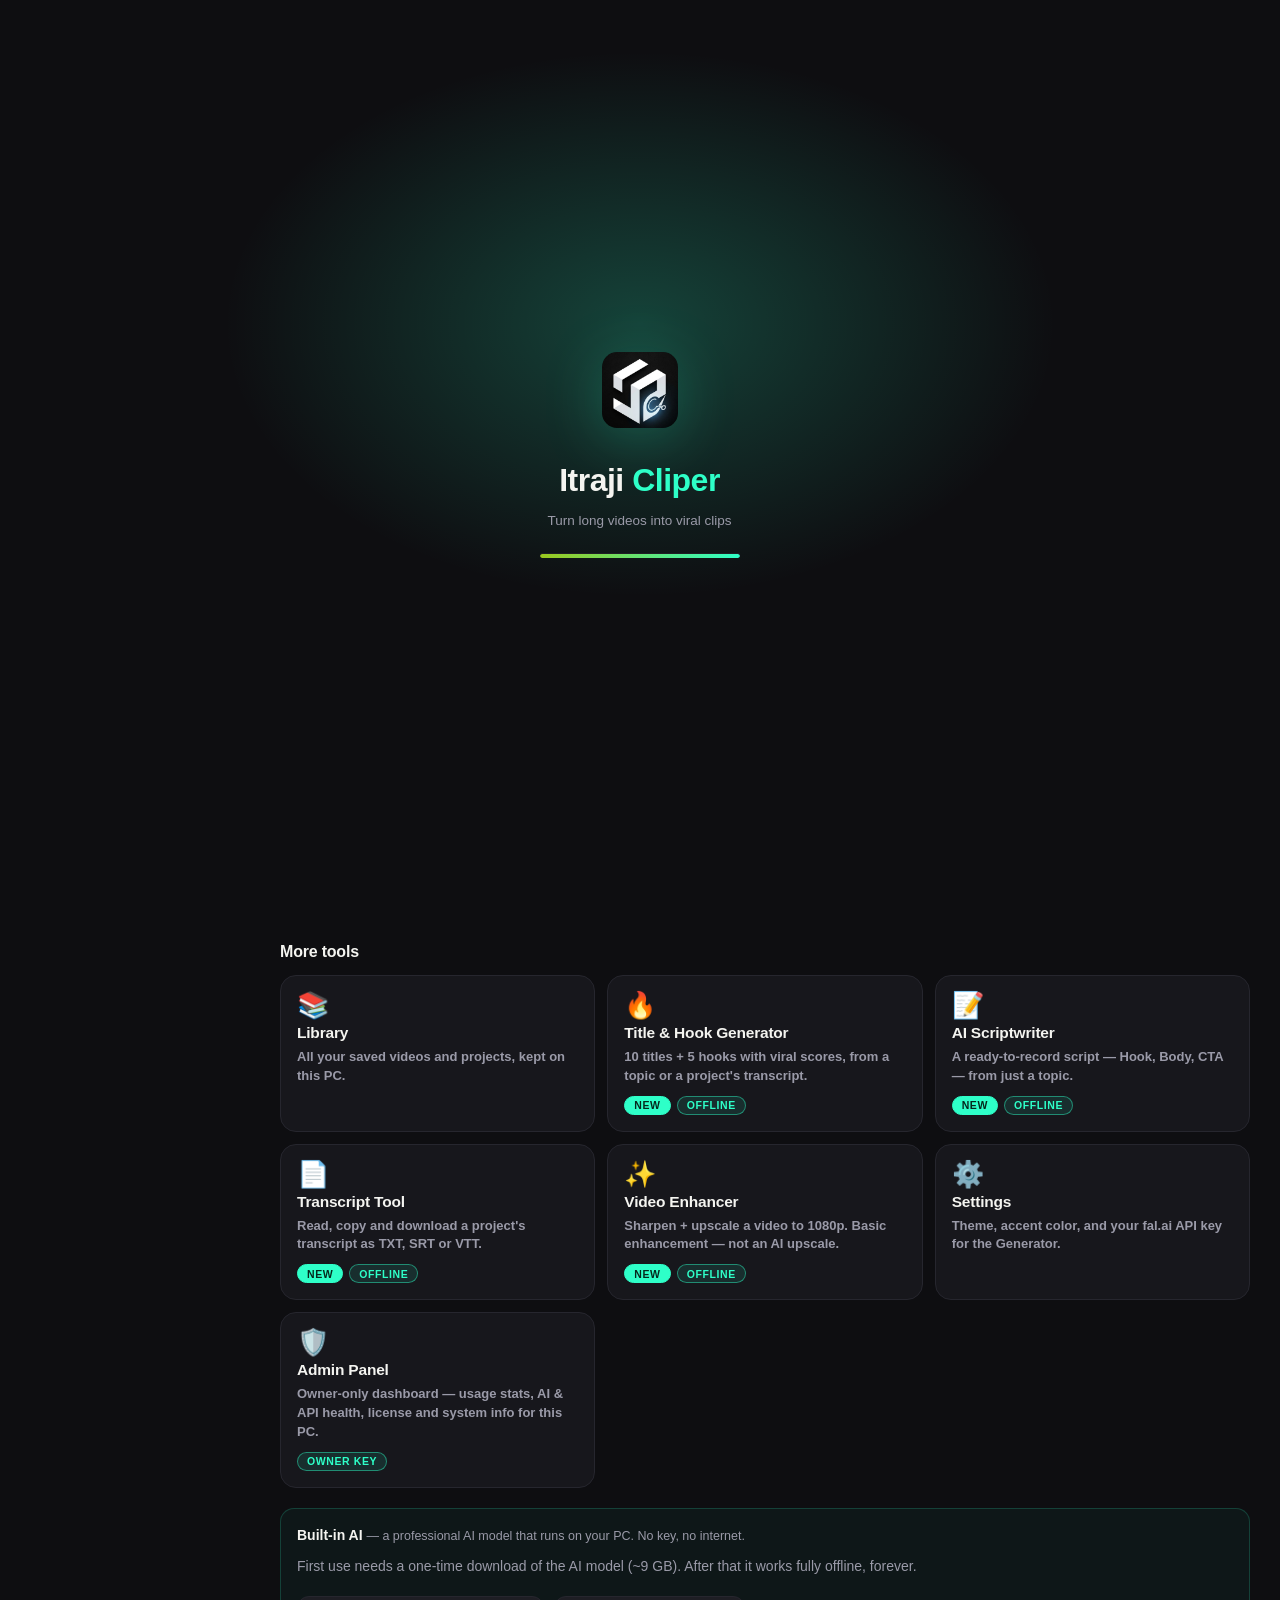
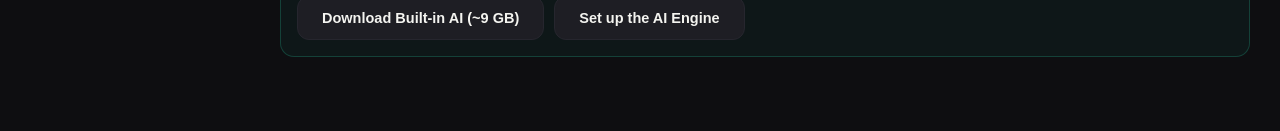
==== commit ba12c6c9: "Add light AI brain (Qwen2.5-3B) with auto selection for small PCs" ====
--- a/ui/index.html
+++ b/ui/index.html
@@ -136,6 +136,12 @@
         <span class="tool-emoji">📤</span>
         <span class="tool-name">Publishing</span>
         <span class="tool-desc">Post finished clips straight to your social pages — pick destinations, approve, schedule and track every upload in one queue.</span>
+        <span class="badge-row"><span class="badge badge-new">New</span></span>
+      </button>
+      <button type="button" class="tool-card" data-tool="automation" data-name="automation os facebook automation dashboard send clip">
+        <span class="tool-emoji">🤖</span>
+        <span class="tool-name">Automation OS</span>
+        <span class="tool-desc">Send finished clips to your Facebook Automation OS — it distributes them to your Pages. Opens the Automation Dashboard.</span>
         <span class="badge-row"><span class="badge badge-new">New</span></span>
       </button>
     </div>
@@ -269,6 +275,10 @@
       <input id="srtPathInput" type="text" placeholder="…or use an SRT file as the transcript (paste .srt path)" spellcheck="false">
       <button id="srtBtn" class="ghost-btn small">Use SRT transcript</button>
     </div>
+    <div class="row" style="margin-top:10px">
+      <span class="hint">📺 Following channels for source videos?</span>
+      <button id="openChannelsBtn" class="ghost-btn small" type="button">Open Channel Monitor</button>
+    </div>
   </section>
 
   <!-- ============ LIVE ANALYSIS (during-processing view) ============ -->
@@ -383,20 +393,34 @@
     </div>
 
     <div class="field">
-      <label class="field-label">Resolution <span class="hint">— 1080p is sharpest, 720p renders faster</span></label>
+      <label class="field-label">Resolution <span class="hint">— 1080p is sharpest, 720p renders faster. 1440p / 4K are for 16:9 and 1:1 exports; picking one above your source upscales it (labelled on the clip).</span></label>
       <div class="quality-picker" id="qualityPicker">
         <button type="button" class="quality-card" data-value="720p"><span class="quality-name">720p</span><span class="quality-sub">HD · faster render</span></button>
         <button type="button" class="quality-card on" data-value="1080p"><span class="quality-name">1080p</span><span class="quality-sub">Full HD · best quality</span></button>
-      </div>
-    </div>
-
-    <div class="field">
-      <label class="field-label">Render quality <span class="hint">— how hard the encoder works; Maximum is sharpest</span></label>
+        <button type="button" class="quality-card q-high" data-value="1440p"><span class="quality-name">1440p</span><span class="quality-sub">QHD · 16:9 / 1:1</span></button>
+        <button type="button" class="quality-card q-high" data-value="2160p"><span class="quality-name">2160p</span><span class="quality-sub">4K · 16:9 / 1:1</span></button>
+      </div>
+    </div>
+
+    <div class="field">
+      <label class="field-label">Render quality <span class="hint">— how hard the encoder works; Quality is sharpest</span></label>
       <div class="quality-picker trio" id="encodePicker">
-        <button type="button" class="quality-card on" data-value="maximum"><span class="quality-name">Maximum</span><span class="quality-sub">Best picture · slower</span></button>
+        <button type="button" class="quality-card on" data-value="maximum"><span class="quality-name">Quality</span><span class="quality-sub">Best picture · slower</span></button>
         <button type="button" class="quality-card" data-value="balanced"><span class="quality-name">Balanced</span><span class="quality-sub">Great picture · normal</span></button>
-        <button type="button" class="quality-card" data-value="fast"><span class="quality-name">Fast</span><span class="quality-sub">Good picture · quickest</span></button>
-      </div>
+        <button type="button" class="quality-card" data-value="fast"><span class="quality-name">Performance</span><span class="quality-sub">Good picture · quickest</span></button>
+      </div>
+    </div>
+
+    <div class="field">
+      <label class="field-label">Export preset <span class="hint">— save this aspect + resolution + render quality + audio polish + caption style as one reusable preset</span></label>
+      <div class="row row-tight">
+        <select id="exportPresetSel" class="select" style="max-width:230px"><option value="">No preset</option></select>
+        <input id="exportPresetName" type="text" placeholder="Preset name…" spellcheck="false" style="max-width:180px">
+        <button id="exportPresetSaveBtn" class="ghost-btn small" type="button">Save current as preset</button>
+        <button id="exportPresetDefaultBtn" class="ghost-btn small" type="button">Set as default</button>
+        <button id="exportPresetDeleteBtn" class="ghost-btn small" type="button">Delete</button>
+      </div>
+      <p class="hint" id="exportPresetMsg"></p>
     </div>
 
     <div class="field">
@@ -531,6 +555,39 @@
       <button id="sortBtn" class="ghost-btn small">Sort: virality ↓</button>
     </div>
     <div id="moments"></div>
+    <div id="timelineWrap" class="hidden" style="margin-top:18px">
+      <div class="field-label">Timeline editor <span class="hint">— the whole video on one strip. Click a moment to select it, drag on the strip to mark a new one, nudge the edges, then Generate as usual.</span></div>
+      <div id="tlTrack" class="tl-track">
+        <canvas id="tlWave" class="tl-wave" width="960" height="46"></canvas>
+        <div id="tlBlocks"></div>
+        <div id="tlDrag" class="tl-drag hidden"></div>
+      </div>
+      <div class="row row-tight" style="margin-top:10px">
+        <span class="stage" id="tlSelLabel">No moment selected</span>
+        <label class="hint">Start <input id="tlStartInput" type="number" step="0.1" min="0" style="width:84px"></label>
+        <label class="hint">End <input id="tlEndInput" type="number" step="0.1" min="0" style="width:84px"></label>
+        <button id="tlApplyBtn" class="ghost-btn small" type="button">Apply</button>
+        <span class="hint">Start</span>
+        <button class="ghost-btn small tl-nudge" type="button" data-t="start" data-d="-5">−5s</button>
+        <button class="ghost-btn small tl-nudge" type="button" data-t="start" data-d="-1">−1s</button>
+        <button class="ghost-btn small tl-nudge" type="button" data-t="start" data-d="1">+1s</button>
+        <button class="ghost-btn small tl-nudge" type="button" data-t="start" data-d="5">+5s</button>
+        <span class="hint">End</span>
+        <button class="ghost-btn small tl-nudge" type="button" data-t="end" data-d="-5">−5s</button>
+        <button class="ghost-btn small tl-nudge" type="button" data-t="end" data-d="-1">−1s</button>
+        <button class="ghost-btn small tl-nudge" type="button" data-t="end" data-d="1">+1s</button>
+        <button class="ghost-btn small tl-nudge" type="button" data-t="end" data-d="5">+5s</button>
+        <button id="tlDeleteBtn" class="ghost-btn small" type="button">Delete moment</button>
+      </div>
+      <div class="row row-tight" style="margin-top:6px">
+        <span class="hint">New moment:</span>
+        <input id="tlAddStart" type="number" step="0.1" min="0" placeholder="Start s" style="width:84px">
+        <input id="tlAddEnd" type="number" step="0.1" min="0" placeholder="End s" style="width:84px">
+        <input id="tlAddTitle" type="text" placeholder="Title (optional)" spellcheck="false" style="max-width:200px">
+        <button id="tlAddBtn" class="ghost-btn small" type="button">Add moment</button>
+        <span class="hint" id="tlMsg"></span>
+      </div>
+    </div>
     <div id="renderRow" class="row hidden">
       <button id="renderSelBtn" class="primary">Generate selected</button>
       <button id="renderAllBtn" class="ghost-btn">Generate all</button>
@@ -653,6 +710,9 @@
       <div class="empty-sub">Import a video and it will live here permanently.</div>
     </div>
     <div id="libraryGrid" class="library-grid"></div>
+    <div class="field-label" style="margin-top:24px">Export history <span class="hint">— every clip you have rendered, newest first</span></div>
+    <div id="exportsEmpty" class="empty-sub">No exports yet — render a clip and it will be listed here.</div>
+    <div id="exportsList"></div>
   </section>
 
   <!-- ============ PUBLISHING ============ -->
@@ -820,6 +880,42 @@
     </div>
   </section>
 
+  <!-- ============ CHANNEL MONITOR ============ -->
+  <section id="channelsView" class="card step-card hidden">
+    <div class="card-kicker">Channel Monitor</div>
+    <div class="row-between">
+      <h2>Channels you follow</h2>
+      <button id="channelsBackBtn" class="ghost-btn">← Back to studio</button>
+    </div>
+    <p class="sub">Watches YouTube channels for new uploads using the official YouTube Data API and your own API key — no scraping. New uploads land here, one click sends them into Clip Maker.</p>
+    <div id="channelsSetup" class="find-box">
+      <div class="field-label">YouTube Data API key <span class="hint">— yours, stored only on this PC and never shown back. Create one free in Google Cloud Console (enable “YouTube Data API v3”).</span></div>
+      <div class="row row-tight" style="margin-top:8px">
+        <input id="channelsKeyInput" type="password" placeholder="Paste your YouTube Data API key" spellcheck="false" autocomplete="off" style="flex:1">
+        <button id="channelsKeySaveBtn" class="ghost-btn" type="button">Save key</button>
+        <button id="channelsKeyClearBtn" class="ghost-btn" type="button">Remove key</button>
+      </div>
+      <p class="hint" id="channelsKeyState">No key saved — the monitor is off until you add one.</p>
+    </div>
+    <div id="channelsMain" class="hidden">
+      <div class="row row-tight" style="margin-top:14px">
+        <input id="channelsUrlInput" type="text" placeholder="Channel URL or @handle, e.g. https://www.youtube.com/@SomeChannel" spellcheck="false" style="flex:1">
+        <button id="channelsAddBtn" class="primary" type="button">Add channel</button>
+      </div>
+      <div class="row row-tight" style="margin-top:10px">
+        <label class="hint" for="channelsIntervalInput">Check every (minutes)</label>
+        <input id="channelsIntervalInput" type="number" min="5" max="1440" step="5" value="60" style="width:90px">
+        <button id="channelsIntervalBtn" class="ghost-btn small" type="button">Save interval</button>
+        <button id="channelsCheckAllBtn" class="ghost-btn small" type="button">Check all now</button>
+        <span class="hint" id="channelsMsg"></span>
+      </div>
+      <div id="channelsList" style="margin-top:14px"></div>
+      <div class="field-label" style="margin-top:20px">New uploads</div>
+      <div id="channelsNewEmpty" class="empty-sub">Nothing new yet — new uploads from your channels will appear here.</div>
+      <div id="channelsNewList"></div>
+    </div>
+  </section>
+
   <!-- ============ CAPTION REMOVER ============ -->
   <section id="removerView" class="card step-card hidden">
     <div class="card-kicker">Caption Remover</div>
@@ -1212,6 +1308,7 @@
       </table>
       <p class="hint" id="aiStorageText" style="margin-top:8px"></p>
       <p class="hint" id="aiHwText"></p>
+      <p class="hint" id="aiBrainText"></p>
       <p class="hint" id="aiUpdateText"></p>
     </div>
 
@@ -1229,6 +1326,12 @@
         <button id="aiUpdateBtn" class="ghost-btn" type="button">Check for AI updates</button>
         <button id="aiDiagBtn" class="ghost-btn" type="button">Run diagnostic</button>
         <button id="aiReinstallBtn" class="ghost-btn" type="button">Reinstall AI</button>
+      </div>
+      <div class="row row-tight" style="margin-top:8px">
+        <span class="hint" style="align-self:center">AI brain:</span>
+        <button id="aiBrainAutoBtn" class="ghost-btn" type="button">Auto</button>
+        <button id="aiBrainFullBtn" class="ghost-btn" type="button">Full 14B</button>
+        <button id="aiBrainLightBtn" class="ghost-btn" type="button">Light 3B</button>
       </div>
       <p class="hint" id="aiActionText" style="margin-top:8px"></p>
     </div>
@@ -1314,6 +1417,14 @@
         </div>
         <div class="field-label" style="margin-top:12px">Recent publishing errors</div>
         <div id="adPubErrors" class="admin-providers"></div>
+      </div>
+    </div>
+
+    <div class="field" style="margin-top:18px">
+      <div class="find-box">
+        <div class="field-label">Super Admin</div>
+        <dl class="admin-dl" id="adSaList"></dl>
+        <p class="hint">Local connection state only — manage the connection itself in Settings → Super Admin.</p>
       </div>
     </div>
 
@@ -1561,6 +1672,11 @@
         <button id="falKeyClearBtn" class="ghost-btn small" type="button">Remove key</button>
       </div>
       <p class="hint" id="falKeyState">No key saved.</p>
+      <div class="row row-tight" style="margin-top:8px">
+        <label class="switch-row" for="falEnabledCheck" style="flex:1"><span class="switch-text">Provider enabled <span class="hint">— when off, the AI Video Generator refuses honestly instead of generating</span></span><span class="switch"><input type="checkbox" id="falEnabledCheck" checked><span class="track"><span class="thumb"></span></span></span></label>
+        <button id="falTestBtn" class="ghost-btn small" type="button">Test connection</button>
+      </div>
+      <p class="hint" id="falTestState"></p>
     </div>
     <div class="field">
       <label class="field-label">Built-in AI <span class="hint">— a professional AI model that runs on your PC. No key, no internet.</span></label>
@@ -1604,6 +1720,62 @@
         <button id="oldCopiesDeleteBtn" class="primary" type="button">Delete selected</button>
         <span class="hint" id="oldCopiesResult"></span>
       </div>
+    </div>
+    <div class="field">
+      <label class="field-label">Super Admin <span class="hint">— optional, off by default</span></label>
+      <p class="sub" style="margin:6px 0 0">Connect this PC to your Itraji Super Admin server so the server can manage this install's license and see how the app is used. <strong>What is collected, only while connected:</strong> usage and processing activity — when the app starts, videos imported, clipping and enhancement runs (with counts and durations), exports, downloads, publishing outcomes, and error types. <strong>Never collected:</strong> your videos, transcripts, captions, file contents or file names. Your license key is sent once, to the server address you enter below, to activate this device. Disconnect any time — disconnecting wipes the device credential from this PC and stops all reporting.</p>
+      <label class="field-label" for="saServerUrl" style="margin-top:10px">Server URL</label>
+      <div class="row row-tight">
+        <input id="saServerUrl" type="text" placeholder="https://admin.your-domain.com" spellcheck="false" autocomplete="off" style="flex:1">
+      </div>
+      <label class="field-label" for="saLicenseKey" style="margin-top:8px">Server license key <span class="hint">— only if it differs from the key this PC is already activated with</span></label>
+      <div class="row row-tight">
+        <input id="saLicenseKey" type="password" placeholder="Leave empty to use your active key" spellcheck="false" autocomplete="off" style="flex:1">
+      </div>
+      <div class="row row-tight" style="margin-top:10px">
+        <button id="saConnectBtn" class="ghost-btn" type="button">Connect…</button>
+        <button id="saVerifyBtn" class="ghost-btn hidden" type="button">Check license status now</button>
+        <button id="saDisconnectBtn" class="ghost-btn hidden" type="button">Disconnect</button>
+      </div>
+      <div id="saPinBox" class="find-box hidden" style="margin-top:10px">
+        <div class="field-label">Confirm this is your server</div>
+        <p class="sub" style="margin:6px 0 0">The server <span id="saPinServer"></span> reports this license-key fingerprint. Cliper will trust license keys signed by this key only. Connect only if this matches the fingerprint your Super Admin shows you:</p>
+        <p id="saPinFingerprint" style="font-family:monospace;font-size:11px;word-break:break-all;margin:8px 0"></p>
+        <div class="row row-tight">
+          <button id="saConfirmBtn" class="primary" type="button">Trust this server &amp; connect</button>
+          <button id="saCancelPinBtn" class="ghost-btn" type="button">Cancel</button>
+        </div>
+      </div>
+      <p class="hint" id="saState">Not connected.</p>
+    </div>
+    <div class="field">
+      <label class="field-label">Automation OS <span class="hint">— send finished clips to your Facebook Automation OS (same PC)</span></label>
+      <p class="sub" style="margin:6px 0 0">Clips sent from the Library go to the Automation OS webhook, which distributes them to your Pages. The shared secret is the platform's CLIPPER_WEBHOOK_SECRET — the same value as the Publishing webhook secret; leave it empty here to reuse that one. Live status reads back over the same shared secret, so no API token is needed (the token field below is unused and kept only for a future feature).</p>
+      <label class="field-label" for="fbosPlatformUrl" style="margin-top:10px">Platform URL</label>
+      <div class="row row-tight">
+        <input id="fbosPlatformUrl" type="text" placeholder="http://127.0.0.1:4000" spellcheck="false" autocomplete="off" style="flex:1">
+      </div>
+      <label class="field-label" for="fbosDashboardUrl" style="margin-top:8px">Dashboard URL</label>
+      <div class="row row-tight">
+        <input id="fbosDashboardUrl" type="text" placeholder="http://127.0.0.1:3000" spellcheck="false" autocomplete="off" style="flex:1">
+      </div>
+      <label class="field-label" for="fbosOrgId" style="margin-top:8px">Organization ID</label>
+      <div class="row row-tight">
+        <input id="fbosOrgId" type="text" placeholder="Platform organization id" spellcheck="false" autocomplete="off" style="flex:1">
+      </div>
+      <label class="field-label" for="fbosSecret" style="margin-top:8px">Shared secret <span class="hint" id="fbosSecretState"></span></label>
+      <div class="row row-tight">
+        <input id="fbosSecret" type="password" placeholder="Leave empty to keep the saved secret" spellcheck="false" autocomplete="off" style="flex:1">
+      </div>
+      <label class="field-label" for="fbosApiToken" style="margin-top:8px">API token <span class="hint" id="fbosTokenState"></span></label>
+      <div class="row row-tight">
+        <input id="fbosApiToken" type="password" placeholder="Not needed — live status uses the shared secret" spellcheck="false" autocomplete="off" style="flex:1">
+      </div>
+      <div class="row row-tight" style="margin-top:10px">
+        <button id="fbosSaveBtn" class="ghost-btn" type="button">Save Automation OS settings</button>
+        <button id="fbosDashboardBtn" class="ghost-btn" type="button">Open Automation Dashboard</button>
+      </div>
+      <p class="hint" id="fbosState"></p>
     </div>
     <div class="field">
       <label class="field-label">Admin Panel</label>
@@ -1665,6 +1837,26 @@
   </div>
 </div>
 
+<!-- keyboard shortcuts overlay (open with ?) -->
+<div id="shortcutsOverlay" class="modal hidden">
+  <div class="modal-box">
+    <h2>Keyboard shortcuts</h2>
+    <div class="sub" style="text-align:left;line-height:2">
+      <div><b>Space</b> or <b>K</b> — play / pause the open preview</div>
+      <div><b>Ctrl + Enter</b> — generate the selected moments (Clip Maker)</div>
+      <div><b>[</b> / <b>]</b> — nudge the selected timeline moment's start by 1s (with <b>Shift</b>: its end)</div>
+      <div><b>?</b> — this list</div>
+    </div>
+    <p class="hint">Shortcuts stay out of the way while you are typing in a field.</p>
+    <div class="row">
+      <button id="shortcutsCloseBtn" class="ghost-btn" type="button">Close</button>
+    </div>
+  </div>
+</div>
+
+<!-- drag-and-drop import veil -->
+<div id="dropOverlay" class="drop-overlay hidden"><div class="drop-inner">Drop a video file or a video link to import it into Clip Maker</div></div>
+
 <div id="toasts"></div>
 
 <script src="app.js"></script>
--- a/ui/style.css
+++ b/ui/style.css
@@ -1240,3 +1240,51 @@
 .pub-job-main { flex: 1; min-width: 0; display: grid; gap: 3px; }
 .pub-tab.on { background: var(--accent); color: #05281C; border-color: var(--accent); }
 .pub-presets { display: grid; gap: 6px; margin-top: 8px; }
+
+/* ---- Phase 2: timeline editor ---- */
+.tl-track { position: relative; height: 46px; border: 1px solid var(--border);
+  border-radius: 10px; background: rgba(255,255,255,0.02); overflow: hidden;
+  touch-action: none; cursor: crosshair; }
+.tl-wave { position: absolute; inset: 0; width: 100%; height: 100%; }
+.tl-block { position: absolute; top: 4px; bottom: 4px; min-width: 6px;
+  border: 1px solid var(--accent-dark); background: var(--accent-dim);
+  border-radius: 6px; cursor: pointer; padding: 0; }
+.tl-block:hover { background: var(--accent-glow); }
+.tl-block.sel { background: var(--accent); border-color: var(--accent); }
+.tl-block.manual { border-style: dashed; }
+.tl-drag { position: absolute; top: 0; bottom: 0;
+  background: rgba(255,255,255,0.18); border-left: 1px solid #fff;
+  border-right: 1px solid #fff; pointer-events: none; }
+
+/* ---- Phase 2: export history ---- */
+.export-row { display: flex; gap: 12px; align-items: center; padding: 10px;
+  border: 1px solid var(--border); border-radius: 12px; margin-top: 8px;
+  background: var(--card2, rgba(255,255,255,0.02)); }
+.export-main { flex: 1; min-width: 0; }
+.export-title { font-weight: 600; }
+.export-meta { color: var(--muted); font-size: 12.5px; margin-top: 2px; }
+.enc-badge { font-size: 11px; font-weight: 700; padding: 1px 7px;
+  border-radius: 999px; vertical-align: 2px; }
+.enc-badge.gpu { background: #123f2a; color: #4ade80; }
+.enc-badge.cpu { background: #3a2f10; color: #fbbf24; }
+
+/* ---- Phase 2: channel monitor ---- */
+.chan-row, .chan-new { display: flex; gap: 12px; align-items: flex-start;
+  padding: 10px; border: 1px solid var(--border); border-radius: 12px;
+  margin-top: 8px; background: var(--card2, rgba(255,255,255,0.02)); }
+.chan-main { flex: 1; min-width: 0; }
+.chan-title { font-weight: 600; }
+.chan-meta { color: var(--muted); font-size: 12.5px; margin-top: 2px; }
+.chan-err { color: #f87171; font-size: 12.5px; margin-top: 4px; }
+.chan-prefs { margin-top: 8px; flex-wrap: wrap; }
+.chan-thumb { width: 120px; height: 68px; object-fit: cover; border-radius: 8px; }
+
+/* ---- Phase 2: misc ---- */
+.quality-card.disabled { opacity: 0.38; cursor: not-allowed; }
+.drop-overlay { position: fixed; inset: 0; z-index: 200;
+  background: rgba(6,10,8,0.82); display: flex; align-items: center;
+  justify-content: center; pointer-events: none; }
+.drop-overlay.hidden { display: none; }
+.drop-inner { border: 2px dashed var(--accent); border-radius: 18px;
+  padding: 42px 54px; font-size: 20px; font-weight: 700; color: var(--accent);
+  background: rgba(0,0,0,0.35); text-align: center; max-width: 80vw; }
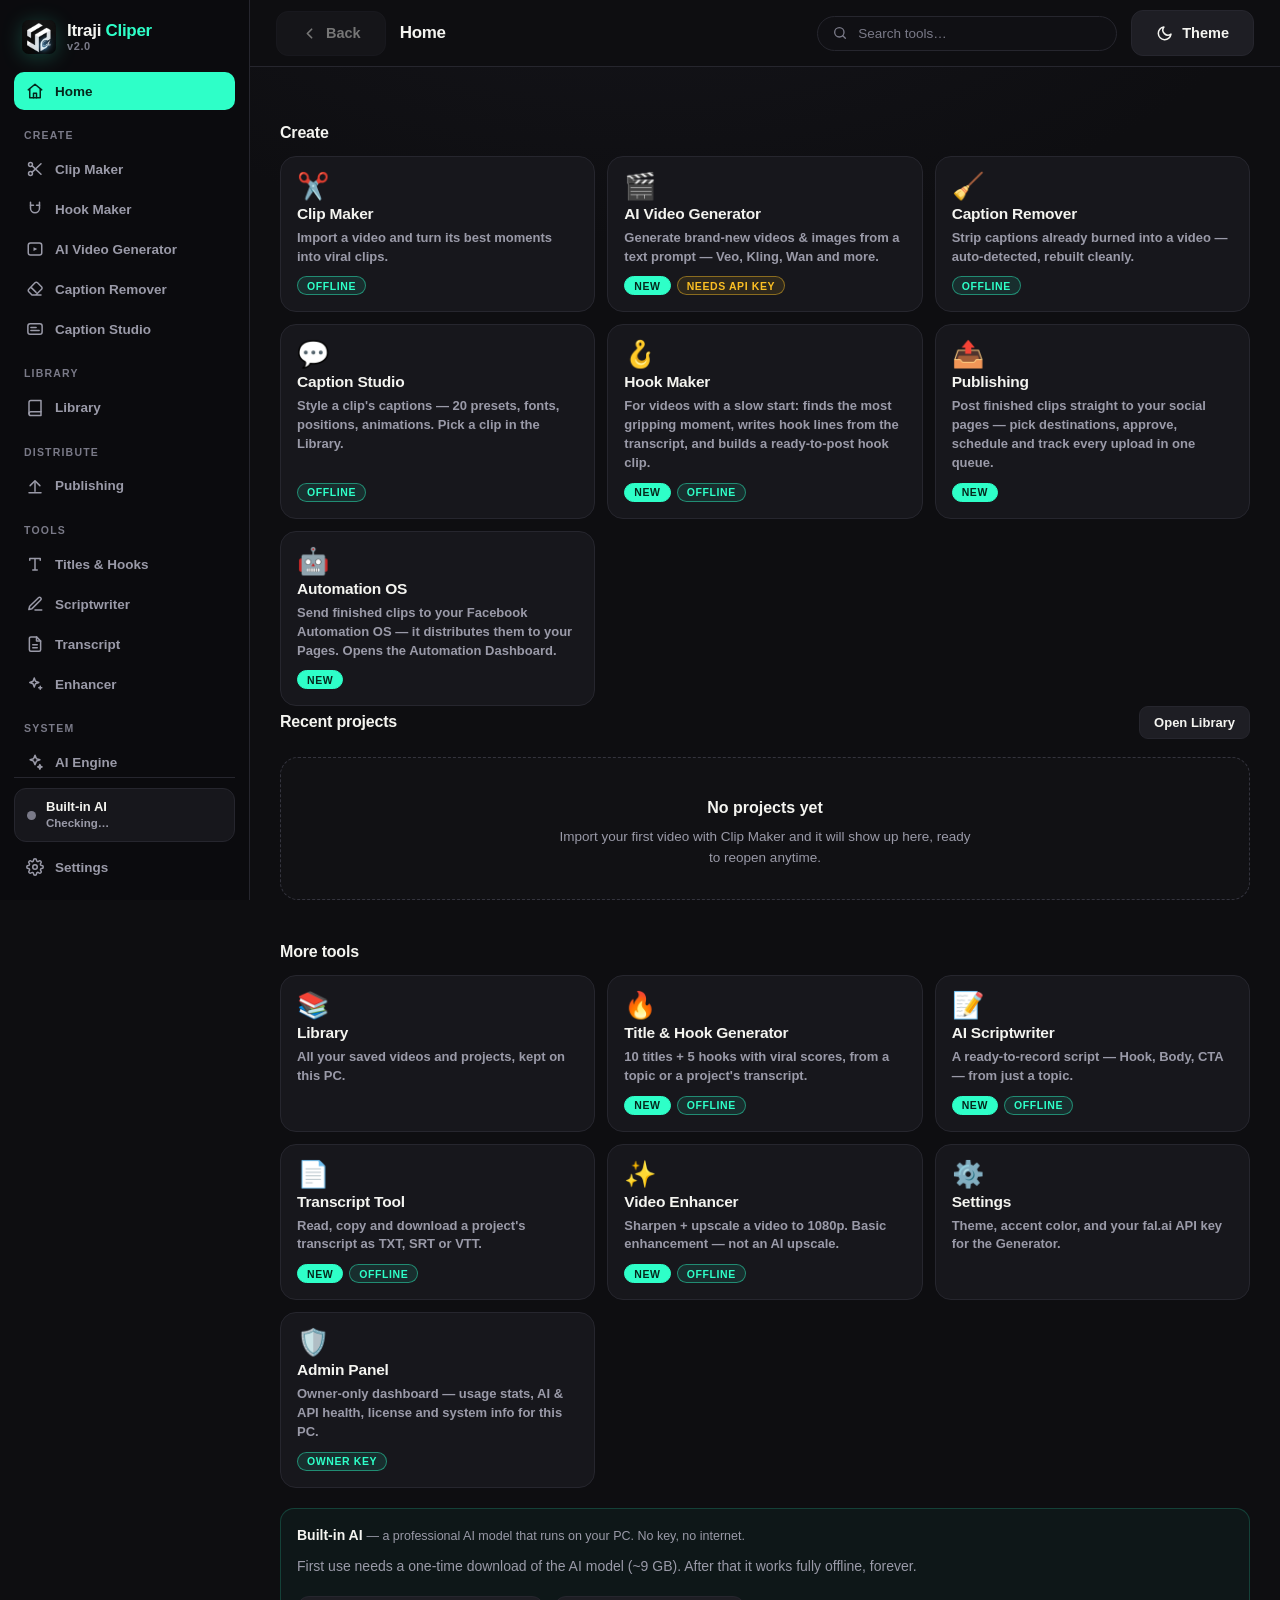
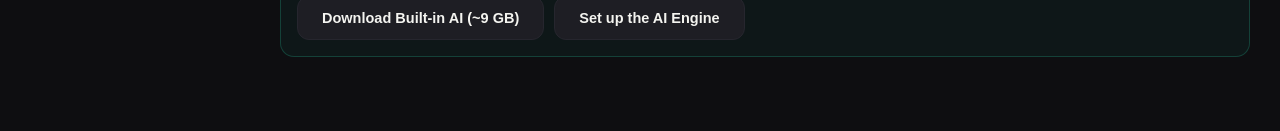
==== commit 1a6ae115: "QA sweep pack 2: cublas GPU->CPU transcription fallback (missing CUDA DLL no longer kills imports), " ====
--- a/ui/index.html
+++ b/ui/index.html
@@ -235,6 +235,10 @@
         <span class="switch"><input type="checkbox" id="cookiesCheck"><span class="track"><span class="thumb"></span></span></span>
       </label>
       <select id="langSelect" class="select" title="Transcription language"></select>
+      <select id="dlQualitySel" class="select" title="Download quality: Fast (1080p) downloads roughly 3-4x smaller and starts much sooner; clips still render at full 1080x1920. Max pulls up to 2160p for the sharpest crops.">
+        <option value="max">Download: Max quality</option>
+        <option value="fast">Download: Fast (1080p)</option>
+      </select>
     </div>
 
     <div class="batch-box">
@@ -289,19 +293,8 @@
     </div>
     <div class="live-grid">
       <div class="live-main">
-        <div class="live-frame" id="liveFrame">
-          <img id="liveThumb" class="hidden" alt="video thumbnail">
-          <div id="liveThumbFallback" class="live-thumb-fallback">
-            <svg viewBox="0 0 24 24" width="34" height="34" fill="none" stroke="currentColor" stroke-width="2" aria-hidden="true"><rect x="2" y="4" width="20" height="16" rx="3"/><path d="M10 9l5 3-5 3z" fill="currentColor" stroke="none"/></svg>
-          </div>
-          <div class="live-grid-overlay"></div>
-          <div class="live-scanline" id="liveScanline"></div>
-          <span class="live-corner tl"></span><span class="live-corner tr"></span>
-          <span class="live-corner bl"></span><span class="live-corner br"></span>
-          <span id="livePhaseChip" class="live-chip left">SCANNING CONTENT</span>
-          <span id="liveStateChip" class="live-chip right">PROCESSING</span>
-        </div>
         <div class="live-readouts">
+          <div class="live-line" id="livePhaseLine">&gt; PHASE: —</div>
           <div class="live-line" id="liveLine1">&gt; AUDIO_TRANSCRIPT: —</div>
           <div class="live-line" id="liveLine2">&gt; ANALYSIS: —</div>
           <div class="live-eq" id="liveEq" aria-hidden="true">
@@ -500,8 +493,17 @@
       <label class="switch-row" for="fillerCheck"><span class="switch-text">Remove filler words <span class="hint">— um, uh, like, you know…</span></span><span class="switch"><input type="checkbox" id="fillerCheck"><span class="track"><span class="thumb"></span></span></span></label>
       <label class="switch-row" for="censorCheck"><span class="switch-text">Auto-censor <span class="hint">— beep over profanity</span></span><span class="switch"><input type="checkbox" id="censorCheck"><span class="track"><span class="thumb"></span></span></span></label>
       <label class="switch-row" for="faceTrackCheck"><span class="switch-text">Face-tracked reframe <span class="hint">— follows the speaker (slower)</span></span><span class="switch"><input type="checkbox" id="faceTrackCheck"><span class="track"><span class="thumb"></span></span></span></label>
+      <div class="row row-tight">
+        <label class="field-label" for="reframeSel">Reframe style (9:16)</label>
+        <select id="reframeSel" class="mini-select">
+          <option value="auto">Auto — track faces, backdrop if none</option>
+          <option value="track">Face track — calm, damped follow</option>
+          <option value="backdrop">Blurred backdrop — keep full picture</option>
+          <option value="crop">Centre crop</option>
+        </select>
+      </div>
       <label class="switch-row" for="speakerColorsCheck"><span class="switch-text">Speaker color captions <span class="hint">— Speaker 1/2 get different caption colors (heuristic split)</span></span><span class="switch"><input type="checkbox" id="speakerColorsCheck"><span class="track"><span class="thumb"></span></span></span></label>
-      <label class="switch-row" for="hookOverlayCheck"><span class="switch-text">Hook text overlay <span class="hint">— punchiest line over the first ~2.5s</span></span><span class="switch"><input type="checkbox" id="hookOverlayCheck"><span class="track"><span class="thumb"></span></span></span></label>
+      <label class="switch-row" for="hookOverlayCheck"><span class="switch-text">Hook text overlay <span class="hint">— punchiest line as a big title over the first ~3s</span></span><span class="switch"><input type="checkbox" id="hookOverlayCheck"><span class="track"><span class="thumb"></span></span></span></label>
       <label class="switch-row" for="ctaOverlayCheck"><span class="switch-text">CTA overlay <span class="hint">— call-to-action in the last 2 seconds</span></span><span class="switch"><input type="checkbox" id="ctaOverlayCheck"><span class="track"><span class="thumb"></span></span></span></label>
       <label class="switch-row" for="punchZoomCheck"><span class="switch-text">Punch-in zoom <span class="hint">— subtle zoom on the hook + slow drift</span></span><span class="switch"><input type="checkbox" id="punchZoomCheck"><span class="track"><span class="thumb"></span></span></span></label>
       <label class="switch-row" for="zoomBeatsCheck"><span class="switch-text">Emphasis zoom <span class="hint">— punch in on the strongest spoken beat</span></span><span class="switch"><input type="checkbox" id="zoomBeatsCheck"><span class="track"><span class="thumb"></span></span></span></label>
@@ -1690,12 +1692,13 @@
     </div>
     <div class="field">
       <label class="field-label">Storage <span class="hint">— where the big files live</span></label>
-      <p class="sub" style="margin:6px 0 0">Put the AI model (~9 GB) and new projects on a bigger drive, e.g. D:\ItrajiData. If the model is already downloaded, saving a new location moves it there safely. Existing projects stay where they are and stay in your Library — the location applies to new projects.</p>
+      <p class="sub" style="margin:6px 0 0">Put the AI model (~9 GB) and new projects on a bigger drive, e.g. D:\ItrajiData. If the model is already downloaded, saving a new location moves it there safely. Existing projects stay where they are and stay in your Library — the location applies to new projects. Or press <b>Move everything to this drive</b> to carry the model AND all your existing projects and clips to the new location in one go, emptying the old drive.</p>
       <p class="sub" id="storageState" style="margin:6px 0 0">Checking…</p>
       <div class="bar hidden" id="storageMoveBarWrap" style="margin-top:10px"><div id="storageMoveBar" class="fill"></div></div>
       <div class="row row-tight" style="margin-top:10px">
         <input id="storageDirInput" type="text" placeholder="D:\ItrajiData" spellcheck="false" style="flex:1">
         <button id="storageSaveBtn" class="ghost-btn" type="button">Save location</button>
+        <button id="storageMoveAllBtn" class="ghost-btn" type="button">Move everything to this drive</button>
       </div>
       <span class="hint" id="storageResult"></span>
     </div>
